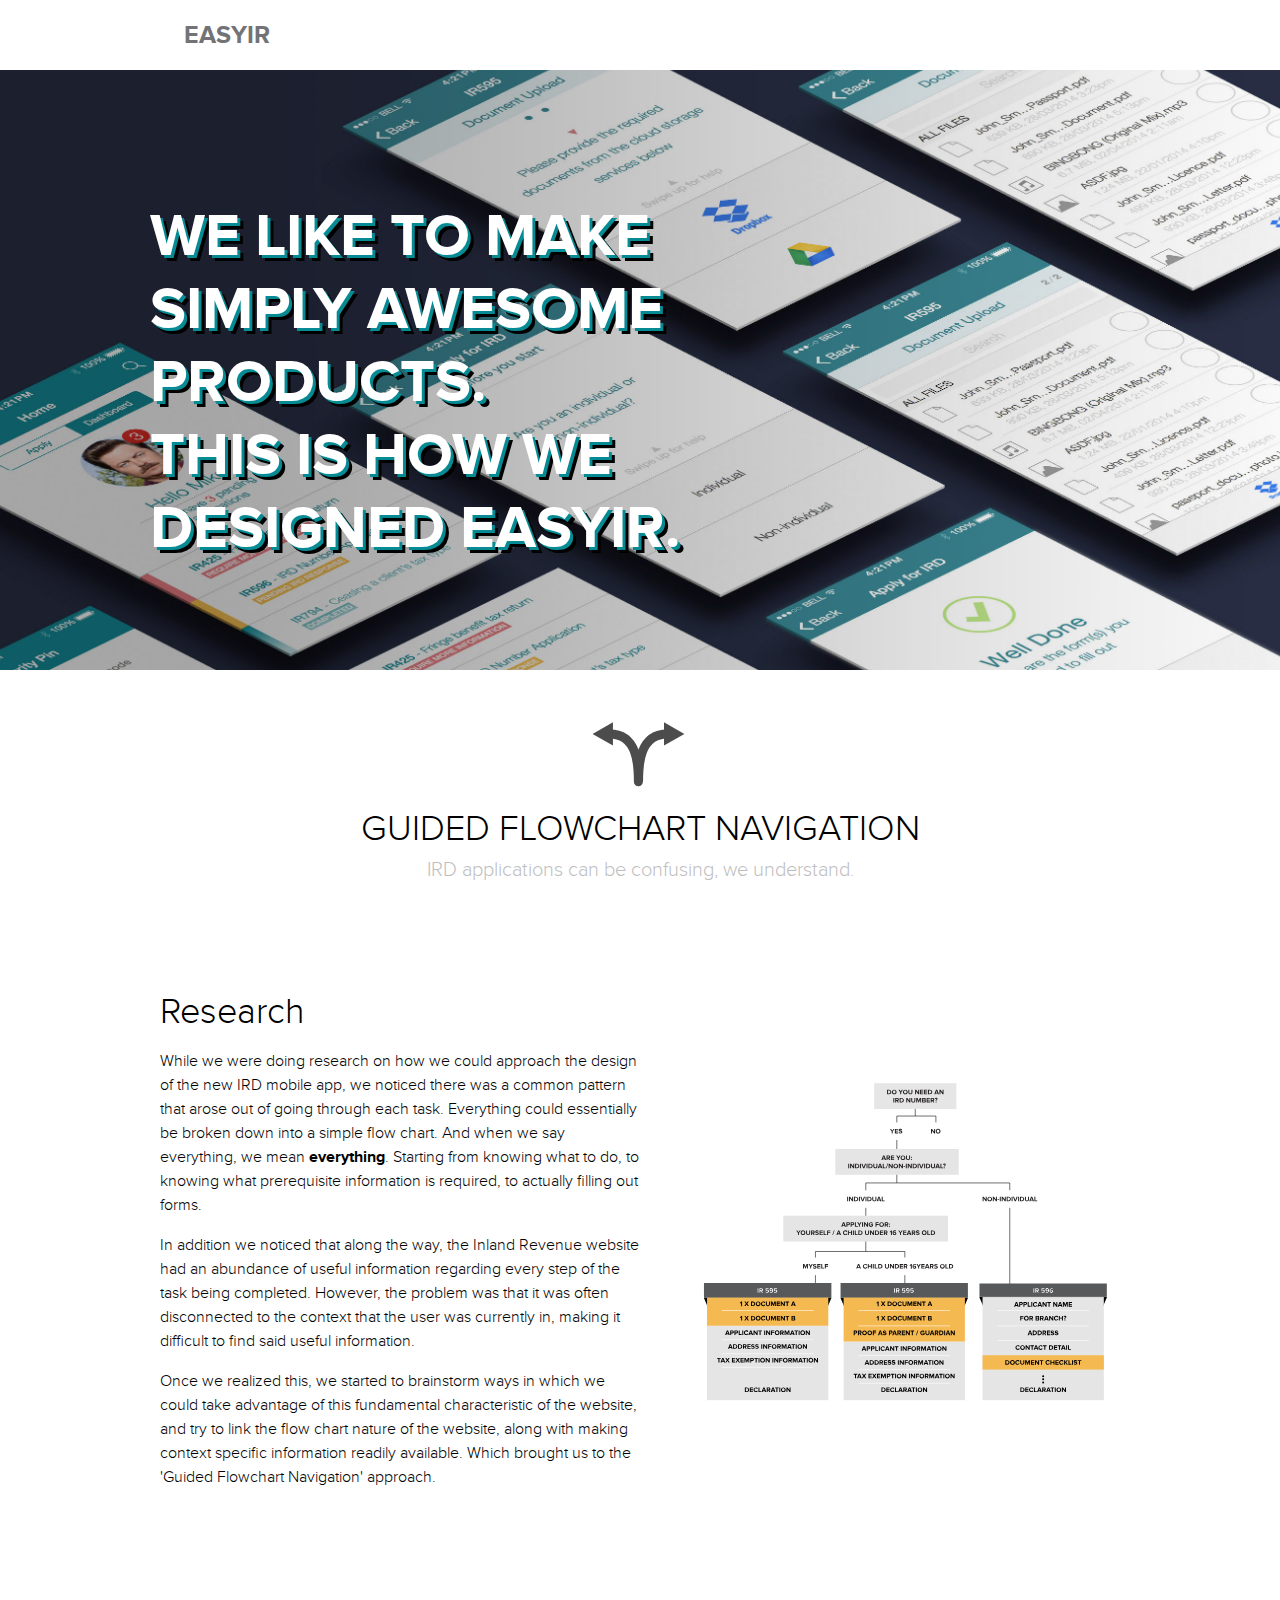
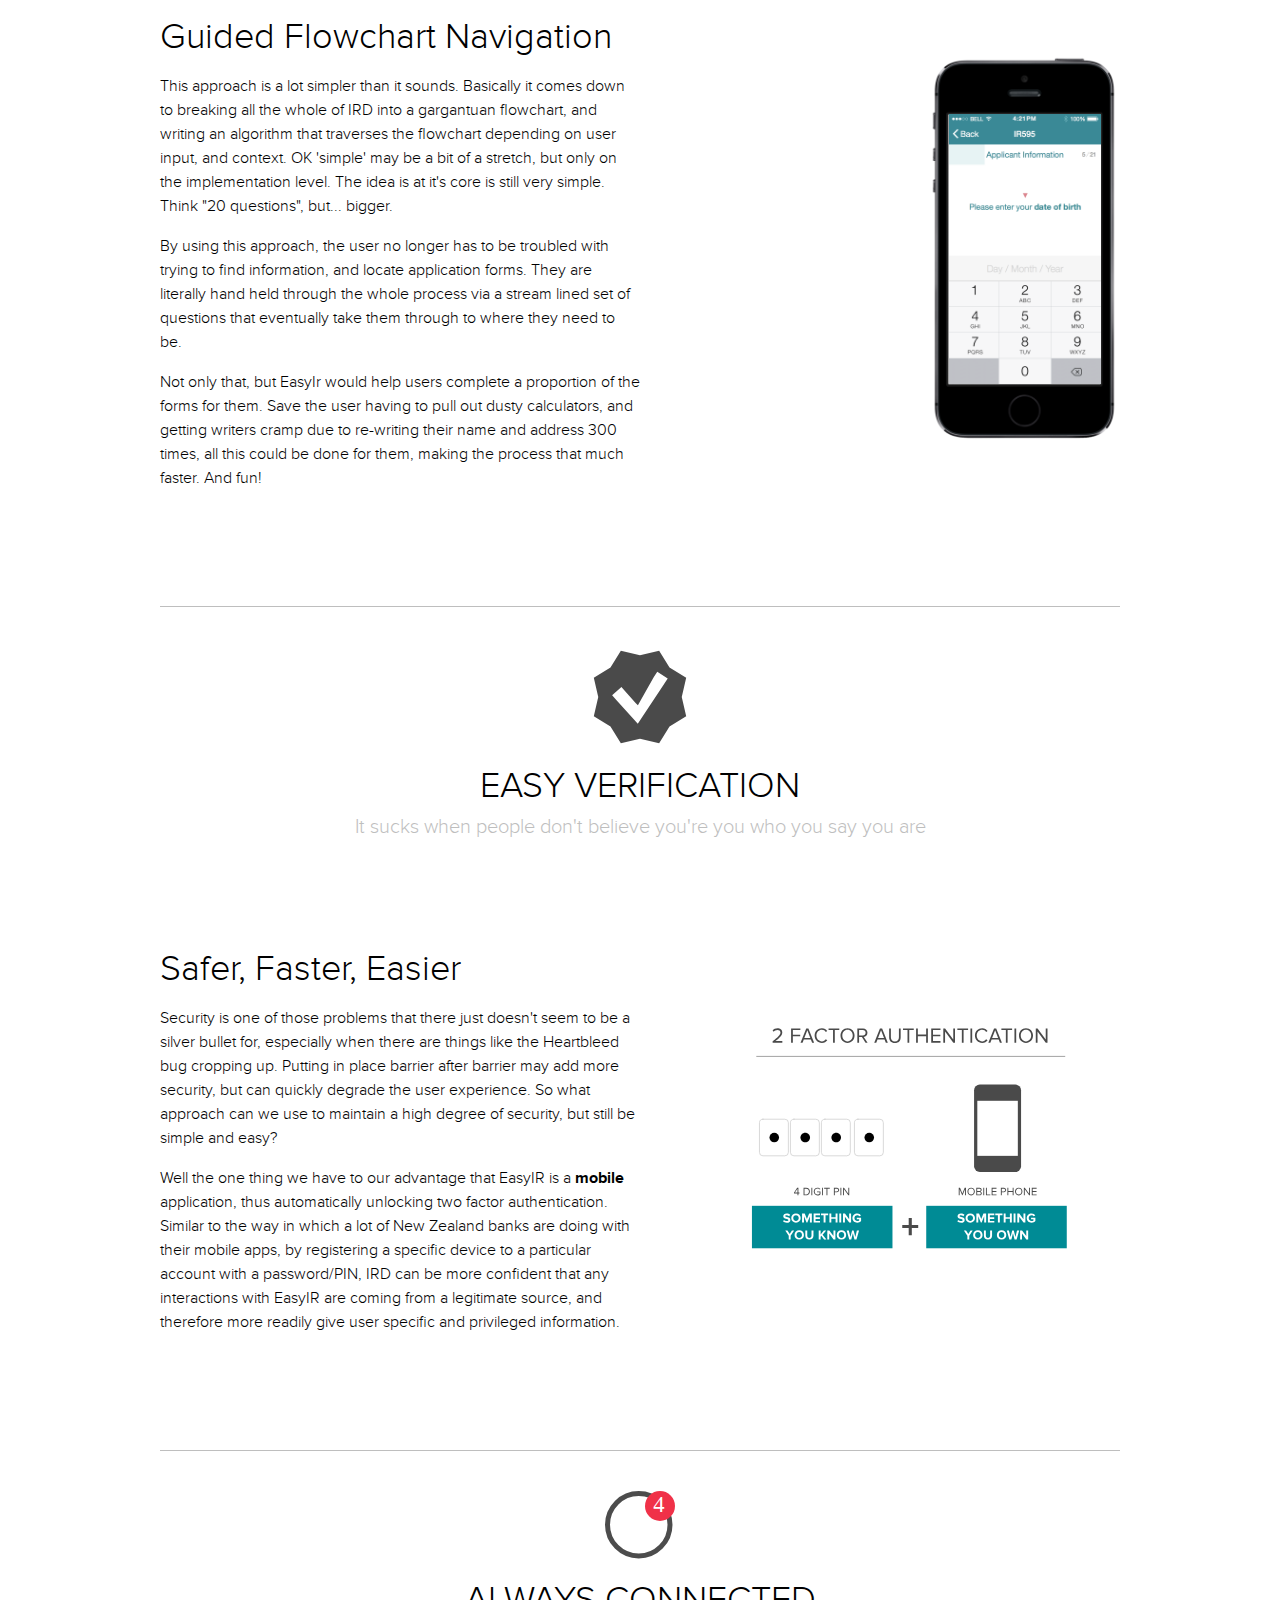
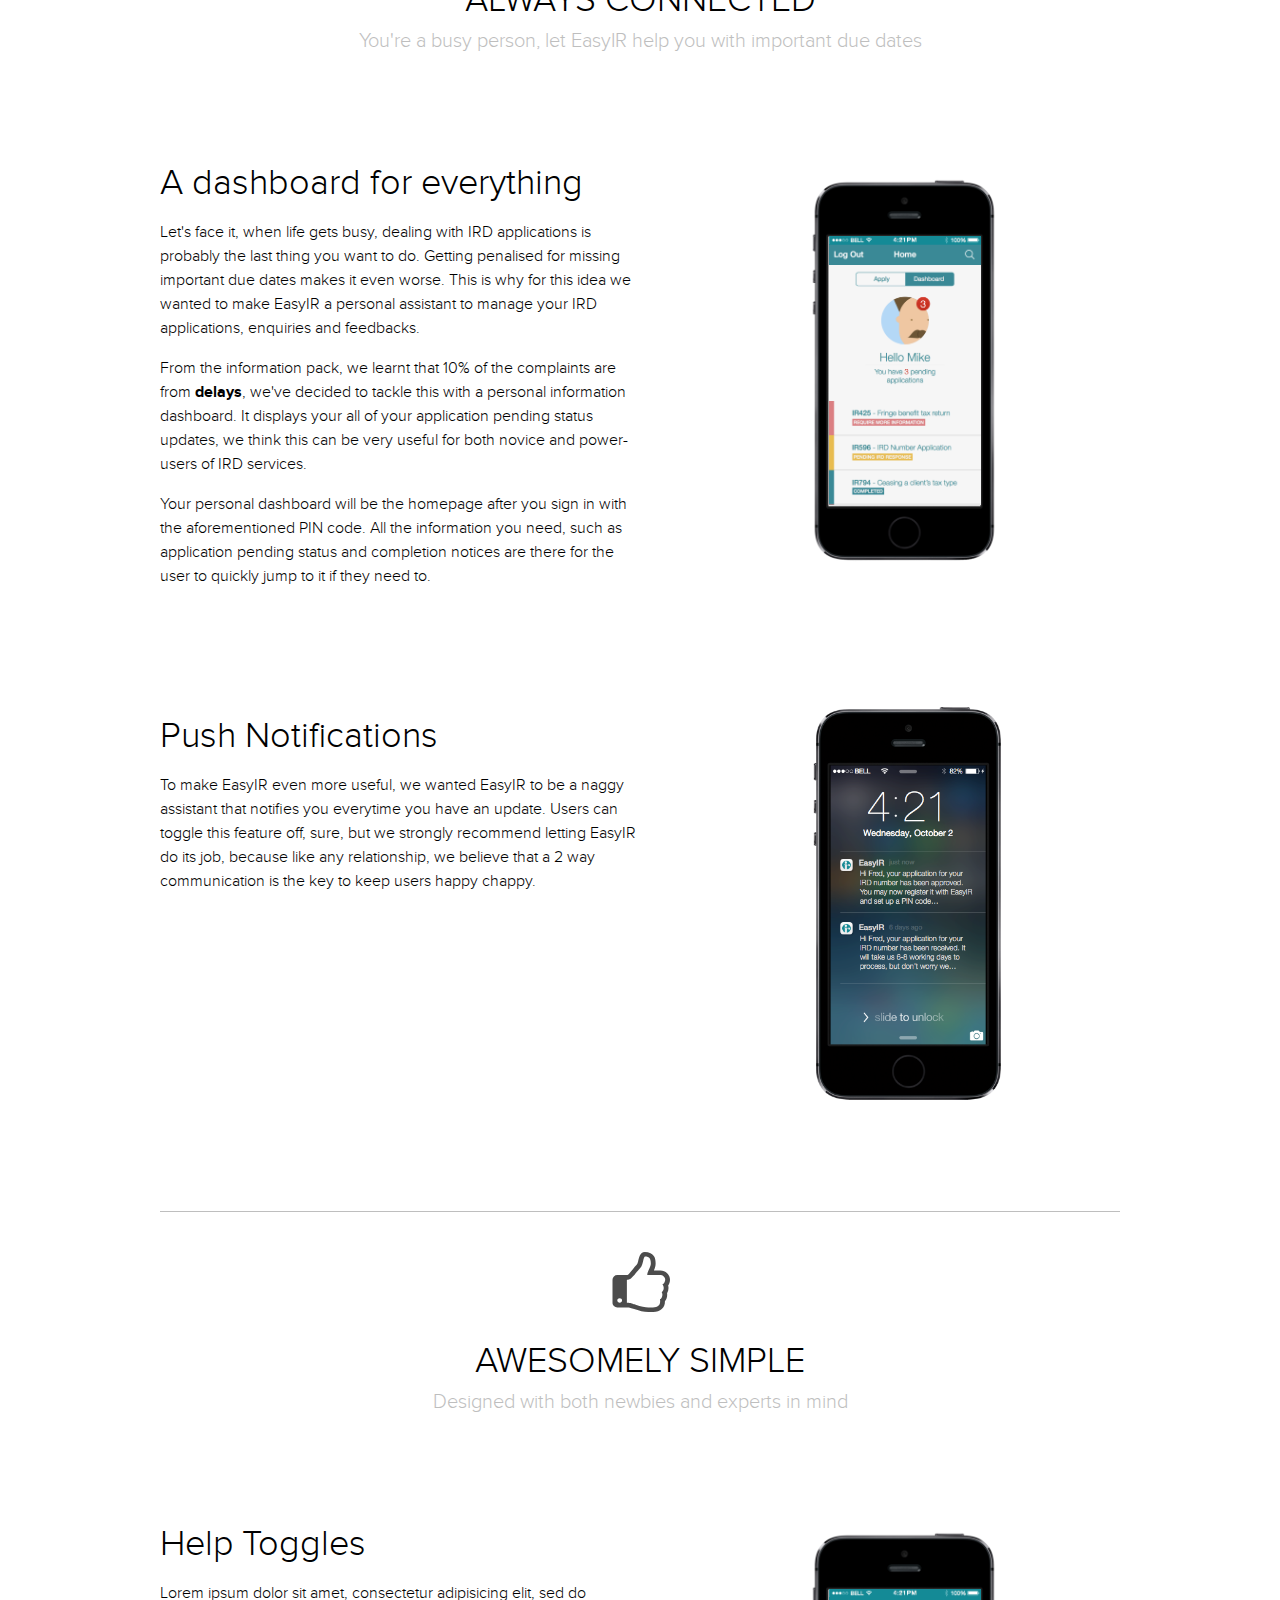
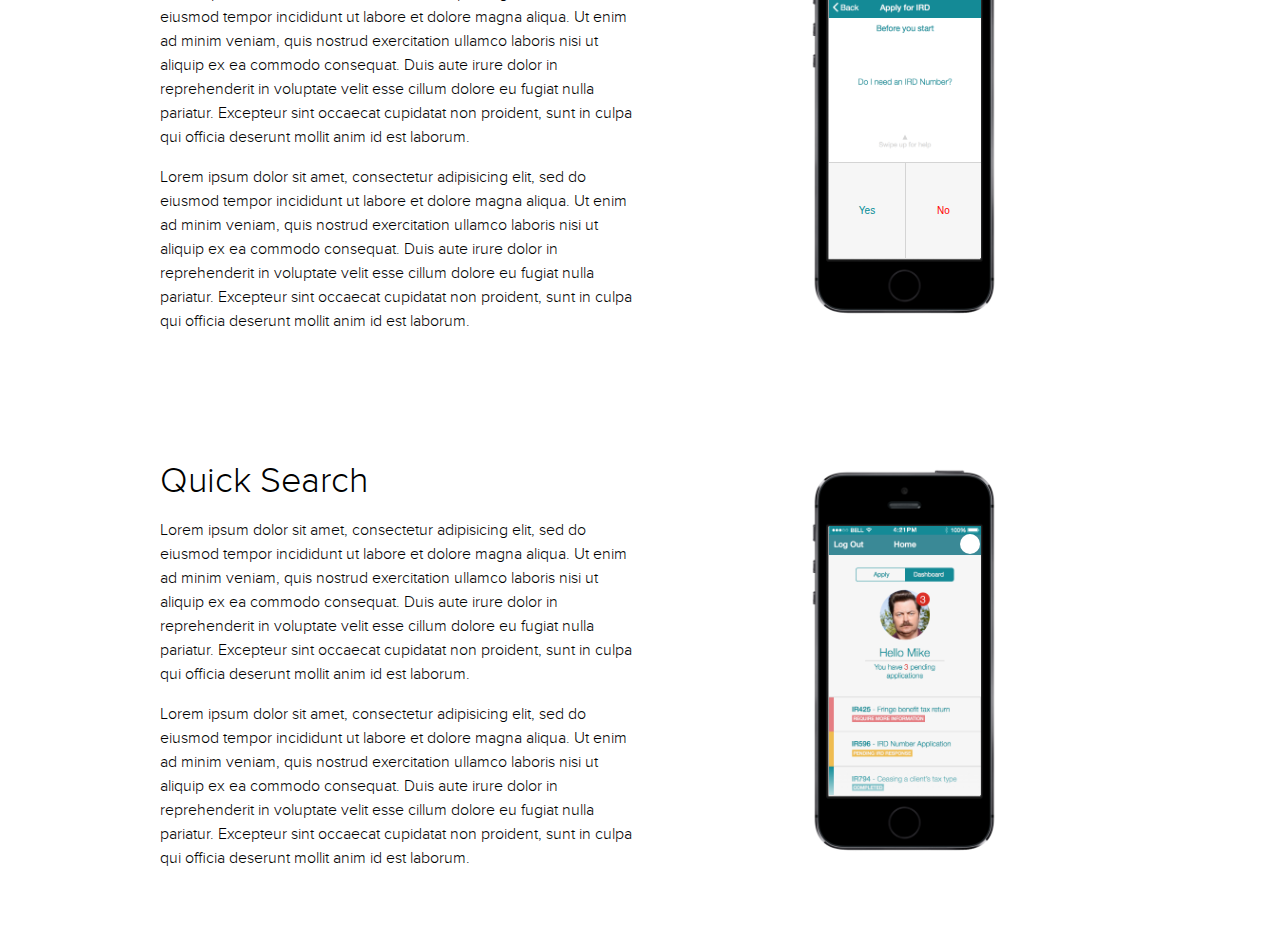
==== secret-sauce.html @ 786dc1a6 "graphics update" ====
<!doctype html>
<html lang="en">

<head>
    <meta charset="UTF-8">

    <title>EasyIR</title>
    <link href="http://fonts.googleapis.com/css?family=Nunito" rel="stylesheet">
    <script src="http://use.edgefonts.net/kreon.js"></script>

    <link href="web/assets/vendor/pure-0.4.2.min.css" rel="stylesheet">
    <link href="web/assets/css/main.css" rel="stylesheet">
</head>

<body>

    <div class="easyir-header-ss">
        <div class="easyir-section--content-header">
            <div class="easyir-story-nav-bar easyir-story-nav-bar-logo">
                <a class="easyir-story-nav easyir-story-nav-logo" data-story="1" href="index.html">
                    <span>
                        EasyIR
                    </span>
                </a>
            </div>
        </div>
    </div>

    <div class="easyir-section easyir-ss-section easyir-ss-banner"></div>

    <!-- =========================== NAVIGATION =========================== -->
    <div class="secret-introduction">
    We like to make simply awesome products. <br> This is how we designed EASYIR.
    </div>

    <div class="easyir-section easyir-ss-section">
        <div class="easyir-section--content easyir-ss-content easyir-center">
            <img  class="easyir-ss-title-image" src="web/assets/images/secret-sauce/icn-navigation.svg">
            <div class="easyir-section--heading easyir-center">
                <h1 class="easyir-section--heading-secondary easyir-ss-heading easyir-index-greeting">
                    Guided Flowchart Navigation
                </h1>
                <h4 class="easyir-section--sub-heading easyir-ss-subheading">
                    IRD applications can be confusing, we understand.
                </h4>
            </div>
        </div>
    </div>

    <div class="easyir-section easyir-ss-section">
        <div class="easyir-section--content easyir-ss-content">
            <div class="easyir-section--table">
                <div class="easyir-section--table-cell easyir-r-center vertical-align-top">
                    <div class="easyir-section--content-column easyir-section--content-column-r--center">
                        <div class="easyir-section--heading">
                            <h1 class="easyir-section--heading-secondary">
                                Research
                            </h1>
                        </div>
                        <div class="easyir-section--body">
                            <p>
                                While we were doing research on how we could approach the design of the new IRD mobile app, we noticed there was a common pattern that arose out of going through each task. Everything could essentially be broken down into a simple flow chart. And when we say everything, we mean <span class="text-bold">everything</span>. Starting from knowing what to do, to knowing what prerequisite information is required, to actually filling out forms.
                            </p>
                            <p>
                                In addition we noticed that along the way, the Inland Revenue website had an abundance of useful information regarding every step of the task being completed. However, the problem was that it was often disconnected to the context that the user was currently in, making it difficult to find said useful information.
                            </p>
                            <p>
                                Once we realized this, we started to brainstorm ways in which we could take advantage of this fundamental characteristic of the website, and try to link the flow chart nature of the website, along with making context specific information readily available. Which brought us to the 'Guided Flowchart Navigation' approach.
                            </p>
                        </div>
                    </div>
                </div>
                <div class="easyir-section--table-cell easyir-r-hide easyir-pll">
                    <img class="easyir-section--image" src="web/assets/images/secret-sauce/flow.svg" />
                </div>
            </div>
        </div>
    </div>

    <div class="easyir-section easyir-ss-section">
        <div class="easyir-section--content easyir-ss-content">
            <div class="easyir-section--table">
                <div class="easyir-section--table-cell easyir-r-center vertical-align-top">
                    <div class="easyir-section--content-column easyir-section--content-column-r--center">
                        <div class="easyir-section--heading">
                            <h1 class="easyir-section--heading-secondary">
                                Guided Flowchart Navigation
                            </h1>
                        </div>
                        <div class="easyir-section--body">
                            <p>
                                This approach is a lot simpler than it sounds. Basically it comes down to breaking all the whole of IRD into a gargantuan flowchart, and writing an algorithm that traverses the flowchart depending on user input, and context. OK 'simple' may be a bit of a stretch, but only on the implementation level. The idea is at it's core is still very simple. Think "20 questions", but... bigger.
                            </p>
                            <p>
                                By using this approach, the user no longer has to be troubled with trying to find information, and locate application forms. They are literally hand held through the whole process via a stream lined set of questions that eventually take them through to where they need to be.
                            </p>
                            <p>
                                Not only that, but EasyIr would help users complete a proportion of the forms for them. Save the user having to pull out dusty calculators, and getting writers cramp due to re-writing their name and address 300 times, all this could be done for them, making the process that much faster. And fun!
                            </p>
                        </div>
                    </div>
                </div>
                <div class="easyir-section--table-cell easyir-r-hide easyir-pll">
                    <div class="easyir-ani easyir-ani-iphone easyir-ss-iphone easyir-ss-iphone-flow">
                        <div class="easyir-ani-overlay easyir-ss-overlay easyir-ss-overlay-visible">
                            <div class="easyir-ss-ani-1 easyir-ss-ani-flow1"></div>
                            <div class="easyir-ss-ani-2 easyir-ss-ani-flow2"></div>
                            <div class="easyir-ss-ani-3 easyir-ss-ani-flow3"></div>
                            <div class="easyir-ss-ani-4 easyir-ss-ani-flow4"></div>
                            <div class="easyir-ss-ani-5 easyir-ss-ani-flow5"></div>
                        </div>
                    </div>
                </div>
            </div>
        </div>
    </div>

    <!-- =========================== VERIFICATION =========================== -->

    <div class="easyir-section easyir-ss-section">
        <div class="easyir-section--content easyir-ss-content easyir-center border-top">
            <img  class="easyir-ss-title-image" src="web/assets/images/secret-sauce/icn-verification.svg">
            <div class="easyir-section--heading easyir-center">
                <h1 class="easyir-section--heading-secondary easyir-ss-heading easyir-index-greeting">
                    Easy Verification
                </h1>
                <h4 class="easyir-section--sub-heading easyir-ss-subheading">
                    It sucks when people don't believe you're you who you say you are
                </h4>
            </div>
        </div>
    </div>


    <div class="easyir-section easyir-ss-section">
        <div class="easyir-section--content easyir-ss-content">
            <div class="easyir-section--table">
                <div class="easyir-section--table-cell easyir-r-center vertical-align-top">
                    <div class="easyir-section--content-column easyir-section--content-column-r--center">
                        <div class="easyir-section--heading">
                            <h1 class="easyir-section--heading-secondary">
                                Safer, Faster, Easier
                            </h1>
                        </div>
                        <div class="easyir-section--body">
                            <p>
                                Security is one of those problems that there just doesn't seem to be a silver bullet for, especially when there are things like the Heartbleed bug cropping up. Putting in place barrier after barrier may add more security, but can quickly degrade the user experience. So what approach can we use to maintain a high degree of security, but still be simple and easy?
                            </p>
                            <p>
                                Well the one thing we have to our advantage that EasyIR is a <span class="text-bold">mobile</span> application, thus automatically unlocking two factor authentication. Similar to the way in which a lot of New Zealand banks are doing with their mobile apps, by registering a specific device to a particular account with a password/PIN, IRD can be more confident that any interactions with EasyIR are coming from a legitimate source, and therefore more readily give user specific and privileged information.
                            </p>
                        </div>
                    </div>
                </div>
                <div class="easyir-section--table-cell easyir-r-hide easyir-pll">
                    <img class="easyir-section--image" src="web/assets/images/secret-sauce/two-factor.svg" />
                </div>
            </div>
        </div>
    </div>

    <!-- =========================== PUSH NOTIFY =========================== -->

    <div class="easyir-section easyir-ss-section">
        <div class="easyir-section--content easyir-ss-content easyir-center border-top">
            <img  class="easyir-ss-title-image" src="web/assets/images/secret-sauce/icn-notification.svg">
            <div class="easyir-section--heading easyir-center">
                <h1 class="easyir-section--heading-secondary easyir-ss-heading easyir-index-greeting">
                    Always Connected
                </h1>
                <h4 class="easyir-section--sub-heading easyir-ss-subheading">
                    You're a busy person, let EasyIR help you with important due dates
                </h4>
            </div>
        </div>
    </div>


    <div class="easyir-section easyir-ss-section">
        <div class="easyir-section--content easyir-ss-content">
            <div class="easyir-section--table">
                <div class="easyir-section--table-cell easyir-r-center vertical-align-top">
                    <div class="easyir-section--content-column easyir-section--content-column-r--center">
                        <div class="easyir-section--heading">
                            <h1 class="easyir-section--heading-secondary">
                                A dashboard for everything
                            </h1>
                        </div>
                        <div class="easyir-section--body">
                            <p>
                                Let's face it, when life gets busy, dealing with IRD applications is probably the last thing you want to do. Getting penalised for missing important due dates makes it even worse. This is why for this idea we wanted to make EasyIR a personal assistant to manage your IRD applications, enquiries and feedbacks.
                            </p>
                            <p>
                                From the information pack, we learnt that 10% of the complaints are from <span class="text-bold">delays</span>, we've decided to tackle this with a personal information dashboard. It displays your all of your application pending status updates, we think this can be very useful for both novice and power-users of IRD services.
                            </p>
                            <p>
                                Your personal dashboard will be the homepage after you sign in with the aforementioned PIN code. All the information you need, such as application pending status and completion notices are there for the user to quickly jump to it if they need to.
                            </p>
                        </div>
                    </div>
                </div>
                <div class="easyir-section--table-cell easyir-r-hide easyir-pll">
                    <div class="easyir-ani easyir-ani-iphone easyir-ss-iphone">
                        <div class="easyir-ani-overlay easyir-ss-overlay">
                            <div class="easyir-ss-ani-8-dashboard"></div>
                            <div class="easyir-ss-ani-8-dashboard-profile"></div>
                            <div class="easyir-ss-ani-7-menu-bar"></div>
                            <div class="easyir-ss-ani-header"></div>
                        </div>
                    </div>
                </div>
            </div>
        </div>
    </div>

    <div class="easyir-section easyir-ss-section">
        <div class="easyir-section--content easyir-ss-content">
            <div class="easyir-section--table">
                <div class="easyir-section--table-cell easyir-r-center vertical-align-top">
                    <div class="easyir-section--content-column easyir-section--content-column-r--center">
                        <div class="easyir-section--heading">
                            <h1 class="easyir-section--heading-secondary">
                                Push Notifications
                            </h1>
                        </div>
                        <div class="easyir-section--body">
                            <p>
                                To make EasyIR even more useful, we wanted EasyIR to be a naggy assistant that notifies you everytime you have an update. Users can toggle this feature off, sure, but we strongly recommend letting EasyIR do its job, because like any relationship, we believe that a 2 way communication is the key to keep users happy chappy.                           
                            </p>
                        </div>
                    </div>
                </div>
                <div class="easyir-section--table-cell easyir-r-hide easyir-pll easyir-center">
                    <img class="easyir-ss-push-notification" src="web/assets/images/secret-sauce/pushnotification.png">
                </div>
            </div>
        </div>
    </div>

    <!-- =========================== AWESOME =========================== -->

    <div class="easyir-section easyir-ss-section">
        <div class="easyir-section--content easyir-ss-content easyir-center border-top">
            <img  class="easyir-ss-title-image" src="web/assets/images/secret-sauce/icn-awesome.svg">
            <div class="easyir-section--heading easyir-center">
                <h1 class="easyir-section--heading-secondary easyir-ss-heading easyir-index-greeting">
                    Awesomely Simple
                </h1>
                <h4 class="easyir-section--sub-heading easyir-ss-subheading">
                    Designed with both newbies and experts in mind
                </h4>
            </div>
        </div>
    </div>

    <div class="easyir-section easyir-ss-section">
        <div class="easyir-section--content easyir-ss-content">
            <div class="easyir-section--table">
                <div class="easyir-section--table-cell easyir-r-center vertical-align-top">
                    <div class="easyir-section--content-column easyir-section--content-column-r--center">
                        <div class="easyir-section--heading">
                            <h1 class="easyir-section--heading-secondary">
                                Help Toggles
                            </h1>
                        </div>
                        <div class="easyir-section--body">
                            <p>Lorem ipsum dolor sit amet, consectetur adipisicing elit, sed do eiusmod tempor incididunt ut labore et dolore magna aliqua. Ut enim ad minim veniam, quis nostrud exercitation ullamco laboris nisi ut aliquip ex ea commodo consequat. Duis aute irure dolor in reprehenderit in voluptate velit esse cillum dolore eu fugiat nulla pariatur. Excepteur sint occaecat cupidatat non proident, sunt in culpa qui officia deserunt mollit anim id est laborum.</p>
                            <p>Lorem ipsum dolor sit amet, consectetur adipisicing elit, sed do eiusmod tempor incididunt ut labore et dolore magna aliqua. Ut enim ad minim veniam, quis nostrud exercitation ullamco laboris nisi ut aliquip ex ea commodo consequat. Duis aute irure dolor in reprehenderit in voluptate velit esse cillum dolore eu fugiat nulla pariatur. Excepteur sint occaecat cupidatat non proident, sunt in culpa qui officia deserunt mollit anim id est laborum.</p>
                        </div>
                    </div>
                </div>
                <div class="easyir-section--table-cell easyir-r-hide easyir-pll">
                    <div class="easyir-ani easyir-ani-iphone easyir-ss-iphone">
                        <div class="easyir-ani-overlay easyir-ss-overlay">
                            <div class="easyir-ss-ani-6 easyir-ss-ani-help"></div>
                            <div class="easyir-ss-ani-6-before-start"></div>
                            <div class="easyir-ss-ani-options-table easyir-ss-ani-options-bar">
                                <div class="easyir-ss-ani-options-cell easyir-ss-ani-options-yes">
                                    Yes
                                </div>
                                <div class="easyir-ss-ani-options-cell easyir-ss-ani-options-no">
                                    No
                                </div>
                            </div>
                            <div class="easyir-ss-ani-6-menu-bar"></div>
                            <div class="easyir-ss-ani-header"></div>
                            <div class="easyir-ss-ani-gesture-help"></div>
                        </div>
                    </div>
                </div>
            </div>
        </div>
    </div>

    <div class="easyir-section easyir-ss-section">
        <div class="easyir-section--content easyir-ss-content">
            <div class="easyir-section--table">
                <div class="easyir-section--table-cell easyir-r-center vertical-align-top">
                    <div class="easyir-section--content-column easyir-section--content-column-r--center">
                        <div class="easyir-section--heading">
                            <h1 class="easyir-section--heading-secondary">
                                Quick Search
                            </h1>
                        </div>
                        <div class="easyir-section--body">
                            <p>Lorem ipsum dolor sit amet, consectetur adipisicing elit, sed do eiusmod tempor incididunt ut labore et dolore magna aliqua. Ut enim ad minim veniam, quis nostrud exercitation ullamco laboris nisi ut aliquip ex ea commodo consequat. Duis aute irure dolor in reprehenderit in voluptate velit esse cillum dolore eu fugiat nulla pariatur. Excepteur sint occaecat cupidatat non proident, sunt in culpa qui officia deserunt mollit anim id est laborum.</p>
                            <p>Lorem ipsum dolor sit amet, consectetur adipisicing elit, sed do eiusmod tempor incididunt ut labore et dolore magna aliqua. Ut enim ad minim veniam, quis nostrud exercitation ullamco laboris nisi ut aliquip ex ea commodo consequat. Duis aute irure dolor in reprehenderit in voluptate velit esse cillum dolore eu fugiat nulla pariatur. Excepteur sint occaecat cupidatat non proident, sunt in culpa qui officia deserunt mollit anim id est laborum.</p>
                        </div>
                    </div>
                </div>
                <div class="easyir-section--table-cell easyir-r-hide easyir-pll">
                    <div class="easyir-ani easyir-ani-iphone easyir-ss-iphone">
                        <div class="easyir-ani-overlay easyir-ss-overlay">
                            <div class="easyir-ss-ani-7-quick-search easyir-ss-ani-quick-search"></div>
                            <div class="easyir-ss-ani-7-menu-bar"></div>
                            <div class="easyir-ss-ani-header"></div>
                            <div class="easyir-ss-ani-gesture-quick-search"></div>
                        </div>
                    </div>
                </div>
            </div>
        </div>
    </div>
</body>

</html>
---- web/assets/vendor/pure-0.4.2.min.css ----
/*!
Pure v0.4.2
Copyright 2014 Yahoo! Inc. All rights reserved.
Licensed under the BSD License.
https://github.com/yui/pure/blob/master/LICENSE.md
*/
/*!
normalize.css v1.1.3 | MIT License | git.io/normalize
Copyright (c) Nicolas Gallagher and Jonathan Neal
*/
/*! normalize.css v1.1.3 | MIT License | git.io/normalize */article,aside,details,figcaption,figure,footer,header,hgroup,main,nav,section,summary{display:block}audio,canvas,video{display:inline-block;*display:inline;*zoom:1}audio:not([controls]){display:none;height:0}[hidden]{display:none}html{font-size:100%;-ms-text-size-adjust:100%;-webkit-text-size-adjust:100%}html,button,input,select,textarea{font-family:sans-serif}body{margin:0}a:focus{outline:thin dotted}a:active,a:hover{outline:0}h1{font-size:2em;margin:.67em 0}h2{font-size:1.5em;margin:.83em 0}h3{font-size:1.17em;margin:1em 0}h4{font-size:1em;margin:1.33em 0}h5{font-size:.83em;margin:1.67em 0}h6{font-size:.67em;margin:2.33em 0}abbr[title]{border-bottom:1px dotted}b,strong{font-weight:700}blockquote{margin:1em 40px}dfn{font-style:italic}hr{-moz-box-sizing:content-box;box-sizing:content-box;height:0}mark{background:#ff0;color:#000}p,pre{margin:1em 0}code,kbd,pre,samp{font-family:monospace,serif;_font-family:'courier new',monospace;font-size:1em}pre{white-space:pre;white-space:pre-wrap;word-wrap:break-word}q{quotes:none}q:before,q:after{content:'';content:none}small{font-size:80%}sub,sup{font-size:75%;line-height:0;position:relative;vertical-align:baseline}sup{top:-.5em}sub{bottom:-.25em}dl,menu,ol,ul{margin:1em 0}dd{margin:0 0 0 40px}menu,ol,ul{padding:0 0 0 40px}nav ul,nav ol{list-style:none;list-style-image:none}img{border:0;-ms-interpolation-mode:bicubic}svg:not(:root){overflow:hidden}figure{margin:0}form{margin:0}fieldset{border:1px solid silver;margin:0 2px;padding:.35em .625em .75em}legend{border:0;padding:0;white-space:normal;*margin-left:-7px}button,input,select,textarea{font-size:100%;margin:0;vertical-align:baseline;*vertical-align:middle}button,input{line-height:normal}button,select{text-transform:none}button,html input[type=button],input[type=reset],input[type=submit]{-webkit-appearance:button;cursor:pointer;*overflow:visible}button[disabled],html input[disabled]{cursor:default}input[type=checkbox],input[type=radio]{box-sizing:border-box;padding:0;*height:13px;*width:13px}input[type=search]{-webkit-appearance:textfield;-moz-box-sizing:content-box;-webkit-box-sizing:content-box;box-sizing:content-box}input[type=search]::-webkit-search-cancel-button,input[type=search]::-webkit-search-decoration{-webkit-appearance:none}button::-moz-focus-inner,input::-moz-focus-inner{border:0;padding:0}textarea{overflow:auto;vertical-align:top}table{border-collapse:collapse;border-spacing:0}[hidden]{display:none!important}.pure-g{letter-spacing:-.31em;*letter-spacing:normal;*word-spacing:-.43em;text-rendering:optimizespeed;font-family:FreeSans,Arimo,"Droid Sans",Helvetica,Arial,sans-serif;display:-webkit-flex;-webkit-flex-flow:row wrap;display:-ms-flexbox;-ms-flex-flow:row wrap}.opera-only :-o-prefocus,.pure-g{word-spacing:-.43em}.pure-u{display:inline-block;*display:inline;zoom:1;letter-spacing:normal;word-spacing:normal;vertical-align:top;text-rendering:auto}.pure-g [class *="pure-u"]{font-family:sans-serif}.pure-u-1,.pure-u-1-1,.pure-u-1-2,.pure-u-1-3,.pure-u-2-3,.pure-u-1-4,.pure-u-3-4,.pure-u-1-5,.pure-u-2-5,.pure-u-3-5,.pure-u-4-5,.pure-u-5-5,.pure-u-1-6,.pure-u-5-6,.pure-u-1-8,.pure-u-3-8,.pure-u-5-8,.pure-u-7-8,.pure-u-1-12,.pure-u-5-12,.pure-u-7-12,.pure-u-11-12,.pure-u-1-24,.pure-u-2-24,.pure-u-3-24,.pure-u-4-24,.pure-u-5-24,.pure-u-6-24,.pure-u-7-24,.pure-u-8-24,.pure-u-9-24,.pure-u-10-24,.pure-u-11-24,.pure-u-12-24,.pure-u-13-24,.pure-u-14-24,.pure-u-15-24,.pure-u-16-24,.pure-u-17-24,.pure-u-18-24,.pure-u-19-24,.pure-u-20-24,.pure-u-21-24,.pure-u-22-24,.pure-u-23-24,.pure-u-24-24{display:inline-block;*display:inline;zoom:1;letter-spacing:normal;word-spacing:normal;vertical-align:top;text-rendering:auto}.pure-u-1-24{width:4.1667%;*width:4.1357%}.pure-u-1-12,.pure-u-2-24{width:8.3333%;*width:8.3023%}.pure-u-1-8,.pure-u-3-24{width:12.5%;*width:12.469%}.pure-u-1-6,.pure-u-4-24{width:16.6667%;*width:16.6357%}.pure-u-1-5{width:20%;*width:19.969%}.pure-u-5-24{width:20.8333%;*width:20.8023%}.pure-u-1-4,.pure-u-6-24{width:25%;*width:24.969%}.pure-u-7-24{width:29.1667%;*width:29.1357%}.pure-u-1-3,.pure-u-8-24{width:33.3333%;*width:33.3023%}.pure-u-3-8,.pure-u-9-24{width:37.5%;*width:37.469%}.pure-u-2-5{width:40%;*width:39.969%}.pure-u-5-12,.pure-u-10-24{width:41.6667%;*width:41.6357%}.pure-u-11-24{width:45.8333%;*width:45.8023%}.pure-u-1-2,.pure-u-12-24{width:50%;*width:49.969%}.pure-u-13-24{width:54.1667%;*width:54.1357%}.pure-u-7-12,.pure-u-14-24{width:58.3333%;*width:58.3023%}.pure-u-3-5{width:60%;*width:59.969%}.pure-u-5-8,.pure-u-15-24{width:62.5%;*width:62.469%}.pure-u-2-3,.pure-u-16-24{width:66.6667%;*width:66.6357%}.pure-u-17-24{width:70.8333%;*width:70.8023%}.pure-u-3-4,.pure-u-18-24{width:75%;*width:74.969%}.pure-u-19-24{width:79.1667%;*width:79.1357%}.pure-u-4-5{width:80%;*width:79.969%}.pure-u-5-6,.pure-u-20-24{width:83.3333%;*width:83.3023%}.pure-u-7-8,.pure-u-21-24{width:87.5%;*width:87.469%}.pure-u-11-12,.pure-u-22-24{width:91.6667%;*width:91.6357%}.pure-u-23-24{width:95.8333%;*width:95.8023%}.pure-u-1,.pure-u-1-1,.pure-u-5-5,.pure-u-24-24{width:100%}.pure-g-r{letter-spacing:-.31em;*letter-spacing:normal;*word-spacing:-.43em;font-family:FreeSans,Arimo,"Droid Sans",Helvetica,Arial,sans-serif;display:-webkit-flex;-webkit-flex-flow:row wrap;display:-ms-flexbox;-ms-flex-flow:row wrap}.opera-only :-o-prefocus,.pure-g-r{word-spacing:-.43em}.pure-g-r [class *="pure-u"]{font-family:sans-serif}.pure-g-r img{max-width:100%;height:auto}@media (min-width:980px){.pure-visible-phone{display:none}.pure-visible-tablet{display:none}.pure-hidden-desktop{display:none}}@media (max-width:480px){.pure-g-r>.pure-u,.pure-g-r>[class *="pure-u-"]{width:100%}}@media (max-width:767px){.pure-g-r>.pure-u,.pure-g-r>[class *="pure-u-"]{width:100%}.pure-hidden-phone{display:none}.pure-visible-desktop{display:none}}@media (min-width:768px) and (max-width:979px){.pure-hidden-tablet{display:none}.pure-visible-desktop{display:none}}.pure-button{display:inline-block;*display:inline;zoom:1;line-height:normal;white-space:nowrap;vertical-align:baseline;text-align:center;cursor:pointer;-webkit-user-drag:none;-webkit-user-select:none;-moz-user-select:none;-ms-user-select:none;user-select:none}.pure-button::-moz-focus-inner{padding:0;border:0}.pure-button{font-family:inherit;font-size:100%;*font-size:90%;*overflow:visible;padding:.5em 1em;color:#444;color:rgba(0,0,0,.8);*color:#444;border:1px solid #999;border:0 rgba(0,0,0,0);background-color:#E6E6E6;text-decoration:none;border-radius:2px}.pure-button-hover,.pure-button:hover,.pure-button:focus{filter:progid:DXImageTransform.Microsoft.gradient(startColorstr='#00000000', endColorstr='#1a000000', GradientType=0);background-image:-webkit-gradient(linear,0 0,0 100%,from(transparent),color-stop(40%,rgba(0,0,0,.05)),to(rgba(0,0,0,.1)));background-image:-webkit-linear-gradient(transparent,rgba(0,0,0,.05) 40%,rgba(0,0,0,.1));background-image:-moz-linear-gradient(top,rgba(0,0,0,.05) 0,rgba(0,0,0,.1));background-image:-o-linear-gradient(transparent,rgba(0,0,0,.05) 40%,rgba(0,0,0,.1));background-image:linear-gradient(transparent,rgba(0,0,0,.05) 40%,rgba(0,0,0,.1))}.pure-button:focus{outline:0}.pure-button-active,.pure-button:active{box-shadow:0 0 0 1px rgba(0,0,0,.15) inset,0 0 6px rgba(0,0,0,.2) inset}.pure-button[disabled],.pure-button-disabled,.pure-button-disabled:hover,.pure-button-disabled:focus,.pure-button-disabled:active{border:0;background-image:none;filter:progid:DXImageTransform.Microsoft.gradient(enabled=false);filter:alpha(opacity=40);-khtml-opacity:.4;-moz-opacity:.4;opacity:.4;cursor:not-allowed;box-shadow:none}.pure-button-hidden{display:none}.pure-button::-moz-focus-inner{padding:0;border:0}.pure-button-primary,.pure-button-selected,a.pure-button-primary,a.pure-button-selected{background-color:#0078e7;color:#fff}.pure-form input[type=text],.pure-form input[type=password],.pure-form input[type=email],.pure-form input[type=url],.pure-form input[type=date],.pure-form input[type=month],.pure-form input[type=time],.pure-form input[type=datetime],.pure-form input[type=datetime-local],.pure-form input[type=week],.pure-form input[type=number],.pure-form input[type=search],.pure-form input[type=tel],.pure-form input[type=color],.pure-form select,.pure-form textarea{padding:.5em .6em;display:inline-block;border:1px solid #ccc;box-shadow:inset 0 1px 3px #ddd;border-radius:4px;-webkit-box-sizing:border-box;-moz-box-sizing:border-box;box-sizing:border-box}.pure-form input:not([type]){padding:.5em .6em;display:inline-block;border:1px solid #ccc;box-shadow:inset 0 1px 3px #ddd;border-radius:4px;-webkit-box-sizing:border-box;-moz-box-sizing:border-box;box-sizing:border-box}.pure-form input[type=color]{padding:.2em .5em}.pure-form input[type=text]:focus,.pure-form input[type=password]:focus,.pure-form input[type=email]:focus,.pure-form input[type=url]:focus,.pure-form input[type=date]:focus,.pure-form input[type=month]:focus,.pure-form input[type=time]:focus,.pure-form input[type=datetime]:focus,.pure-form input[type=datetime-local]:focus,.pure-form input[type=week]:focus,.pure-form input[type=number]:focus,.pure-form input[type=search]:focus,.pure-form input[type=tel]:focus,.pure-form input[type=color]:focus,.pure-form select:focus,.pure-form textarea:focus{outline:0;outline:thin dotted \9;border-color:#129FEA}.pure-form input:not([type]):focus{outline:0;outline:thin dotted \9;border-color:#129FEA}.pure-form input[type=file]:focus,.pure-form input[type=radio]:focus,.pure-form input[type=checkbox]:focus{outline:thin dotted #333;outline:1px auto #129FEA}.pure-form .pure-checkbox,.pure-form .pure-radio{margin:.5em 0;display:block}.pure-form input[type=text][disabled],.pure-form input[type=password][disabled],.pure-form input[type=email][disabled],.pure-form input[type=url][disabled],.pure-form input[type=date][disabled],.pure-form input[type=month][disabled],.pure-form input[type=time][disabled],.pure-form input[type=datetime][disabled],.pure-form input[type=datetime-local][disabled],.pure-form input[type=week][disabled],.pure-form input[type=number][disabled],.pure-form input[type=search][disabled],.pure-form input[type=tel][disabled],.pure-form input[type=color][disabled],.pure-form select[disabled],.pure-form textarea[disabled]{cursor:not-allowed;background-color:#eaeded;color:#cad2d3}.pure-form input:not([type])[disabled]{cursor:not-allowed;background-color:#eaeded;color:#cad2d3}.pure-form input[readonly],.pure-form select[readonly],.pure-form textarea[readonly]{background:#eee;color:#777;border-color:#ccc}.pure-form input:focus:invalid,.pure-form textarea:focus:invalid,.pure-form select:focus:invalid{color:#b94a48;border-color:#ee5f5b}.pure-form input:focus:invalid:focus,.pure-form textarea:focus:invalid:focus,.pure-form select:focus:invalid:focus{border-color:#e9322d}.pure-form input[type=file]:focus:invalid:focus,.pure-form input[type=radio]:focus:invalid:focus,.pure-form input[type=checkbox]:focus:invalid:focus{outline-color:#e9322d}.pure-form select{border:1px solid #ccc;background-color:#fff}.pure-form select[multiple]{height:auto}.pure-form label{margin:.5em 0 .2em}.pure-form fieldset{margin:0;padding:.35em 0 .75em;border:0}.pure-form legend{display:block;width:100%;padding:.3em 0;margin-bottom:.3em;color:#333;border-bottom:1px solid #e5e5e5}.pure-form-stacked input[type=text],.pure-form-stacked input[type=password],.pure-form-stacked input[type=email],.pure-form-stacked input[type=url],.pure-form-stacked input[type=date],.pure-form-stacked input[type=month],.pure-form-stacked input[type=time],.pure-form-stacked input[type=datetime],.pure-form-stacked input[type=datetime-local],.pure-form-stacked input[type=week],.pure-form-stacked input[type=number],.pure-form-stacked input[type=search],.pure-form-stacked input[type=tel],.pure-form-stacked input[type=color],.pure-form-stacked select,.pure-form-stacked label,.pure-form-stacked textarea{display:block;margin:.25em 0}.pure-form-stacked input:not([type]){display:block;margin:.25em 0}.pure-form-aligned input,.pure-form-aligned textarea,.pure-form-aligned select,.pure-form-aligned .pure-help-inline,.pure-form-message-inline{display:inline-block;*display:inline;*zoom:1;vertical-align:middle}.pure-form-aligned textarea{vertical-align:top}.pure-form-aligned .pure-control-group{margin-bottom:.5em}.pure-form-aligned .pure-control-group label{text-align:right;display:inline-block;vertical-align:middle;width:10em;margin:0 1em 0 0}.pure-form-aligned .pure-controls{margin:1.5em 0 0 10em}.pure-form input.pure-input-rounded,.pure-form .pure-input-rounded{border-radius:2em;padding:.5em 1em}.pure-form .pure-group fieldset{margin-bottom:10px}.pure-form .pure-group input{display:block;padding:10px;margin:0;border-radius:0;position:relative;top:-1px}.pure-form .pure-group input:focus{z-index:2}.pure-form .pure-group input:first-child{top:1px;border-radius:4px 4px 0 0}.pure-form .pure-group input:last-child{top:-2px;border-radius:0 0 4px 4px}.pure-form .pure-group button{margin:.35em 0}.pure-form .pure-input-1{width:100%}.pure-form .pure-input-2-3{width:66%}.pure-form .pure-input-1-2{width:50%}.pure-form .pure-input-1-3{width:33%}.pure-form .pure-input-1-4{width:25%}.pure-form .pure-help-inline,.pure-form-message-inline{display:inline-block;padding-left:.3em;color:#666;vertical-align:middle;font-size:.875em}.pure-form-message{display:block;color:#666;font-size:.875em}@media only screen and (max-width :480px){.pure-form button[type=submit]{margin:.7em 0 0}.pure-form input:not([type]),.pure-form input[type=text],.pure-form input[type=password],.pure-form input[type=email],.pure-form input[type=url],.pure-form input[type=date],.pure-form input[type=month],.pure-form input[type=time],.pure-form input[type=datetime],.pure-form input[type=datetime-local],.pure-form input[type=week],.pure-form input[type=number],.pure-form input[type=search],.pure-form input[type=tel],.pure-form input[type=color],.pure-form label{margin-bottom:.3em;display:block}.pure-group input:not([type]),.pure-group input[type=text],.pure-group input[type=password],.pure-group input[type=email],.pure-group input[type=url],.pure-group input[type=date],.pure-group input[type=month],.pure-group input[type=time],.pure-group input[type=datetime],.pure-group input[type=datetime-local],.pure-group input[type=week],.pure-group input[type=number],.pure-group input[type=search],.pure-group input[type=tel],.pure-group input[type=color]{margin-bottom:0}.pure-form-aligned .pure-control-group label{margin-bottom:.3em;text-align:left;display:block;width:100%}.pure-form-aligned .pure-controls{margin:1.5em 0 0}.pure-form .pure-help-inline,.pure-form-message-inline,.pure-form-message{display:block;font-size:.75em;padding:.2em 0 .8em}}.pure-menu ul{position:absolute;visibility:hidden}.pure-menu.pure-menu-open{visibility:visible;z-index:2;width:100%}.pure-menu ul{left:-10000px;list-style:none;margin:0;padding:0;top:-10000px;z-index:1}.pure-menu>ul{position:relative}.pure-menu-open>ul{left:0;top:0;visibility:visible}.pure-menu-open>ul:focus{outline:0}.pure-menu li{position:relative}.pure-menu a,.pure-menu .pure-menu-heading{display:block;color:inherit;line-height:1.5em;padding:5px 20px;text-decoration:none;white-space:nowrap}.pure-menu.pure-menu-horizontal>.pure-menu-heading{display:inline-block;*display:inline;zoom:1;margin:0;vertical-align:middle}.pure-menu.pure-menu-horizontal>ul{display:inline-block;*display:inline;zoom:1;vertical-align:middle}.pure-menu li a{padding:5px 20px}.pure-menu-can-have-children>.pure-menu-label:after{content:'\25B8';float:right;font-family:'Lucida Grande','Lucida Sans Unicode','DejaVu Sans',sans-serif;margin-right:-20px;margin-top:-1px}.pure-menu-can-have-children>.pure-menu-label{padding-right:30px}.pure-menu-separator{background-color:#dfdfdf;display:block;height:1px;font-size:0;margin:7px 2px;overflow:hidden}.pure-menu-hidden{display:none}.pure-menu-fixed{position:fixed;top:0;left:0;width:100%}.pure-menu-horizontal li{display:inline-block;*display:inline;zoom:1;vertical-align:middle}.pure-menu-horizontal li li{display:block}.pure-menu-horizontal>.pure-menu-children>.pure-menu-can-have-children>.pure-menu-label:after{content:"\25BE"}.pure-menu-horizontal>.pure-menu-children>.pure-menu-can-have-children>.pure-menu-label{padding-right:30px}.pure-menu-horizontal li.pure-menu-separator{height:50%;width:1px;margin:0 7px}.pure-menu-horizontal li li.pure-menu-separator{height:1px;width:auto;margin:7px 2px}.pure-menu.pure-menu-open,.pure-menu.pure-menu-horizontal li .pure-menu-children{background:#fff;border:1px solid #b7b7b7}.pure-menu.pure-menu-horizontal,.pure-menu.pure-menu-horizontal .pure-menu-heading{border:0}.pure-menu a{border:1px solid transparent;border-left:0;border-right:0}.pure-menu a,.pure-menu .pure-menu-can-have-children>li:after{color:#777}.pure-menu .pure-menu-can-have-children>li:hover:after{color:#fff}.pure-menu .pure-menu-open{background:#dedede}.pure-menu li a:hover,.pure-menu li a:focus{background:#eee}.pure-menu li.pure-menu-disabled a:hover,.pure-menu li.pure-menu-disabled a:focus{background:#fff;color:#bfbfbf}.pure-menu .pure-menu-disabled>a{background-image:none;border-color:transparent;cursor:default}.pure-menu .pure-menu-disabled>a,.pure-menu .pure-menu-can-have-children.pure-menu-disabled>a:after{color:#bfbfbf}.pure-menu .pure-menu-heading{color:#565d64;text-transform:uppercase;font-size:90%;margin-top:.5em;border-bottom-width:1px;border-bottom-style:solid;border-bottom-color:#dfdfdf}.pure-menu .pure-menu-selected a{color:#000}.pure-menu.pure-menu-open.pure-menu-fixed{border:0;border-bottom:1px solid #b7b7b7}.pure-paginator{letter-spacing:-.31em;*letter-spacing:normal;*word-spacing:-.43em;text-rendering:optimizespeed;list-style:none;margin:0;padding:0}.opera-only :-o-prefocus,.pure-paginator{word-spacing:-.43em}.pure-paginator li{display:inline-block;*display:inline;zoom:1;letter-spacing:normal;word-spacing:normal;vertical-align:top;text-rendering:auto}.pure-paginator .pure-button{border-radius:0;padding:.8em 1.4em;vertical-align:top;height:1.1em}.pure-paginator .pure-button:focus,.pure-paginator .pure-button:active{outline-style:none}.pure-paginator .prev,.pure-paginator .next{color:#C0C1C3;text-shadow:0 -1px 0 rgba(0,0,0,.45)}.pure-paginator .prev{border-radius:2px 0 0 2px}.pure-paginator .next{border-radius:0 2px 2px 0}@media (max-width:480px){.pure-menu-horizontal{width:100%}.pure-menu-children li{display:block;border-bottom:1px solid #000}}.pure-table{border-collapse:collapse;border-spacing:0;empty-cells:show;border:1px solid #cbcbcb}.pure-table caption{color:#000;font:italic 85%/1 arial,sans-serif;padding:1em 0;text-align:center}.pure-table td,.pure-table th{border-left:1px solid #cbcbcb;border-width:0 0 0 1px;font-size:inherit;margin:0;overflow:visible;padding:6px 12px}.pure-table td:first-child,.pure-table th:first-child{border-left-width:0}.pure-table thead{background:#e0e0e0;color:#000;text-align:left;vertical-align:bottom}.pure-table td{background-color:transparent}.pure-table-odd td{background-color:#f2f2f2}.pure-table-striped tr:nth-child(2n-1) td{background-color:#f2f2f2}.pure-table-bordered td{border-bottom:1px solid #cbcbcb}.pure-table-bordered tbody>tr:last-child td,.pure-table-horizontal tbody>tr:last-child td{border-bottom-width:0}.pure-table-horizontal td,.pure-table-horizontal th{border-width:0 0 1px;border-bottom:1px solid #cbcbcb}.pure-table-horizontal tbody>tr:last-child td{border-bottom-width:0}
---- web/assets/css/main.css ----
/* line 13, ../sass/global/_surgical.scss */
.easyir-mtn {
  margin-top: 0 !important;
}

/* line 13, ../sass/global/_surgical.scss */
.easyir-mts {
  margin-top: 10px !important;
}

/* line 13, ../sass/global/_surgical.scss */
.easyir-mtm {
  margin-top: 20px !important;
}

/* line 13, ../sass/global/_surgical.scss */
.easyir-mtl {
  margin-top: 50px !important;
}

/* line 13, ../sass/global/_surgical.scss */
.easyir-mbn {
  margin-bottom: 0 !important;
}

/* line 13, ../sass/global/_surgical.scss */
.easyir-mbs {
  margin-bottom: 10px !important;
}

/* line 13, ../sass/global/_surgical.scss */
.easyir-mbm {
  margin-bottom: 20px !important;
}

/* line 13, ../sass/global/_surgical.scss */
.easyir-mbl {
  margin-bottom: 50px !important;
}

/* line 13, ../sass/global/_surgical.scss */
.easyir-mln {
  margin-left: 0 !important;
}

/* line 13, ../sass/global/_surgical.scss */
.easyir-mls {
  margin-left: 10px !important;
}

/* line 13, ../sass/global/_surgical.scss */
.easyir-mlm {
  margin-left: 20px !important;
}

/* line 13, ../sass/global/_surgical.scss */
.easyir-mll {
  margin-left: 50px !important;
}

/* line 13, ../sass/global/_surgical.scss */
.easyir-mrn {
  margin-right: 0 !important;
}

/* line 13, ../sass/global/_surgical.scss */
.easyir-mrs {
  margin-right: 10px !important;
}

/* line 13, ../sass/global/_surgical.scss */
.easyir-mrm {
  margin-right: 20px !important;
}

/* line 13, ../sass/global/_surgical.scss */
.easyir-mrl {
  margin-right: 50px !important;
}

/* line 9, ../sass/global/_surgical.scss */
.easyir-man {
  margin: 0 !important;
}

/* line 9, ../sass/global/_surgical.scss */
.easyir-mas {
  margin: 10px !important;
}

/* line 9, ../sass/global/_surgical.scss */
.easyir-mam {
  margin: 20px !important;
}

/* line 9, ../sass/global/_surgical.scss */
.easyir-mal {
  margin: 50px !important;
}

/* line 13, ../sass/global/_surgical.scss */
.easyir-ptn {
  padding-top: 0 !important;
}

/* line 13, ../sass/global/_surgical.scss */
.easyir-pts {
  padding-top: 10px !important;
}

/* line 13, ../sass/global/_surgical.scss */
.easyir-ptm {
  padding-top: 20px !important;
}

/* line 13, ../sass/global/_surgical.scss */
.easyir-ptl {
  padding-top: 50px !important;
}

/* line 13, ../sass/global/_surgical.scss */
.easyir-pbn {
  padding-bottom: 0 !important;
}

/* line 13, ../sass/global/_surgical.scss */
.easyir-pbs {
  padding-bottom: 10px !important;
}

/* line 13, ../sass/global/_surgical.scss */
.easyir-pbm {
  padding-bottom: 20px !important;
}

/* line 13, ../sass/global/_surgical.scss */
.easyir-pbl {
  padding-bottom: 50px !important;
}

/* line 13, ../sass/global/_surgical.scss */
.easyir-pln {
  padding-left: 0 !important;
}

/* line 13, ../sass/global/_surgical.scss */
.easyir-pls {
  padding-left: 10px !important;
}

/* line 13, ../sass/global/_surgical.scss */
.easyir-plm {
  padding-left: 20px !important;
}

/* line 13, ../sass/global/_surgical.scss */
.easyir-pll {
  padding-left: 50px !important;
}

/* line 13, ../sass/global/_surgical.scss */
.easyir-prn {
  padding-right: 0 !important;
}

/* line 13, ../sass/global/_surgical.scss */
.easyir-prs {
  padding-right: 10px !important;
}

/* line 13, ../sass/global/_surgical.scss */
.easyir-prm {
  padding-right: 20px !important;
}

/* line 13, ../sass/global/_surgical.scss */
.easyir-prl {
  padding-right: 50px !important;
}

/* line 9, ../sass/global/_surgical.scss */
.easyir-pan {
  padding: 0 !important;
}

/* line 9, ../sass/global/_surgical.scss */
.easyir-pas {
  padding: 10px !important;
}

/* line 9, ../sass/global/_surgical.scss */
.easyir-pam {
  padding: 20px !important;
}

/* line 9, ../sass/global/_surgical.scss */
.easyir-pal {
  padding: 50px !important;
}

/* line 21, ../sass/global/_surgical.scss */
.easyir-center {
  text-align: center !important;
}

/* line 25, ../sass/global/_surgical.scss */
.easyir-section--content, .easyir-ani-registration .easyir-ani-registration-btn, .easyir-ani-send-verification-btn,
.easyir-ani-default-btn, .easyir-ani-registration .easyir-ani-apply-button, .easyir-ani-verification-getstarted {
  max-width: 960px;
  margin: 0 auto;
}

/* line 30, ../sass/global/_surgical.scss */
.easyir-story-side-bar, .easyir-ani-registration .easyir-ani-registration-btn, .easyir-ani-send-verification-btn,
.easyir-ani-default-btn, .easyir-ani-registration .easyir-ani-apply-button, .easyir-ani-options-bar-full, .easyir-ani-verification-getstarted {
  vertical-align: middle;
}
/* line 33, ../sass/global/_surgical.scss */
.easyir-story-side-bar:before, .easyir-ani-registration .easyir-ani-registration-btn:before, .easyir-ani-send-verification-btn:before,
.easyir-ani-default-btn:before, .easyir-ani-registration .easyir-ani-apply-button:before, .easyir-ani-options-bar-full:before, .easyir-ani-verification-getstarted:before {
  content: '';
  display: inline-block;
  height: 100%;
  vertical-align: middle;
}

/* line 3, ../sass/partials/_base.scss */
html,
body,
.ember-view {
  height: 100%;
  font-family: 'kreon', 'Ubuntu', 'Raleway', sans-serif;
  margin: 0;
}

/* line 9, ../sass/partials/_base.scss */
a {
  text-decoration: none;
}

/* line 1, ../sass/partials/modules/_header.scss */
.easyir-header {
  height: 70px;
  position: fixed;
  top: -70px;
  opacity: 1;
  width: 100%;
  background-color: white;
  z-index: 2;
  min-width: 960px;
  -webkit-transition-property: all;
  -moz-transition-property: all;
  -o-transition-property: all;
  transition-property: all;
  -webkit-transition-duration: 0.5s;
  -moz-transition-duration: 0.5s;
  -o-transition-duration: 0.5s;
  transition-duration: 0.5s;
  -webkit-transition-timing-function: ease-in-out;
  -moz-transition-timing-function: ease-in-out;
  -o-transition-timing-function: ease-in-out;
  transition-timing-function: ease-in-out;
}
/* line 15, ../sass/partials/modules/_header.scss */
.easyir-header .easyir-logo {
  display: inline-block;
  position: absolute;
  left: 0;
  top: 0;
  height: 100%;
  text-decoration: none;
  text-align: center;
  margin-left: 20px;
  vertical-align: middle;
}
/* line 26, ../sass/partials/modules/_header.scss */
.easyir-header .easyir-logo:before {
  content: '';
  display: inline-block;
  height: 100%;
  vertical-align: middle;
}

/* line 27, ../sass/partials/modules/_page.scss */
.easyir-section {
  line-height: 0;
  padding: 50px 100px 50px 100px;
  -webkit-box-sizing: border-box;
  -moz-box-sizing: border-box;
  box-sizing: border-box;
  min-width: 960px;
}

/* line 35, ../sass/partials/modules/_page.scss */
.easyir-section--content {
  line-height: 2;
  min-width: 960px;
  white-space: normal;
  position: relative;
  top: 50%;
  margin-top: -250px;
}

/* line 45, ../sass/partials/modules/_page.scss */
.easyir-section--content-footer {
  padding: 30px 25px;
  line-height: normal;
}

/* line 51, ../sass/partials/modules/_page.scss */
.easyir-section--content-header {
  position: relative;
  height: 100%;
  max-width: 960px;
  margin: auto;
}

/* line 58, ../sass/partials/modules/_page.scss */
.easyir-section--heading {
  margin: 0;
  padding: 0;
  line-height: normal;
  text-align: left;
}
/* line 64, ../sass/partials/modules/_page.scss */
.easyir-section--heading .easyir-section--heading-primary {
  text-transform: uppercase;
  font-family: 'proxima_nova_bold';
  font-weight: 300;
  font-size: 48px;
  margin: 10px 0;
  border-bottom: 1px solid #414143;
}
/* line 73, ../sass/partials/modules/_page.scss */
.easyir-section--heading .easyir-section--heading-secondary {
  font-weight: 300;
  font-size: 36px;
  margin: 10px 0;
}
/* line 79, ../sass/partials/modules/_page.scss */
.easyir-section--heading .easyir-section--heading-tertiary {
  font-weight: 300;
  font-size: 20px;
  margin: 0;
}
/* line 85, ../sass/partials/modules/_page.scss */
.easyir-section--heading .easyir-section--sub-heading {
  font-weight: normal;
  font-size: 18px;
  color: #bebebe;
  line-height: 1.5;
  font-size: 21px;
}

/* line 95, ../sass/partials/modules/_page.scss */
.easyir-section--story-telling {
  padding-left: 250px;
}

/* line 99, ../sass/partials/modules/_page.scss */
.easyir-section--content-table {
  height: 100%;
  width: 960px;
  display: table;
  table-layout: fixed;
}

/* line 106, ../sass/partials/modules/_page.scss */
.easyir-section--content-cell {
  display: table-cell;
  text-align: center;
  height: 100%;
  width: 480px;
}

/* line 113, ../sass/partials/modules/_page.scss */
.easyir--content-cell-top {
  vertical-align: top;
}

/* line 117, ../sass/partials/modules/_page.scss */
.easyir--content-cell-wide {
  width: 100%;
}

/* line 121, ../sass/partials/modules/_page.scss */
.easyir-section--content-caption {
  vertical-align: top;
}

/* line 125, ../sass/partials/modules/_page.scss */
.easyir-caption-container {
  padding: 20px;
}

/* line 129, ../sass/partials/modules/_page.scss */
.easyir-image-container {
  height: 100%;
}

/* line 133, ../sass/partials/modules/_page.scss */
.easyir-image-container-left {
  text-align: left;
}

/* line 137, ../sass/partials/modules/_page.scss */
.easyir-section-sub-heading-speech {
  position: relative;
  background-color: white;
  padding: 12px 20px;
  margin-top: 40px;
}
/* line 143, ../sass/partials/modules/_page.scss */
.easyir-section-sub-heading-speech .easyir-speech-beak {
  width: 0;
  bottom: 0;
  left: -40px;
  position: absolute;
  border-left: 40px solid transparent;
  border-right: 0px solid transparent;
  border-bottom: 40px solid white;
}
/* line 153, ../sass/partials/modules/_page.scss */
.easyir-section-sub-heading-speech p {
  margin: 0;
}

/* line 160, ../sass/partials/modules/_page.scss */
.easyir-section-intro {
  height: 100%;
  -webkit-box-sizing: border-box;
  -moz-box-sizing: border-box;
  box-sizing: border-box;
  padding-bottom: 190px;
}
/* line 165, ../sass/partials/modules/_page.scss */
.easyir-section-intro .easyir-section-intro-top {
  height: 100%;
  margin-bottom: -310px;
  position: relative;
  background: url("../images/introduction/intro-small.jpg");
  background-size: cover;
  background-repeat: no-repeat;
  background-position: center;
}
/* line 175, ../sass/partials/modules/_page.scss */
.easyir-section-intro .easyir-title-container {
  position: absolute;
  top: 140px;
  left: 140px;
  color: white;
  font-family: 'proxima_nova_bold';
  white-space: initial;
}
/* line 184, ../sass/partials/modules/_page.scss */
.easyir-section-intro .easyir-title-container .easyir-intro-title {
  font-size: 40px;
  text-transform: uppercase;
  font-weight: bold;
}
/* line 190, ../sass/partials/modules/_page.scss */
.easyir-section-intro .easyir-title-container .easyir-intro-subtitle {
  margin-top: 10px;
  font-family: 'proxima_nova_light';
  font-size: 20px;
}
/* line 197, ../sass/partials/modules/_page.scss */
.easyir-section-intro .easyir-section-intro-bottom {
  height: 310px;
}
/* line 201, ../sass/partials/modules/_page.scss */
.easyir-section-intro .bouncing-message {
  font-family: proxima_nova_light;
  color: #414143;
  text-transform: uppercase;
}
/* line 209, ../sass/partials/modules/_page.scss */
.easyir-section-intro .easyir-section-intro-features {
  position: absolute;
  bottom: 0;
  display: table;
  table-layout: fixed;
  width: 100%;
  height: 200px;
}
/* line 218, ../sass/partials/modules/_page.scss */
.easyir-section-intro .easyir-section-intro-feature {
  display: table-cell;
  text-align: center;
  background-color: #FFF;
  padding: 35px 70px;
  white-space: normal;
  font-family: proxima_nova_light;
  color: #414143;
}
/* line 229, ../sass/partials/modules/_page.scss */
.easyir-section-intro .easyir-intro-feature-icon {
  width: auto;
  height: 29px;
  margin-bottom: 10px;
}
/* line 235, ../sass/partials/modules/_page.scss */
.easyir-section-intro .easyir-intro-feature-title {
  font-size: 15px;
  font-family: 'proxima_nova_bold';
  border-bottom: 1px solid #414143;
  text-transform: uppercase;
  padding-bottom: 4px;
}
/* line 243, ../sass/partials/modules/_page.scss */
.easyir-section-intro .easyir-intro-feature-description {
  line-height: 1.5;
  font-size: 14px;
  margin-top: 6px;
  font-style: italic;
}
/* line 252, ../sass/partials/modules/_page.scss */
.easyir-section-intro .easyir-section-intro-bottom-bar {
  position: absolute;
  bottom: 0;
  width: 100%;
  height: 40px;
  background-color: #FFF;
  text-align: center;
}
/* line 261, ../sass/partials/modules/_page.scss */
.easyir-section-intro .easyir-next-container {
  display: inline-block;
  -webkit-transform: rotate(90deg);
  -moz-transform: rotate(90deg);
  -ms-transform: rotate(90deg);
  -o-transform: rotate(90deg);
}
/* line 269, ../sass/partials/modules/_page.scss */
.easyir-section-intro .easyir-intro-next {
  color: #414143;
}

/* line 276, ../sass/partials/modules/_page.scss */
.easyir-team-container {
  display: table;
  width: 100%;
}

/* line 281, ../sass/partials/modules/_page.scss */
.easyir-team {
  padding: 30px;
  display: table-cell;
  position: relative;
  top: 75px;
}

/* line 288, ../sass/partials/modules/_page.scss */
.easyir-team-face {
  width: 110px;
  height: auto;
}

/* line 293, ../sass/partials/modules/_page.scss */
.easyir-team-name {
  font-size: 25px;
  font-family: 'proxima_nova_bold';
}

/* line 298, ../sass/partials/modules/_page.scss */
.easyir-team-title {
  font-family: 'proxima_nova_light';
  border-bottom: 2px solid #d4d4d4;
  position: relative;
  top: -15px;
}

/* line 306, ../sass/partials/modules/_page.scss */
.easyir-team-twitter-img,
.easyir-team-github-img {
  width: 30px;
}

/* line 310, ../sass/partials/modules/_page.scss */
.easyir-section--content-meet-team {
  padding-left: 30px;
}

/* line 314, ../sass/partials/modules/_page.scss */
.easyir-meet-team-heading {
  margin-top: -30px;
}

/* line 7, ../sass/partials/modules/_page.scss */
.easyir-page-teal {
  background-color: #94c6ba;
}

/* line 11, ../sass/partials/modules/_page.scss */
.easyir-section-teal {
  background-color: #94c6ba;
  color: #414143;
}
/* line 15, ../sass/partials/modules/_page.scss */
.easyir-section-teal .easyir-section--heading-underline {
  border-bottom: 1px solid #414143;
}
/* line 19, ../sass/partials/modules/_page.scss */
.easyir-section-teal .easyir-section--sub-heading {
  color: #414143;
}

/* line 7, ../sass/partials/modules/_page.scss */
.easyir-page-gray {
  background-color: #eeeeee;
}

/* line 11, ../sass/partials/modules/_page.scss */
.easyir-section-gray {
  background-color: #eeeeee;
  color: #414143;
}
/* line 15, ../sass/partials/modules/_page.scss */
.easyir-section-gray .easyir-section--heading-underline {
  border-bottom: 1px solid #414143;
}
/* line 19, ../sass/partials/modules/_page.scss */
.easyir-section-gray .easyir-section--sub-heading {
  color: #414143;
}

/* line 7, ../sass/partials/modules/_page.scss */
.easyir-page-pink {
  background-color: #f29dae;
}

/* line 11, ../sass/partials/modules/_page.scss */
.easyir-section-pink {
  background-color: #f29dae;
  color: #414143;
}
/* line 15, ../sass/partials/modules/_page.scss */
.easyir-section-pink .easyir-section--heading-underline {
  border-bottom: 1px solid #414143;
}
/* line 19, ../sass/partials/modules/_page.scss */
.easyir-section-pink .easyir-section--sub-heading {
  color: #414143;
}

/* line 7, ../sass/partials/modules/_page.scss */
.easyir-page-blue {
  background-color: #abdaf3;
}

/* line 11, ../sass/partials/modules/_page.scss */
.easyir-section-blue {
  background-color: #abdaf3;
  color: #414143;
}
/* line 15, ../sass/partials/modules/_page.scss */
.easyir-section-blue .easyir-section--heading-underline {
  border-bottom: 1px solid #414143;
}
/* line 19, ../sass/partials/modules/_page.scss */
.easyir-section-blue .easyir-section--sub-heading {
  color: #414143;
}

/* line 7, ../sass/partials/modules/_page.scss */
.easyir-page-teal2 {
  background-color: #45b5c4;
}

/* line 11, ../sass/partials/modules/_page.scss */
.easyir-section-teal2 {
  background-color: #45b5c4;
  color: white;
}
/* line 15, ../sass/partials/modules/_page.scss */
.easyir-section-teal2 .easyir-section--heading-underline {
  border-bottom: 1px solid white;
}
/* line 19, ../sass/partials/modules/_page.scss */
.easyir-section-teal2 .easyir-section--sub-heading {
  color: white;
}

/* line 7, ../sass/partials/modules/_page.scss */
.easyir-page-teal3 {
  background-color: #7ececa;
}

/* line 11, ../sass/partials/modules/_page.scss */
.easyir-section-teal3 {
  background-color: #7ececa;
  color: white;
}
/* line 15, ../sass/partials/modules/_page.scss */
.easyir-section-teal3 .easyir-section--heading-underline {
  border-bottom: 1px solid white;
}
/* line 19, ../sass/partials/modules/_page.scss */
.easyir-section-teal3 .easyir-section--sub-heading {
  color: white;
}

/* line 7, ../sass/partials/modules/_page.scss */
.easyir-page-teal4 {
  background-color: #a0ded6;
}

/* line 11, ../sass/partials/modules/_page.scss */
.easyir-section-teal4 {
  background-color: #a0ded6;
  color: white;
}
/* line 15, ../sass/partials/modules/_page.scss */
.easyir-section-teal4 .easyir-section--heading-underline {
  border-bottom: 1px solid white;
}
/* line 19, ../sass/partials/modules/_page.scss */
.easyir-section-teal4 .easyir-section--sub-heading {
  color: white;
}

/* line 7, ../sass/partials/modules/_page.scss */
.easyir-page-brown1 {
  background-color: #b0a18f;
}

/* line 11, ../sass/partials/modules/_page.scss */
.easyir-section-brown1 {
  background-color: #b0a18f;
  color: white;
}
/* line 15, ../sass/partials/modules/_page.scss */
.easyir-section-brown1 .easyir-section--heading-underline {
  border-bottom: 1px solid white;
}
/* line 19, ../sass/partials/modules/_page.scss */
.easyir-section-brown1 .easyir-section--sub-heading {
  color: white;
}

/* line 7, ../sass/partials/modules/_page.scss */
.easyir-page-brown2 {
  background-color: #dfcdb4;
}

/* line 11, ../sass/partials/modules/_page.scss */
.easyir-section-brown2 {
  background-color: #dfcdb4;
  color: white;
}
/* line 15, ../sass/partials/modules/_page.scss */
.easyir-section-brown2 .easyir-section--heading-underline {
  border-bottom: 1px solid white;
}
/* line 19, ../sass/partials/modules/_page.scss */
.easyir-section-brown2 .easyir-section--sub-heading {
  color: white;
}

/* line 7, ../sass/partials/modules/_page.scss */
.easyir-page-brown3 {
  background-color: #fbeed3;
}

/* line 11, ../sass/partials/modules/_page.scss */
.easyir-section-brown3 {
  background-color: #fbeed3;
  color: white;
}
/* line 15, ../sass/partials/modules/_page.scss */
.easyir-section-brown3 .easyir-section--heading-underline {
  border-bottom: 1px solid white;
}
/* line 19, ../sass/partials/modules/_page.scss */
.easyir-section-brown3 .easyir-section--sub-heading {
  color: white;
}

/* line 3, ../sass/partials/modules/_page-transitions.scss */
.easyir-main,
.easyir-story,
.easyir-slide {
  height: 100%;
  position: relative;
  min-width: 960px;
  -webkit-transition-property: all;
  -moz-transition-property: all;
  -o-transition-property: all;
  transition-property: all;
  -webkit-transition-duration: 1s;
  -moz-transition-duration: 1s;
  -o-transition-duration: 1s;
  transition-duration: 1s;
  -webkit-transition-timing-function: ease-in-out;
  -moz-transition-timing-function: ease-in-out;
  -o-transition-timing-function: ease-in-out;
  transition-timing-function: ease-in-out;
}

/* line 12, ../sass/partials/modules/_page-transitions.scss */
.easyir-main {
  overflow-y: hidden;
}

/* line 16, ../sass/partials/modules/_page-transitions.scss */
.easyir-story {
  white-space: nowrap;
  overflow: hidden;
}

/* line 21, ../sass/partials/modules/_page-transitions.scss */
.easyir-slide {
  display: inline-block;
  width: 100%;
}

/* line 28, ../sass/partials/modules/_page-transitions.scss */
.easyir-slide-btn {
  position: absolute;
  top: 50%;
  text-decoration: none;
  color: #414143;
  font-size: 80px;
  -webkit-transition-property: all;
  -moz-transition-property: all;
  -o-transition-property: all;
  transition-property: all;
  -webkit-transition-duration: 0.5s;
  -moz-transition-duration: 0.5s;
  -o-transition-duration: 0.5s;
  transition-duration: 0.5s;
  -webkit-transition-timing-function: ease-in-out;
  -moz-transition-timing-function: ease-in-out;
  -o-transition-timing-function: ease-in-out;
  transition-timing-function: ease-in-out;
}
/* line 38, ../sass/partials/modules/_page-transitions.scss */
.easyir-slide-btn:hover {
  -webkit-transition-delay: 0s;
  -moz-transition-delay: 0s;
  -o-transition-delay: 0s;
  transition-delay: 0s;
  color: #67676a;
}

/* line 44, ../sass/partials/modules/_page-transitions.scss */
.easyir-slide-btn-prev {
  left: -50px;
  opacity: 0;
}

/* line 49, ../sass/partials/modules/_page-transitions.scss */
.easyir-slide-btn-prev-visible {
  left: 220px;
  opacity: 1;
  -webkit-transition-delay: 0.5s;
  -moz-transition-delay: 0.5s;
  -o-transition-delay: 0.5s;
  transition-delay: 0.5s;
}

/* line 55, ../sass/partials/modules/_page-transitions.scss */
.easyir-slide-btn-next {
  right: 20px;
  opacity: 1;
}

/* line 60, ../sass/partials/modules/_page-transitions.scss */
.easyir-slide-btn-next-hidden {
  right: -50px;
  opacity: 0;
}

/* line 67, ../sass/partials/modules/_page-transitions.scss */
.easyir-header-visible {
  -webkit-transition-delay: 1s;
  -moz-transition-delay: 1s;
  -o-transition-delay: 1s;
  transition-delay: 1s;
  top: 0;
}

/* line 72, ../sass/partials/modules/_page-transitions.scss */
.easyir-story-nav-bar-logo {
  right: initial;
  left: 0;
}

/* line 77, ../sass/partials/modules/_page-transitions.scss */
.easyir-story-nav-bar {
  display: inline-block;
  position: absolute;
  top: 0;
  right: 0;
  height: 100%;
  padding-right: 20px;
}
/* line 85, ../sass/partials/modules/_page-transitions.scss */
.easyir-story-nav-bar:before {
  content: '';
  display: inline-block;
  height: 100%;
  vertical-align: middle;
}
/* line 92, ../sass/partials/modules/_page-transitions.scss */
.easyir-story-nav-bar .easyir-story-nav-logo {
  font-size: 25px !important;
}
/* line 95, ../sass/partials/modules/_page-transitions.scss */
.easyir-story-nav-bar .easyir-story-nav-logo span {
  font-family: 'proxima_nova_bold' !important;
}
/* line 100, ../sass/partials/modules/_page-transitions.scss */
.easyir-story-nav-bar .easyir-story-nav {
  text-decoration: none;
  font-size: 14px;
  margin: 0 20px;
  vertical-align: middle;
}
/* line 106, ../sass/partials/modules/_page-transitions.scss */
.easyir-story-nav-bar .easyir-story-nav:hover:not(.active) span:after {
  width: 100%;
  background-color: #414143;
}
/* line 111, ../sass/partials/modules/_page-transitions.scss */
.easyir-story-nav-bar .easyir-story-nav span {
  font-family: 'proxima_nova_regular';
  text-transform: uppercase;
  display: inline-block;
  position: relative;
  color: #737377;
  -webkit-transition-property: all;
  -moz-transition-property: all;
  -o-transition-property: all;
  transition-property: all;
  -webkit-transition-duration: 0.4s;
  -moz-transition-duration: 0.4s;
  -o-transition-duration: 0.4s;
  transition-duration: 0.4s;
  -webkit-transition-timing-function: ease-in-out;
  -moz-transition-timing-function: ease-in-out;
  -o-transition-timing-function: ease-in-out;
  transition-timing-function: ease-in-out;
}
/* line 121, ../sass/partials/modules/_page-transitions.scss */
.easyir-story-nav-bar .easyir-story-nav span:hover {
  color: #414143;
}
/* line 125, ../sass/partials/modules/_page-transitions.scss */
.easyir-story-nav-bar .easyir-story-nav span:after {
  height: 2px;
  content: '';
  position: absolute;
  bottom: 0;
  width: 0%;
  left: 0;
  background-color: #737377;
  -webkit-transition-property: all;
  -moz-transition-property: all;
  -o-transition-property: all;
  transition-property: all;
  -webkit-transition-duration: 0.4s;
  -moz-transition-duration: 0.4s;
  -o-transition-duration: 0.4s;
  transition-duration: 0.4s;
  -webkit-transition-timing-function: ease-in-out;
  -moz-transition-timing-function: ease-in-out;
  -o-transition-timing-function: ease-in-out;
  transition-timing-function: ease-in-out;
}

/* line 142, ../sass/partials/modules/_page-transitions.scss */
.easyir-story-side-bar-teal {
  background-color: #94c6ba;
}

/* line 146, ../sass/partials/modules/_page-transitions.scss */
.easyir-story-side-bar-pink {
  background-color: #f29dae;
}

/* line 150, ../sass/partials/modules/_page-transitions.scss */
.easyir-story-side-bar-blue {
  background-color: #abdaf3;
}

/* line 154, ../sass/partials/modules/_page-transitions.scss */
.easyir-story-side-bar {
  height: 100%;
  width: 200px;
  position: absolute;
  top: 0;
  left: -200px;
  text-transform: uppercase;
  -webkit-transition-property: all;
  -moz-transition-property: all;
  -o-transition-property: all;
  transition-property: all;
  -webkit-transition-duration: 0.5s;
  -moz-transition-duration: 0.5s;
  -o-transition-duration: 0.5s;
  transition-duration: 0.5s;
  -webkit-transition-timing-function: ease-in-out;
  -moz-transition-timing-function: ease-in-out;
  -o-transition-timing-function: ease-in-out;
  transition-timing-function: ease-in-out;
  display: table;
}
/* line 167, ../sass/partials/modules/_page-transitions.scss */
.easyir-story-side-bar .easyir-story-side-bar-content {
  display: table-cell;
  position: relative;
  white-space: normal;
  font-size: 48px;
  font-family: 'proxima_nova_bold';
  color: #414143;
  text-align: center;
  vertical-align: middle;
  -webkit-transition-property: all;
  -moz-transition-property: all;
  -o-transition-property: all;
  transition-property: all;
  -webkit-transition-duration: 1s;
  -moz-transition-duration: 1s;
  -o-transition-duration: 1s;
  transition-duration: 1s;
  -webkit-transition-timing-function: ease-in-out;
  -moz-transition-timing-function: ease-in-out;
  -o-transition-timing-function: ease-in-out;
  transition-timing-function: ease-in-out;
}
/* line 180, ../sass/partials/modules/_page-transitions.scss */
.easyir-story-side-bar .easyir-story-side-bar-content .easyir-story-side-bar-app {
  display: inline-block;
  height: 100px;
  width: 100px;
  opacity: 0;
  -webkit-transition-property: opacity;
  -moz-transition-property: opacity;
  -o-transition-property: opacity;
  transition-property: opacity;
  -webkit-transition-duration: 1s;
  -moz-transition-duration: 1s;
  -o-transition-duration: 1s;
  transition-duration: 1s;
  -webkit-transition-timing-function: ease-in-out;
  -moz-transition-timing-function: ease-in-out;
  -o-transition-timing-function: ease-in-out;
  transition-timing-function: ease-in-out;
}
/* line 192, ../sass/partials/modules/_page-transitions.scss */
.easyir-story-side-bar .easyir-story-side-bar-content.easyir-story-side-bar-app-visible .easyir-story-side-bar-app {
  opacity: 1;
}

/* line 199, ../sass/partials/modules/_page-transitions.scss */
.easyir-story-side-bar-visible {
  left: 0px;
  -webkit-transition-delay: 0.5s;
  -moz-transition-delay: 0.5s;
  -o-transition-delay: 0.5s;
  transition-delay: 0.5s;
}

/* line 4, ../sass/partials/modules/_animation-layout.scss */
.easyir-btn {
  background-color: #c3656c;
  color: white;
  text-transform: uppercase;
  padding: 10px 20px;
  font-family: 'proxima_nova_regular';
  -webkit-border-radius: 0px;
  -moz-border-radius: 0px;
  -ms-border-radius: 0px;
  -o-border-radius: 0px;
  border-radius: 0px;
  -webkit-transition-property: all;
  -moz-transition-property: all;
  -o-transition-property: all;
  transition-property: all;
  -webkit-transition-duration: 0.3s;
  -moz-transition-duration: 0.3s;
  -o-transition-duration: 0.3s;
  transition-duration: 0.3s;
  -webkit-transition-timing-function: ease-in-out;
  -moz-transition-timing-function: ease-in-out;
  -o-transition-timing-function: ease-in-out;
  transition-timing-function: ease-in-out;
}
/* line 15, ../sass/partials/modules/_animation-layout.scss */
.easyir-btn:hover {
  background-color: #9e3e45;
}
/* line 19, ../sass/partials/modules/_animation-layout.scss */
.easyir-btn .easyir-btn-arrow {
  position: relative;
  top: 1px;
  left: 1px;
}

/* line 26, ../sass/partials/modules/_animation-layout.scss */
.easyir-btn-secret-sauce {
  background-color: #008b95;
  position: relative;
  top: 40px;
  left: -118px;
}
/* line 28, ../sass/partials/modules/_animation-layout.scss */
.easyir-btn-secret-sauce:hover {
  background-color: #004449;
}

/* line 36, ../sass/partials/modules/_animation-layout.scss */
.easyir-btn-disabled {
  pointer-events: none;
  background-color: #646464;
}

/* line 43, ../sass/partials/modules/_animation-layout.scss */
.easyir-btn-fred,
.easyir-btn-jane,
.easyir-btn-mike {
  position: absolute;
  top: 300px;
  right: 150px;
}

/* line 49, ../sass/partials/modules/_animation-layout.scss */
.easyir-section--animation-view {
  width: 275px;
  position: relative;
  vertical-align: top;
}

/* line 55, ../sass/partials/modules/_animation-layout.scss */
.easyir--section--animation-start {
  position: relative;
  width: 685px;
}
/* line 59, ../sass/partials/modules/_animation-layout.scss */
.easyir--section--animation-start .easyir-section--content-animation-start-content {
  position: relative;
  width: 100%;
  height: 100%;
}
/* line 64, ../sass/partials/modules/_animation-layout.scss */
.easyir--section--animation-start .easyir-section--content-animation-start-content .easyir-section--heading {
  width: 500px;
  margin-top: 123px;
}

/* line 71, ../sass/partials/modules/_animation-layout.scss */
.easyir-ani-swipe-gesture {
  top: 0;
  left: 0;
  position: absolute;
  display: inline-block;
  background-color: gray;
  width: 30px;
  height: 30px;
  border-radius: 50%;
  opacity: 0;
  -webkit-transition-property: opacity;
  -moz-transition-property: opacity;
  -o-transition-property: opacity;
  transition-property: opacity;
  -webkit-transition-duration: 0.4s;
  -moz-transition-duration: 0.4s;
  -o-transition-duration: 0.4s;
  transition-duration: 0.4s;
  -webkit-transition-timing-function: ease-in-out;
  -moz-transition-timing-function: ease-in-out;
  -o-transition-timing-function: ease-in-out;
  transition-timing-function: ease-in-out;
}

/* line 86, ../sass/partials/modules/_animation-layout.scss */
.easyir-ani-iphone {
  position: relative;
  background: url("../images/generic-app/00-iphone5s/iphone5s.png");
  width: 100%;
  height: 600px;
  background-size: 287px 600px;
}

/* line 94, ../sass/partials/modules/_animation-layout.scss */
.easyir-ani-overlay {
  position: absolute;
  left: 25px;
  top: 93px;
  height: 405px;
  width: 223px;
  overflow: hidden;
  font-family: 'helvetica' !important;
}

/* line 104, ../sass/partials/modules/_animation-layout.scss */
.easyir-ani-open, .easyir-ani-registration, .easyir-ani-pre1, .easyir-ani-pre2, .easyir-ani-pre3, .easyir-ani-pre4, .easyir-ani-ir595-pre1, .easyir-ani-ir595-pre2, .easyir-ani-ir595-pre3, .easyir-ani-ir595-pre4, .easyir-ani-ir595-pre5, .easyir-ani-verification1, .easyir-ani-verification2, .easyir-ani-verification3, .easyir-ani-verification4, .easyir-ani-verification5, .easyir-ani-dashboard1, .easyir-ani-header, .easyir-ani-registration .easyir-ani-menu-bar, .easyir-ani-menu-bar-pre1,
.easyir-ani-menu-bar-pre2,
.easyir-ani-menu-bar-pre3,
.easyir-ani-menu-bar-pre4, .easyir-ani-ir595-menu-bar-pre1,
.easyir-ani-ir595-menu-bar-pre2,
.easyir-ani-ir595-menu-bar-pre3,
.easyir-ani-ir595-menu-bar-pre4,
.easyir-ani-ir595-menu-bar-pre5, .easyir-ani-menu-bar-verification1,
.easyir-ani-menu-bar-verification2, .easyir-ani-menu-bar-verification3,
.easyir-ani-menu-bar-verification4,
.easyir-ani-menu-bar-verification5,
.easyir-ani-menu-bar-dashboard1, .easyir-ani-menu-bar-dashboard2, .easyir-ani-progress-bar, .easyir-ani-default-btn, .easyir-ani-registration .easyir-ani-apply-button, .easyir-ani-registration .easyir-ani-registration-btn, .easyir-ani-options-bar, .easyir-ani-checkbox-bar, .easyir-ani-ir595-pre4-upload-button, .easyir-ani-send-verification-btn, .easyir-ani-verification-mobile-container, .easyir-ani-verification-code-container, .easyir-ani-txt, .easyir-ani-verification-getstarted, .easyir-ani-dashboard2, .easyir-ani-dashboard-profile, .easyir-ani-dashboard-bottom, .easyir-ani-press-dashboard {
  position: absolute;
  left: 0;
  width: 223px;
}

/* line 110, ../sass/partials/modules/_animation-layout.scss */
.easyir-ani-registration .easyir-ani-registration-irdnumber, .easyir-ani-registration .easyir-ani-registration-password, .easyir-ani-verification-mobile, .easyir-ani-verification-code {
  color: #D4D4D4;
  font-size: 12px;
}

/* line 115, ../sass/partials/modules/_animation-layout.scss */
.easyir-ani-open, .easyir-ani-registration, .easyir-ani-pre1, .easyir-ani-pre2, .easyir-ani-pre3, .easyir-ani-pre4, .easyir-ani-ir595-pre1, .easyir-ani-ir595-pre2, .easyir-ani-ir595-pre3, .easyir-ani-ir595-pre4, .easyir-ani-ir595-pre5, .easyir-ani-verification1, .easyir-ani-verification2, .easyir-ani-verification3, .easyir-ani-verification4, .easyir-ani-verification5, .easyir-ani-dashboard1 {
  top: 0;
  height: 405px;
}

/* line 121, ../sass/partials/modules/_animation-layout.scss */
.easyir-ani-header {
  background: url("../images/generic-app/00-iphone5s/fixed-top-header.png");
  background-size: auto 100%;
  top: -1px;
  height: 15px;
}

/* line 129, ../sass/partials/modules/_animation-layout.scss */
.easyir-ani-open {
  background: url("../images/generic-app/01-open-page/open-page.png");
  background-size: auto 100%;
}

/* line 135, ../sass/partials/modules/_animation-layout.scss */
.easyir-ani-registration .easyir-ani-menu-bar, .easyir-ani-menu-bar-pre1,
.easyir-ani-menu-bar-pre2,
.easyir-ani-menu-bar-pre3,
.easyir-ani-menu-bar-pre4, .easyir-ani-ir595-menu-bar-pre1,
.easyir-ani-ir595-menu-bar-pre2,
.easyir-ani-ir595-menu-bar-pre3,
.easyir-ani-ir595-menu-bar-pre4,
.easyir-ani-ir595-menu-bar-pre5, .easyir-ani-menu-bar-verification1,
.easyir-ani-menu-bar-verification2, .easyir-ani-menu-bar-verification3,
.easyir-ani-menu-bar-verification4,
.easyir-ani-menu-bar-verification5,
.easyir-ani-menu-bar-dashboard1, .easyir-ani-menu-bar-dashboard2 {
  top: 11px;
  height: 31px;
}

/* line 141, ../sass/partials/modules/_animation-layout.scss */
.easyir-ani-progress-bar {
  top: 42px;
  height: 38px;
  font-size: 12px;
  background: white;
  color: #008b95;
  border-bottom: 1px solid #d4d4d4;
}
/* line 150, ../sass/partials/modules/_animation-layout.scss */
.easyir-ani-progress-bar .easyir-ani-progress-bar-content {
  position: absolute;
  top: 8px;
  width: 100%;
}

/* line 158, ../sass/partials/modules/_animation-layout.scss */
.easyir-ani-registration .easyir-ani-registration-btn, .easyir-ani-send-verification-btn,
.easyir-ani-default-btn {
  height: 30px;
  background-color: white;
  color: #008b95;
  border-top: 1px solid #d4d4d4;
  border-bottom: 1px solid #d4d4d4;
  font-size: 12px;
  -webkit-transition-property: all;
  -moz-transition-property: all;
  -o-transition-property: all;
  transition-property: all;
  -webkit-transition-duration: 0.3s;
  -moz-transition-duration: 0.3s;
  -o-transition-duration: 0.3s;
  transition-duration: 0.3s;
  -webkit-transition-timing-function: ease-in-out;
  -moz-transition-timing-function: ease-in-out;
  -o-transition-timing-function: ease-in-out;
  transition-timing-function: ease-in-out;
}

/* line 176, ../sass/partials/modules/_animation-layout.scss */
.easyir-walkthrough {
  text-align: left;
  position: absolute;
  top: 127px;
  left: 368px;
  width: 250px;
  color: #979797;
}
/* line 184, ../sass/partials/modules/_animation-layout.scss */
.easyir-walkthrough .easyir-walkthrough-point-hidden {
  opacity: 0;
}
/* line 188, ../sass/partials/modules/_animation-layout.scss */
.easyir-walkthrough .easyir-walkthrough-point {
  -webkit-transition-property: opacity;
  -moz-transition-property: opacity;
  -o-transition-property: opacity;
  transition-property: opacity;
  -webkit-transition-duration: 0.8s;
  -moz-transition-duration: 0.8s;
  -o-transition-duration: 0.8s;
  transition-duration: 0.8s;
  -webkit-transition-timing-function: ease-in-out;
  -moz-transition-timing-function: ease-in-out;
  -o-transition-timing-function: ease-in-out;
  transition-timing-function: ease-in-out;
  line-height: 1.5;
  margin-bottom: 5px;
  list-style: none;
  padding-bottom: 12px;
  text-align: right;
  font-size: 13px;
  background-color: white;
  margin-top: 0px;
  border-left: 6px solid #028b95;
  padding: 10px;
}
/* line 204, ../sass/partials/modules/_animation-layout.scss */
.easyir-walkthrough .easyir-walkthrough-point:last-child {
  border-bottom: none;
}

/* line 210, ../sass/partials/modules/_animation-layout.scss */
.easyir-walkthrough-mike {
  top: 150px;
}

/* line 216, ../sass/partials/modules/_animation-layout.scss */
.easyir-ani-registration {
  background: url("../images/generic-app/02-registration/bg.png");
  background-size: auto 100%;
}
/* line 221, ../sass/partials/modules/_animation-layout.scss */
.easyir-ani-registration .easyir-ani-menu-bar {
  background: url("../images/generic-app/02-registration/menu-bar-top.png");
  background-size: auto 100%;
}
/* line 227, ../sass/partials/modules/_animation-layout.scss */
.easyir-ani-registration .easyir-ani-apply-button {
  bottom: 0;
  height: 38px;
  background-color: #008b95;
  color: white;
  font-size: 12px;
}
/* line 238, ../sass/partials/modules/_animation-layout.scss */
.easyir-ani-registration .easyir-ani-registration-irdnumber {
  position: absolute;
  top: 128px;
  left: 16px;
}
/* line 245, ../sass/partials/modules/_animation-layout.scss */
.easyir-ani-registration .easyir-ani-registration-password {
  position: absolute;
  top: 158px;
  left: 16px;
}
/* line 253, ../sass/partials/modules/_animation-layout.scss */
.easyir-ani-registration .easyir-ani-registration-btn {
  top: 196px;
  height: 30px;
}

/* line 261, ../sass/partials/modules/_animation-layout.scss */
.easyir-typing {
  color: black !important;
  letter-spacing: 1px;
  font-size: 13px;
}

/* line 269, ../sass/partials/modules/_animation-layout.scss */
.easyir-ani-next {
  right: -223px;
  left: initial !important;
}

/* line 274, ../sass/partials/modules/_animation-layout.scss */
.easyir-ani-app {
  position: relative;
  height: 100%;
  width: 100%;
}

/* line 280, ../sass/partials/modules/_animation-layout.scss */
.easyir-ani-options-table {
  display: table;
  width: 100%;
}

/* line 285, ../sass/partials/modules/_animation-layout.scss */
.easyir-ani-options-cell {
  display: table-cell;
  height: 100%;
  vertical-align: middle;
}

/* line 291, ../sass/partials/modules/_animation-layout.scss */
.easyir-ani-options-bar {
  height: 160px;
  bottom: 0;
  background-color: #f6f6f6;
  border-top: 1px solid #d4d4d4;
  font-size: 14px;
}

/* line 300, ../sass/partials/modules/_animation-layout.scss */
.easyir-ani-options-yes {
  color: #008b95;
  font-size: 18px;
  width: 50%;
  text-align: center;
}

/* line 307, ../sass/partials/modules/_animation-layout.scss */
.easyir-ani-options-no {
  color: red;
  font-size: 18px;
  width: 50%;
  text-align: center;
  border-left: 1px solid #d4d4d4;
}

/* line 315, ../sass/partials/modules/_animation-layout.scss */
.easyir-ani-options-bar-quater {
  position: relative;
  color: #4a4a4a;
  height: 40px;
  border-bottom: 1px solid #d4d4d4;
}
/* line 321, ../sass/partials/modules/_animation-layout.scss */
.easyir-ani-options-bar-quater .easyir-ani-options-bar-quater-content {
  font-size: 11px;
  text-align: left;
  position: absolute;
  left: 45px;
  line-height: 1.5;
}
/* line 329, ../sass/partials/modules/_animation-layout.scss */
.easyir-ani-options-bar-quater .easyir-ani-options-bar-quater-content-1 {
  top: 13px;
}
/* line 333, ../sass/partials/modules/_animation-layout.scss */
.easyir-ani-options-bar-quater .easyir-ani-options-bar-quater-content-2 {
  top: 4px;
}
/* line 337, ../sass/partials/modules/_animation-layout.scss */
.easyir-ani-options-bar-quater .easyir-ani-options-bar-quater-checkbox {
  display: inline-block;
  position: absolute;
  left: 5px;
  top: 4px;
  background-color: white;
  width: 30px;
  height: 30px;
  border-radius: 50%;
  border-color: gray;
  border-width: 1px;
  border-style: solid;
}
/* line 350, ../sass/partials/modules/_animation-layout.scss */
.easyir-ani-options-bar-quater .easyir-ani-options-bar-quater-checkbox::before {
  -webkit-transition-property: opacity;
  -moz-transition-property: opacity;
  -o-transition-property: opacity;
  transition-property: opacity;
  -webkit-transition-duration: 0.5s;
  -moz-transition-duration: 0.5s;
  -o-transition-duration: 0.5s;
  transition-duration: 0.5s;
  -webkit-transition-timing-function: ease-in-out;
  -moz-transition-timing-function: ease-in-out;
  -o-transition-timing-function: ease-in-out;
  transition-timing-function: ease-in-out;
  content: '';
  display: inline-block;
  position: absolute;
  left: 4px;
  top: 4px;
  background-color: gray;
  width: 20px;
  height: 20px;
  border-radius: 50%;
  border-color: gray;
  border-width: 1px;
  border-style: solid;
  opacity: 0;
}
/* line 370, ../sass/partials/modules/_animation-layout.scss */
.easyir-ani-options-bar-quater .easyir-ani-options-bar-quater-checkbox.easyir-ani-options-bar-quater-checkbox-checked::before {
  opacity: 1;
}

/* line 377, ../sass/partials/modules/_animation-layout.scss */
.easyir-ani-options-bar-half {
  position: relative;
  color: #4a4a4a;
  height: 80px;
  border-bottom: 1px solid #d4d4d4;
}

/* line 384, ../sass/partials/modules/_animation-layout.scss */
.easyir-ani-options-bar-half-single {
  width: 100%;
  position: absolute;
  top: 29px;
  left: 0;
}

/* line 391, ../sass/partials/modules/_animation-layout.scss */
.easyir-ani-options-bar-half-double {
  line-height: 1.5;
  position: absolute;
  top: 18px;
  left: 0;
  width: 193px;
  padding: 0 15px;
}

/* line 400, ../sass/partials/modules/_animation-layout.scss */
.easyir-ani-options-bar-half-image {
  width: 50px;
  height: auto;
}

/* line 405, ../sass/partials/modules/_animation-layout.scss */
.easyir-ani-options-bar-full {
  color: #4a4a4a;
  height: 100%;
}

/* line 411, ../sass/partials/modules/_animation-layout.scss */
.easyir-ani-options-bar-arrow {
  position: absolute;
  top: 50%;
  margin-top: -10px;
  width: 20px;
  height: auto;
  right: 35px;
}

/* line 423, ../sass/partials/modules/_animation-layout.scss */
.easyir-ani-progress-bar .easyir-ani-progress-bar-content-percentage {
  position: absolute;
  top: 0;
  right: 10px;
  color: #979797;
}

/* line 431, ../sass/partials/modules/_animation-layout.scss */
.easyir-ani-checkbox-bar {
  top: 7px;
}

/* line 436, ../sass/partials/modules/_animation-layout.scss */
.easyir-progress-checkbox {
  display: inline-block;
  position: absolute;
  background-color: white;
  width: 7px;
  height: 7px;
  border-radius: 50%;
  border-color: #008b95;
  border-width: 1px;
  border-style: solid;
  top: 87px;
  -webkit-transition-property: background-color;
  -moz-transition-property: background-color;
  -o-transition-property: background-color;
  transition-property: background-color;
  -webkit-transition-duration: 0.8s;
  -moz-transition-duration: 0.8s;
  -o-transition-duration: 0.8s;
  transition-duration: 0.8s;
  -webkit-transition-timing-function: ease-in-out;
  -moz-transition-timing-function: ease-in-out;
  -o-transition-timing-function: ease-in-out;
  transition-timing-function: ease-in-out;
}

/* line 452, ../sass/partials/modules/_animation-layout.scss */
.easyir-progress-checkbox-left {
  left: 96px;
}

/* line 456, ../sass/partials/modules/_animation-layout.scss */
.easyir-progress-checkbox-right {
  left: 118px;
}

/* line 460, ../sass/partials/modules/_animation-layout.scss */
.easyir-progress-checkbox-quater-first {
  left: 78px;
}

/* line 464, ../sass/partials/modules/_animation-layout.scss */
.easyir-progress-checkbox-quater-second {
  left: 98px;
}

/* line 468, ../sass/partials/modules/_animation-layout.scss */
.easyir-progress-checkbox-quater-third {
  left: 118px;
}

/* line 472, ../sass/partials/modules/_animation-layout.scss */
.easyir-progress-checkbox-quater-fourth {
  left: 138px;
}

/* line 476, ../sass/partials/modules/_animation-layout.scss */
.easyir-progress-checkbox-checked {
  background-color: #008b95;
}

/* line 482, ../sass/partials/modules/_animation-layout.scss */
.easyir-ani-pre1 {
  background: url("../images/fred-app/03-pre-1/bg.png");
  background-size: 100% auto;
  height: 1025px;
}

/* line 492, ../sass/partials/modules/_animation-layout.scss */
.easyir-ani-menu-bar-pre1,
.easyir-ani-menu-bar-pre2,
.easyir-ani-menu-bar-pre3,
.easyir-ani-menu-bar-pre4 {
  background: url("../images/fred-app/03-pre-1/menu-bar-top.png");
  background-size: 100% auto;
}

/* line 500, ../sass/partials/modules/_animation-layout.scss */
.easyir-ani-pre2 {
  background: url("../images/fred-app/04-pre-2/bg.png");
  background-size: 100% auto;
}

/* line 508, ../sass/partials/modules/_animation-layout.scss */
.easyir-ani-pre3 {
  background: url("../images/fred-app/05-pre-3/bg.png");
  background-size: 100% auto;
}

/* line 516, ../sass/partials/modules/_animation-layout.scss */
.easyir-ani-pre4 {
  background: url("../images/fred-app/06-pre-4/bg.png");
  background-size: 100% auto;
}

/* line 524, ../sass/partials/modules/_animation-layout.scss */
.easyir-ani-ir595-pre1 {
  background: url("../images/fred-app/07-IR595-pre-1/bg.png");
  background-size: 100% auto;
  height: 1025px;
}

/* line 535, ../sass/partials/modules/_animation-layout.scss */
.easyir-ani-ir595-menu-bar-pre1,
.easyir-ani-ir595-menu-bar-pre2,
.easyir-ani-ir595-menu-bar-pre3,
.easyir-ani-ir595-menu-bar-pre4,
.easyir-ani-ir595-menu-bar-pre5 {
  background: url("../images/fred-app/07-IR595-pre-1/menu-bar-top.png");
  background-size: 100% auto;
}

/* line 543, ../sass/partials/modules/_animation-layout.scss */
.easyir-ani-ir595-pre2 {
  background: url("../images/fred-app/08-IR595-pre-2/bg.png");
  background-size: 100% auto;
}

/* line 551, ../sass/partials/modules/_animation-layout.scss */
.easyir-ani-ir595-pre3 {
  background: url("../images/fred-app/09-IR595-pre-3/bg.png");
  background-size: 100% auto;
}

/* line 559, ../sass/partials/modules/_animation-layout.scss */
.easyir-ani-ir595-pre4 {
  background: url("../images/fred-app/09-IR595-pre-4/bg.png");
  background-size: 100% auto;
  top: 6px;
}

/* line 566, ../sass/partials/modules/_animation-layout.scss */
.easyir-ani-ir595-pre4-upload-button {
  background: url("../images/fred-app/09-IR595-pre-4/uploadbutton.png");
  background-size: 100% auto;
  bottom: 0;
  height: 36px;
}

/* line 576, ../sass/partials/modules/_animation-layout.scss */
.easyir-ani-ir595-pre5 {
  background: url("../images/fred-app/09-IR595-pre-5/bg.png");
  background-size: 100% auto;
  top: 10px;
}

/* line 585, ../sass/partials/modules/_animation-layout.scss */
.easyir-ani-verification1 {
  background: url("../images/jane-app/02-mobile-verification/bg.png");
  background-size: 100% auto;
}

/* line 592, ../sass/partials/modules/_animation-layout.scss */
.easyir-ani-menu-bar-verification1,
.easyir-ani-menu-bar-verification2 {
  background: url("../images/jane-app/01-registration/menu-bar-top.png");
  background-size: 100% auto;
}

/* line 601, ../sass/partials/modules/_animation-layout.scss */
.easyir-ani-menu-bar-verification3,
.easyir-ani-menu-bar-verification4,
.easyir-ani-menu-bar-verification5,
.easyir-ani-menu-bar-dashboard1 {
  background: url("../images/jane-app/04-PIN-setup/menu-bar-top.png");
  background-size: 100% auto;
}

/* line 607, ../sass/partials/modules/_animation-layout.scss */
.easyir-ani-send-verification-btn {
  top: 165px;
}

/* line 613, ../sass/partials/modules/_animation-layout.scss */
.easyir-ani-verification-mobile-container {
  top: 125px;
}

/* line 618, ../sass/partials/modules/_animation-layout.scss */
.easyir-ani-verification-mobile {
  position: absolute;
  left: 16px;
  top: 0;
}

/* line 627, ../sass/partials/modules/_animation-layout.scss */
.easyir-ani-verification2 {
  background: url("../images/jane-app/03-verification-code/bg.png");
  background-size: 100% auto;
}

/* line 633, ../sass/partials/modules/_animation-layout.scss */
.easyir-ani-send-verification-submit {
  top: 160px;
}

/* line 637, ../sass/partials/modules/_animation-layout.scss */
.easyir-ani-send-verification-resend {
  top: 189px;
}

/* line 641, ../sass/partials/modules/_animation-layout.scss */
.easyir-ani-verification-code-container {
  top: 125px;
}

/* line 646, ../sass/partials/modules/_animation-layout.scss */
.easyir-ani-verification-code {
  position: absolute;
  left: 16px;
  top: 0;
}

/* line 653, ../sass/partials/modules/_animation-layout.scss */
.easyir-ani-txt {
  height: 70px;
  top: -80px;
  background-color: #414143;
}
/* line 659, ../sass/partials/modules/_animation-layout.scss */
.easyir-ani-txt .easyir-ani-txt-icon {
  position: absolute;
  left: 10px;
  height: 35px;
  top: 17px;
}
/* line 666, ../sass/partials/modules/_animation-layout.scss */
.easyir-ani-txt .easyir-ani-txt-heading {
  position: absolute;
  top: 14px;
  left: 51px;
  color: white;
  font-size: 12px;
}
/* line 674, ../sass/partials/modules/_animation-layout.scss */
.easyir-ani-txt .easyir-ani-txt-message {
  position: absolute;
  top: 33px;
  left: 52px;
  color: white;
  font-size: 10px;
}
/* line 682, ../sass/partials/modules/_animation-layout.scss */
.easyir-ani-txt .easyir-ani-txt-thumbnail {
  position: absolute;
  top: 56px;
  left: 50%;
  margin-left: -15px;
  height: 7px;
  width: 30px;
  -webkit-border-radius: 5px;
  -moz-border-radius: 5px;
  -ms-border-radius: 5px;
  -o-border-radius: 5px;
  border-radius: 5px;
  background-color: gray;
}

/* line 696, ../sass/partials/modules/_animation-layout.scss */
.easyir-ani-verification3 {
  background: url("../images/jane-app/04-PIN-setup/bg.png");
  background-size: 100% auto;
}

/* line 704, ../sass/partials/modules/_animation-layout.scss */
.easyir-ani-verification4 {
  background: url("../images/jane-app/05-successful/bg.png");
  background-size: 100% auto;
}

/* line 710, ../sass/partials/modules/_animation-layout.scss */
.easyir-ani-verification-getstarted {
  bottom: 0;
  height: 38px;
  background-color: #008b95;
  color: white;
  font-size: 12px;
}
/* line 720, ../sass/partials/modules/_animation-layout.scss */
.easyir-ani-verification-getstarted .easyir-ani-verification-getstarted-arrow {
  position: absolute;
  right: 6px;
  width: 30px;
  top: 8px;
}

/* line 730, ../sass/partials/modules/_animation-layout.scss */
.easyir-ani-verification5 {
  background: url("../images/jane-app/06-login/bg.png");
  background-size: 100% auto;
}

/* line 738, ../sass/partials/modules/_animation-layout.scss */
.easyir-ani-dashboard1 {
  background: url("../images/mike-app/01-login/bg.png");
  background-size: 100% auto;
}

/* line 746, ../sass/partials/modules/_animation-layout.scss */
.easyir-ani-dashboard2 {
  background: url("../images/mike-app/02-home/01.png");
  background-size: 100% auto;
  height: 354px;
  top: 242px;
}

/* line 754, ../sass/partials/modules/_animation-layout.scss */
.easyir-ani-menu-bar-dashboard2 {
  background: url("../images/mike-app/02-home/menu-bar-top.png");
  background-size: 100% auto;
}

/* line 760, ../sass/partials/modules/_animation-layout.scss */
.easyir-ani-dashboard-profile {
  background: url("../images/mike-app/02-home/profile.png");
  background-size: 100% auto;
  top: 42px;
  height: 200px;
}

/* line 768, ../sass/partials/modules/_animation-layout.scss */
.easyir-ani-dashboard-bottom {
  background: url("../images/mike-app/02-home/02.png");
  background-size: 100% auto;
  top: 460px;
  height: 100px;
}

/* line 776, ../sass/partials/modules/_animation-layout.scss */
.easyir-ani-press-dashboard {
  height: 50px;
  background-color: gray;
  top: 255px;
  opacity: 0;
}

/* line 786, ../sass/partials/modules/_animation-layout.scss */
.easyir-ani {
  display: inline-block;
  background-repeat: no-repeat;
  background-position: center;
}

@-webkit-keyframes bounceArrow {
  /* line 4, ../sass/partials/modules/_animations.scss */
  0% {
    left: 1px;
  }

  /* line 5, ../sass/partials/modules/_animations.scss */
  50% {
    left: 8px;
  }

  /* line 6, ../sass/partials/modules/_animations.scss */
  100% {
    left: 1px;
  }
}

@-moz-keyframes bounceArrow {
  /* line 9, ../sass/partials/modules/_animations.scss */
  0% {
    left: 1px;
  }

  /* line 10, ../sass/partials/modules/_animations.scss */
  50% {
    left: 8px;
  }

  /* line 11, ../sass/partials/modules/_animations.scss */
  100% {
    left: 1px;
  }
}

@-o-keyframes bounceArrow {
  /* line 14, ../sass/partials/modules/_animations.scss */
  0% {
    left: 1px;
  }

  /* line 15, ../sass/partials/modules/_animations.scss */
  50% {
    left: 8px;
  }

  /* line 16, ../sass/partials/modules/_animations.scss */
  100% {
    left: 1px;
  }
}

@keyframes bounceArrow {
  /* line 19, ../sass/partials/modules/_animations.scss */
  0% {
    left: 1px;
  }

  /* line 20, ../sass/partials/modules/_animations.scss */
  50% {
    left: 8px;
  }

  /* line 21, ../sass/partials/modules/_animations.scss */
  100% {
    left: 1px;
  }
}

/* line 24, ../sass/partials/modules/_animations.scss */
.easyir-ani-bounce-arrow {
  -webkit-animation: bounceArrow 1s ease infinite;
  -moz-animation: bounceArrow 1s ease infinite;
  -o-animation: bounceArrow 1s ease infinite;
  animation: bounceArrow 1s ease infinite;
}

@-webkit-keyframes fredBtn1 {
  /* line 32, ../sass/partials/modules/_animations.scss */
  0% {
    top: 300px;
  }

  /* line 33, ../sass/partials/modules/_animations.scss */
  100% {
    top: 400px;
  }
}

@-moz-keyframes fredBtn1 {
  /* line 36, ../sass/partials/modules/_animations.scss */
  0% {
    top: 300px;
  }

  /* line 37, ../sass/partials/modules/_animations.scss */
  100% {
    top: 400px;
  }
}

@-o-keyframes fredBtn1 {
  /* line 40, ../sass/partials/modules/_animations.scss */
  0% {
    top: 300px;
  }

  /* line 41, ../sass/partials/modules/_animations.scss */
  100% {
    top: 400px;
  }
}

@keyframes fredBtn1 {
  /* line 44, ../sass/partials/modules/_animations.scss */
  0% {
    top: 300px;
  }

  /* line 45, ../sass/partials/modules/_animations.scss */
  100% {
    top: 400px;
  }
}

/* line 50, ../sass/partials/modules/_animations.scss */
.easyir-ani-start-fred1,
.easyir-ani-start-jane1,
.easyir-ani-start-mike1 {
  -webkit-animation: fredBtn1 1s ease;
  -moz-animation: fredBtn1 1s ease;
  -o-animation: fredBtn1 1s ease;
  animation: fredBtn1 1s ease;
  top: 400px;
}

@-webkit-keyframes openApp {
  /* line 62, ../sass/partials/modules/_animations.scss */
  0% {
    opacity: 1;
  }

  /* line 63, ../sass/partials/modules/_animations.scss */
  100% {
    opacity: 0;
  }
}

@-moz-keyframes openApp {
  /* line 66, ../sass/partials/modules/_animations.scss */
  0% {
    opacity: 1;
  }

  /* line 67, ../sass/partials/modules/_animations.scss */
  100% {
    opacity: 0;
  }
}

@-o-keyframes openApp {
  /* line 70, ../sass/partials/modules/_animations.scss */
  0% {
    opacity: 1;
  }

  /* line 71, ../sass/partials/modules/_animations.scss */
  100% {
    opacity: 0;
  }
}

@keyframes openApp {
  /* line 74, ../sass/partials/modules/_animations.scss */
  0% {
    opacity: 1;
  }

  /* line 75, ../sass/partials/modules/_animations.scss */
  100% {
    opacity: 0;
  }
}

/* line 78, ../sass/partials/modules/_animations.scss */
.easyir-ani-open-app {
  -webkit-animation: openApp 0.5s ease;
  -moz-animation: openApp 0.5s ease;
  -o-animation: openApp 0.5s ease;
  animation: openApp 0.5s ease;
  opacity: 0;
}

@-webkit-keyframes typing {
  /* line 90, ../sass/partials/modules/_animations.scss */
  from {
    width: 100%;
  }

  /* line 91, ../sass/partials/modules/_animations.scss */
  to {
    width: 0;
  }
}

@-moz-keyframes typing {
  /* line 94, ../sass/partials/modules/_animations.scss */
  from {
    width: 100%;
  }

  /* line 95, ../sass/partials/modules/_animations.scss */
  to {
    width: 0;
  }
}

@-o-keyframes typing {
  /* line 98, ../sass/partials/modules/_animations.scss */
  from {
    width: 100%;
  }

  /* line 99, ../sass/partials/modules/_animations.scss */
  to {
    width: 0;
  }
}

@keyframes typing {
  /* line 102, ../sass/partials/modules/_animations.scss */
  from {
    width: 100%;
  }

  /* line 103, ../sass/partials/modules/_animations.scss */
  to {
    width: 0;
  }
}

/* line 106, ../sass/partials/modules/_animations.scss */
.easyir-ani-typing {
  position: absolute;
  top: 0;
  right: 0;
  width: 0;
  background: white;
  -webkit-box-sizing: border-box;
  -moz-box-sizing: border-box;
  box-sizing: border-box;
  -webkit-animation: typing 0.8s steps(8, end);
  -moz-animation: typing 0.8s steps(8, end);
  -o-animation: typing 0.8s steps(8, end);
  animation: typing 0.8s steps(8, end);
}

/* line 120, ../sass/partials/modules/_animations.scss */
.easyir-ani-typing-11 {
  position: absolute;
  top: 0;
  right: 0;
  width: 0;
  background: white;
  -webkit-box-sizing: border-box;
  -moz-box-sizing: border-box;
  box-sizing: border-box;
  -webkit-animation: typing 0.8s steps(11, end);
  -moz-animation: typing 0.8s steps(11, end);
  -o-animation: typing 0.8s steps(11, end);
  animation: typing 0.8s steps(11, end);
}

/* line 134, ../sass/partials/modules/_animations.scss */
.easyir-ani-typing-6 {
  position: absolute;
  top: 0;
  right: 0;
  width: 0;
  background: white;
  -webkit-box-sizing: border-box;
  -moz-box-sizing: border-box;
  box-sizing: border-box;
  -webkit-animation: typing 0.8s steps(6, end);
  -moz-animation: typing 0.8s steps(6, end);
  -o-animation: typing 0.8s steps(6, end);
  animation: typing 0.8s steps(6, end);
}

@-webkit-keyframes clickTealButton {
  /* line 151, ../sass/partials/modules/_animations.scss */
  0% {
    background-color: #008b95;
  }

  /* line 152, ../sass/partials/modules/_animations.scss */
  50% {
    background-color: #005b62;
  }

  /* line 153, ../sass/partials/modules/_animations.scss */
  100% {
    background-color: #008b95;
  }
}

@-moz-keyframes clickTealButton {
  /* line 156, ../sass/partials/modules/_animations.scss */
  0% {
    background-color: #008b95;
  }

  /* line 157, ../sass/partials/modules/_animations.scss */
  50% {
    background-color: #005b62;
  }

  /* line 158, ../sass/partials/modules/_animations.scss */
  100% {
    background-color: #008b95;
  }
}

@-o-keyframes clickTealButton {
  /* line 161, ../sass/partials/modules/_animations.scss */
  0% {
    background-color: #008b95;
  }

  /* line 162, ../sass/partials/modules/_animations.scss */
  50% {
    background-color: #005b62;
  }

  /* line 163, ../sass/partials/modules/_animations.scss */
  100% {
    background-color: #008b95;
  }
}

@keyframes clickTealButton {
  /* line 166, ../sass/partials/modules/_animations.scss */
  0% {
    background-color: #008b95;
  }

  /* line 167, ../sass/partials/modules/_animations.scss */
  50% {
    background-color: #005b62;
  }

  /* line 168, ../sass/partials/modules/_animations.scss */
  100% {
    background-color: #008b95;
  }
}

/* line 171, ../sass/partials/modules/_animations.scss */
.easyir-ani-click-teal-button {
  -webkit-animation: clickTealButton 0.6s ease;
  -moz-animation: clickTealButton 0.6s ease;
  -o-animation: clickTealButton 0.6s ease;
  animation: clickTealButton 0.6s ease;
}

@-webkit-keyframes clickGrayButton {
  /* line 179, ../sass/partials/modules/_animations.scss */
  0% {
    background-color: #f6f6f6;
  }

  /* line 180, ../sass/partials/modules/_animations.scss */
  50% {
    background-color: #dddddd;
  }

  /* line 181, ../sass/partials/modules/_animations.scss */
  100% {
    background-color: #f6f6f6;
  }
}

@-moz-keyframes clickGrayButton {
  /* line 184, ../sass/partials/modules/_animations.scss */
  0% {
    background-color: #f6f6f6;
  }

  /* line 185, ../sass/partials/modules/_animations.scss */
  50% {
    background-color: #dddddd;
  }

  /* line 186, ../sass/partials/modules/_animations.scss */
  100% {
    background-color: #f6f6f6;
  }
}

@-o-keyframes clickGrayButton {
  /* line 189, ../sass/partials/modules/_animations.scss */
  0% {
    background-color: #f6f6f6;
  }

  /* line 190, ../sass/partials/modules/_animations.scss */
  50% {
    background-color: #dddddd;
  }

  /* line 191, ../sass/partials/modules/_animations.scss */
  100% {
    background-color: #f6f6f6;
  }
}

@keyframes clickGrayButton {
  /* line 194, ../sass/partials/modules/_animations.scss */
  0% {
    background-color: #f6f6f6;
  }

  /* line 195, ../sass/partials/modules/_animations.scss */
  50% {
    background-color: #dddddd;
  }

  /* line 196, ../sass/partials/modules/_animations.scss */
  100% {
    background-color: #f6f6f6;
  }
}

/* line 199, ../sass/partials/modules/_animations.scss */
.easyir-ani-click-gray-button {
  -webkit-animation: clickGrayButton 0.4s ease;
  -moz-animation: clickGrayButton 0.4s ease;
  -o-animation: clickGrayButton 0.4s ease;
  animation: clickGrayButton 0.4s ease;
}

@-webkit-keyframes showHelp {
  /* line 209, ../sass/partials/modules/_animations.scss */
  0% {
    top: 0;
  }

  /* line 210, ../sass/partials/modules/_animations.scss */
  40% {
    top: -330px;
  }

  /* line 211, ../sass/partials/modules/_animations.scss */
  100% {
    top: -281px;
  }
}

@-moz-keyframes showHelp {
  /* line 214, ../sass/partials/modules/_animations.scss */
  0% {
    top: 0;
  }

  /* line 215, ../sass/partials/modules/_animations.scss */
  40% {
    top: -330px;
  }

  /* line 216, ../sass/partials/modules/_animations.scss */
  100% {
    top: -281px;
  }
}

@-o-keyframes showHelp {
  /* line 219, ../sass/partials/modules/_animations.scss */
  0% {
    top: 0;
  }

  /* line 220, ../sass/partials/modules/_animations.scss */
  40% {
    top: -330px;
  }

  /* line 221, ../sass/partials/modules/_animations.scss */
  100% {
    top: -281px;
  }
}

@keyframes showHelp {
  /* line 224, ../sass/partials/modules/_animations.scss */
  0% {
    top: 0;
  }

  /* line 225, ../sass/partials/modules/_animations.scss */
  40% {
    top: -330px;
  }

  /* line 226, ../sass/partials/modules/_animations.scss */
  100% {
    top: -281px;
  }
}

/* line 229, ../sass/partials/modules/_animations.scss */
.easyir-ani-show-help {
  -webkit-animation: showHelp 1.5s ease;
  -moz-animation: showHelp 1.5s ease;
  -o-animation: showHelp 1.5s ease;
  animation: showHelp 1.5s ease;
  top: -281px;
}

/* line 240, ../sass/partials/modules/_animations.scss */
.easyir-ani-open-dash-board {
  top: 103px;
  -webkit-transition-property: all;
  -moz-transition-property: all;
  -o-transition-property: all;
  transition-property: all;
  -webkit-transition-duration: 0.8s;
  -moz-transition-duration: 0.8s;
  -o-transition-duration: 0.8s;
  transition-duration: 0.8s;
  -webkit-transition-timing-function: ease-in-out;
  -moz-transition-timing-function: ease-in-out;
  -o-transition-timing-function: ease-in-out;
  transition-timing-function: ease-in-out;
}

/* line 247, ../sass/partials/modules/_animations.scss */
.easyir-ani-open-dash-board-profile {
  top: -97px;
  -webkit-transition-property: all;
  -moz-transition-property: all;
  -o-transition-property: all;
  transition-property: all;
  -webkit-transition-duration: 0.8s;
  -moz-transition-duration: 0.8s;
  -o-transition-duration: 0.8s;
  transition-duration: 0.8s;
  -webkit-transition-timing-function: ease-in-out;
  -moz-transition-timing-function: ease-in-out;
  -o-transition-timing-function: ease-in-out;
  transition-timing-function: ease-in-out;
}

/* line 254, ../sass/partials/modules/_animations.scss */
.easyir-ani-open-dash-board-bottom {
  top: 305px;
  -webkit-transition-property: all;
  -moz-transition-property: all;
  -o-transition-property: all;
  transition-property: all;
  -webkit-transition-duration: 0.8s;
  -moz-transition-duration: 0.8s;
  -o-transition-duration: 0.8s;
  transition-duration: 0.8s;
  -webkit-transition-timing-function: ease-in-out;
  -moz-transition-timing-function: ease-in-out;
  -o-transition-timing-function: ease-in-out;
  transition-timing-function: ease-in-out;
}

/* line 261, ../sass/partials/modules/_animations.scss */
.easyir-ani-open-dash-board2 {
  top: -50px;
  -webkit-transition-property: all;
  -moz-transition-property: all;
  -o-transition-property: all;
  transition-property: all;
  -webkit-transition-duration: 0.8s;
  -moz-transition-duration: 0.8s;
  -o-transition-duration: 0.8s;
  transition-duration: 0.8s;
  -webkit-transition-timing-function: ease-in-out;
  -moz-transition-timing-function: ease-in-out;
  -o-transition-timing-function: ease-in-out;
  transition-timing-function: ease-in-out;
}

/* line 268, ../sass/partials/modules/_animations.scss */
.easyir-ani-open-dash-board-profile2 {
  top: -250px;
  -webkit-transition-property: all;
  -moz-transition-property: all;
  -o-transition-property: all;
  transition-property: all;
  -webkit-transition-duration: 0.8s;
  -moz-transition-duration: 0.8s;
  -o-transition-duration: 0.8s;
  transition-duration: 0.8s;
  -webkit-transition-timing-function: ease-in-out;
  -moz-transition-timing-function: ease-in-out;
  -o-transition-timing-function: ease-in-out;
  transition-timing-function: ease-in-out;
}

@-webkit-keyframes pressDashboardButton {
  /* line 276, ../sass/partials/modules/_animations.scss */
  0% {
    opacity: 0;
  }

  /* line 277, ../sass/partials/modules/_animations.scss */
  50% {
    opacity: 0.4;
  }

  /* line 278, ../sass/partials/modules/_animations.scss */
  100% {
    opacity: 0;
  }
}

@-moz-keyframes pressDashboardButton {
  /* line 281, ../sass/partials/modules/_animations.scss */
  0% {
    opacity: 0;
  }

  /* line 282, ../sass/partials/modules/_animations.scss */
  50% {
    opacity: 0.4;
  }

  /* line 283, ../sass/partials/modules/_animations.scss */
  100% {
    opacity: 0;
  }
}

@-o-keyframes pressDashboardButton {
  /* line 286, ../sass/partials/modules/_animations.scss */
  0% {
    opacity: 0;
  }

  /* line 287, ../sass/partials/modules/_animations.scss */
  50% {
    opacity: 0.4;
  }

  /* line 288, ../sass/partials/modules/_animations.scss */
  100% {
    opacity: 0;
  }
}

@keyframes pressDashboardButton {
  /* line 291, ../sass/partials/modules/_animations.scss */
  0% {
    opacity: 0;
  }

  /* line 292, ../sass/partials/modules/_animations.scss */
  50% {
    opacity: 0.4;
  }

  /* line 293, ../sass/partials/modules/_animations.scss */
  100% {
    opacity: 0;
  }
}

/* line 296, ../sass/partials/modules/_animations.scss */
.easyir-press-dashboard-button {
  -webkit-animation: pressDashboardButton 0.4s ease;
  -moz-animation: pressDashboardButton 0.4s ease;
  -o-animation: pressDashboardButton 0.4s ease;
  animation: pressDashboardButton 0.4s ease;
}

@-webkit-keyframes slideNextFrame {
  /* line 307, ../sass/partials/modules/_animations.scss */
  0% {
    right: -223px;
  }

  /* line 308, ../sass/partials/modules/_animations.scss */
  100% {
    right: 0;
  }
}

@-moz-keyframes slideNextFrame {
  /* line 311, ../sass/partials/modules/_animations.scss */
  0% {
    right: -223px;
  }

  /* line 312, ../sass/partials/modules/_animations.scss */
  100% {
    right: 0;
  }
}

@-o-keyframes slideNextFrame {
  /* line 315, ../sass/partials/modules/_animations.scss */
  0% {
    right: -223px;
  }

  /* line 316, ../sass/partials/modules/_animations.scss */
  100% {
    right: 0;
  }
}

@keyframes slideNextFrame {
  /* line 319, ../sass/partials/modules/_animations.scss */
  0% {
    right: -223px;
  }

  /* line 320, ../sass/partials/modules/_animations.scss */
  100% {
    right: 0;
  }
}

/* line 323, ../sass/partials/modules/_animations.scss */
.easyir-ani-slide-next-frame {
  -webkit-animation: slideNextFrame 0.5s ease;
  -moz-animation: slideNextFrame 0.5s ease;
  -o-animation: slideNextFrame 0.5s ease;
  animation: slideNextFrame 0.5s ease;
  right: 0;
}

@-webkit-keyframes slidePrevFrame {
  /* line 333, ../sass/partials/modules/_animations.scss */
  0% {
    right: 0;
  }

  /* line 334, ../sass/partials/modules/_animations.scss */
  100% {
    right: 223px;
  }
}

@-moz-keyframes slidePrevFrame {
  /* line 337, ../sass/partials/modules/_animations.scss */
  0% {
    right: 0;
  }

  /* line 338, ../sass/partials/modules/_animations.scss */
  100% {
    right: 223px;
  }
}

@-o-keyframes slidePrevFrame {
  /* line 341, ../sass/partials/modules/_animations.scss */
  0% {
    right: 0;
  }

  /* line 342, ../sass/partials/modules/_animations.scss */
  100% {
    right: 223px;
  }
}

@keyframes slidePrevFrame {
  /* line 345, ../sass/partials/modules/_animations.scss */
  0% {
    right: 0;
  }

  /* line 346, ../sass/partials/modules/_animations.scss */
  100% {
    right: 223px;
  }
}

/* line 349, ../sass/partials/modules/_animations.scss */
.easyir-ani-slide-prev-frame {
  -webkit-animation: slidePrevFrame 0.5s ease;
  -moz-animation: slidePrevFrame 0.5s ease;
  -o-animation: slidePrevFrame 0.5s ease;
  animation: slidePrevFrame 0.5s ease;
  left: auto;
  right: 223px;
}

@-webkit-keyframes showTxt {
  /* line 362, ../sass/partials/modules/_animations.scss */
  0% {
    top: -80px;
  }

  /* line 363, ../sass/partials/modules/_animations.scss */
  100% {
    top: -5px;
  }
}

@-moz-keyframes showTxt {
  /* line 366, ../sass/partials/modules/_animations.scss */
  0% {
    top: -80px;
  }

  /* line 367, ../sass/partials/modules/_animations.scss */
  100% {
    top: -5px;
  }
}

@-o-keyframes showTxt {
  /* line 370, ../sass/partials/modules/_animations.scss */
  0% {
    top: -80px;
  }

  /* line 371, ../sass/partials/modules/_animations.scss */
  100% {
    top: -5px;
  }
}

@keyframes showTxt {
  /* line 374, ../sass/partials/modules/_animations.scss */
  0% {
    top: -80px;
  }

  /* line 375, ../sass/partials/modules/_animations.scss */
  100% {
    top: -5px;
  }
}

/* line 378, ../sass/partials/modules/_animations.scss */
.easyir-ani-show-txt {
  -webkit-animation: showTxt 0.4s ease;
  -moz-animation: showTxt 0.4s ease;
  -o-animation: showTxt 0.4s ease;
  animation: showTxt 0.4s ease;
  top: -5px;
}

@-webkit-keyframes hideTxt {
  /* line 388, ../sass/partials/modules/_animations.scss */
  0% {
    top: -5px;
  }

  /* line 389, ../sass/partials/modules/_animations.scss */
  100% {
    top: -80px;
  }
}

@-moz-keyframes hideTxt {
  /* line 392, ../sass/partials/modules/_animations.scss */
  0% {
    top: -5px;
  }

  /* line 393, ../sass/partials/modules/_animations.scss */
  100% {
    top: -80px;
  }
}

@-o-keyframes hideTxt {
  /* line 396, ../sass/partials/modules/_animations.scss */
  0% {
    top: -5px;
  }

  /* line 397, ../sass/partials/modules/_animations.scss */
  100% {
    top: -80px;
  }
}

@keyframes hideTxt {
  /* line 400, ../sass/partials/modules/_animations.scss */
  0% {
    top: -5px;
  }

  /* line 401, ../sass/partials/modules/_animations.scss */
  100% {
    top: -80px;
  }
}

/* line 404, ../sass/partials/modules/_animations.scss */
.easyir-ani-hide-txt {
  -webkit-animation: hideTxt 0.4s ease;
  -moz-animation: hideTxt 0.4s ease;
  -o-animation: hideTxt 0.4s ease;
  animation: hideTxt 0.4s ease;
  top: -80px;
}

@-webkit-keyframes gestureHelp {
  /* line 416, ../sass/partials/modules/_animations.scss */
  0% {
    top: 200px;
  }

  /* line 419, ../sass/partials/modules/_animations.scss */
  10% {
    opacity: 0.8;
  }

  /* line 422, ../sass/partials/modules/_animations.scss */
  90% {
    top: 20px;
  }

  /* line 425, ../sass/partials/modules/_animations.scss */
  100% {
    opacity: 0;
  }
}

@-moz-keyframes gestureHelp {
  /* line 430, ../sass/partials/modules/_animations.scss */
  0% {
    top: 200px;
  }

  /* line 433, ../sass/partials/modules/_animations.scss */
  10% {
    opacity: 0.8;
  }

  /* line 436, ../sass/partials/modules/_animations.scss */
  90% {
    top: 20px;
  }

  /* line 439, ../sass/partials/modules/_animations.scss */
  100% {
    opacity: 0;
  }
}

@-o-keyframes gestureHelp {
  /* line 444, ../sass/partials/modules/_animations.scss */
  0% {
    top: 200px;
  }

  /* line 447, ../sass/partials/modules/_animations.scss */
  10% {
    opacity: 0.8;
  }

  /* line 450, ../sass/partials/modules/_animations.scss */
  90% {
    top: 20px;
  }

  /* line 453, ../sass/partials/modules/_animations.scss */
  100% {
    opacity: 0;
  }
}

@keyframes gestureHelp {
  /* line 458, ../sass/partials/modules/_animations.scss */
  0% {
    top: 200px;
  }

  /* line 461, ../sass/partials/modules/_animations.scss */
  10% {
    opacity: 0.8;
  }

  /* line 464, ../sass/partials/modules/_animations.scss */
  90% {
    top: 20px;
  }

  /* line 467, ../sass/partials/modules/_animations.scss */
  100% {
    opacity: 0;
  }
}

/* line 472, ../sass/partials/modules/_animations.scss */
.easyir-ani-gesture-show-help {
  -webkit-animation: gestureHelp 1.5s ease;
  -moz-animation: gestureHelp 1.5s ease;
  -o-animation: gestureHelp 1.5s ease;
  animation: gestureHelp 1.5s ease;
  left: 95px;
}

@-webkit-keyframes pressZero {
  /* line 482, ../sass/partials/modules/_animations.scss */
  0% {
    opacity: 0;
  }

  /* line 483, ../sass/partials/modules/_animations.scss */
  12.5% {
    opacity: 1;
  }

  /* line 484, ../sass/partials/modules/_animations.scss */
  25% {
    opacity: 0;
  }

  /* line 485, ../sass/partials/modules/_animations.scss */
  37.5% {
    opacity: 1;
  }

  /* line 486, ../sass/partials/modules/_animations.scss */
  50% {
    opacity: 0;
  }

  /* line 487, ../sass/partials/modules/_animations.scss */
  62.5% {
    opacity: 1;
  }

  /* line 488, ../sass/partials/modules/_animations.scss */
  75% {
    opacity: 0;
  }

  /* line 489, ../sass/partials/modules/_animations.scss */
  87.5% {
    opacity: 1;
  }

  /* line 490, ../sass/partials/modules/_animations.scss */
  100% {
    opacity: 0;
  }
}

@-moz-keyframes pressZero {
  /* line 493, ../sass/partials/modules/_animations.scss */
  0% {
    opacity: 0;
  }

  /* line 494, ../sass/partials/modules/_animations.scss */
  12.5% {
    opacity: 1;
  }

  /* line 495, ../sass/partials/modules/_animations.scss */
  25% {
    opacity: 0;
  }

  /* line 496, ../sass/partials/modules/_animations.scss */
  37.5% {
    opacity: 1;
  }

  /* line 497, ../sass/partials/modules/_animations.scss */
  50% {
    opacity: 0;
  }

  /* line 498, ../sass/partials/modules/_animations.scss */
  62.5% {
    opacity: 1;
  }

  /* line 499, ../sass/partials/modules/_animations.scss */
  75% {
    opacity: 0;
  }

  /* line 500, ../sass/partials/modules/_animations.scss */
  87.5% {
    opacity: 1;
  }

  /* line 501, ../sass/partials/modules/_animations.scss */
  100% {
    opacity: 0;
  }
}

@-o-keyframes pressZero {
  /* line 504, ../sass/partials/modules/_animations.scss */
  0% {
    opacity: 0;
  }

  /* line 505, ../sass/partials/modules/_animations.scss */
  12.5% {
    opacity: 1;
  }

  /* line 506, ../sass/partials/modules/_animations.scss */
  25% {
    opacity: 0;
  }

  /* line 507, ../sass/partials/modules/_animations.scss */
  37.5% {
    opacity: 1;
  }

  /* line 508, ../sass/partials/modules/_animations.scss */
  50% {
    opacity: 0;
  }

  /* line 509, ../sass/partials/modules/_animations.scss */
  62.5% {
    opacity: 1;
  }

  /* line 510, ../sass/partials/modules/_animations.scss */
  75% {
    opacity: 0;
  }

  /* line 511, ../sass/partials/modules/_animations.scss */
  87.5% {
    opacity: 1;
  }

  /* line 512, ../sass/partials/modules/_animations.scss */
  100% {
    opacity: 0;
  }
}

@keyframes pressZero {
  /* line 515, ../sass/partials/modules/_animations.scss */
  0% {
    opacity: 0;
  }

  /* line 516, ../sass/partials/modules/_animations.scss */
  12.5% {
    opacity: 1;
  }

  /* line 517, ../sass/partials/modules/_animations.scss */
  25% {
    opacity: 0;
  }

  /* line 518, ../sass/partials/modules/_animations.scss */
  37.5% {
    opacity: 1;
  }

  /* line 519, ../sass/partials/modules/_animations.scss */
  50% {
    opacity: 0;
  }

  /* line 520, ../sass/partials/modules/_animations.scss */
  62.5% {
    opacity: 1;
  }

  /* line 521, ../sass/partials/modules/_animations.scss */
  75% {
    opacity: 0;
  }

  /* line 522, ../sass/partials/modules/_animations.scss */
  87.5% {
    opacity: 1;
  }

  /* line 523, ../sass/partials/modules/_animations.scss */
  100% {
    opacity: 0;
  }
}

/* line 526, ../sass/partials/modules/_animations.scss */
.easyir-ani-gesture-press-zero {
  -webkit-animation: pressZero 1.6s ease;
  -moz-animation: pressZero 1.6s ease;
  -o-animation: pressZero 1.6s ease;
  animation: pressZero 1.6s ease;
  left: 97px;
  top: 316px;
}

@-webkit-keyframes bounceIntroArrow {
  /* line 539, ../sass/partials/modules/_animations.scss */
  0% {
    margin-top: 0;
  }

  /* line 540, ../sass/partials/modules/_animations.scss */
  50% {
    margin-top: 6px;
  }

  /* line 541, ../sass/partials/modules/_animations.scss */
  100% {
    margin-top: 0;
  }
}

@-moz-keyframes bounceIntroArrow {
  /* line 544, ../sass/partials/modules/_animations.scss */
  0% {
    margin-top: 0;
  }

  /* line 545, ../sass/partials/modules/_animations.scss */
  50% {
    margin-top: 6px;
  }

  /* line 546, ../sass/partials/modules/_animations.scss */
  100% {
    margin-top: 0;
  }
}

@-o-keyframes bounceIntroArrow {
  /* line 549, ../sass/partials/modules/_animations.scss */
  0% {
    margin-top: 0;
  }

  /* line 550, ../sass/partials/modules/_animations.scss */
  50% {
    margin-top: 6px;
  }

  /* line 551, ../sass/partials/modules/_animations.scss */
  100% {
    margin-top: 0;
  }
}

@keyframes bounceIntroArrow {
  /* line 554, ../sass/partials/modules/_animations.scss */
  0% {
    margin-top: 0;
  }

  /* line 555, ../sass/partials/modules/_animations.scss */
  50% {
    margin-top: 6px;
  }

  /* line 556, ../sass/partials/modules/_animations.scss */
  100% {
    margin-top: 0;
  }
}

/* line 559, ../sass/partials/modules/_animations.scss */
.easyir-ani-bounce-intro-arrow {
  -webkit-animation: bounceIntroArrow 1s ease infinite;
  -moz-animation: bounceIntroArrow 1s ease infinite;
  -o-animation: bounceIntroArrow 1s ease infinite;
  animation: bounceIntroArrow 1s ease infinite;
}

/* line 1, ../sass/partials/modules/_secret-sauce.scss */
.arrowkey {
  position: relative;
  height: 80px;
  float: right;
  top: -60px;
  right: 50px;
}

/* line 9, ../sass/partials/modules/_secret-sauce.scss */
.secret-introduction {
  height: 300px;
  width: 600px;
  color: #FFF;
  font-family: 'proxima_nova_bold';
  text-transform: uppercase;
  font-size: 60px;
  text-shadow: 3px 3px 0px #068A93, 6px 6px 0px #000;
  position: absolute;
  top: 200px;
  left: 150px;
}

/* line 22, ../sass/partials/modules/_secret-sauce.scss */
span.text-bold {
  font-family: proxima_nova_bold;
}

/* line 26, ../sass/partials/modules/_secret-sauce.scss */
.easyir-header-ss {
  position: relative;
  height: 70px;
  width: 100%;
  background-color: white;
  min-width: 960px;
}
/* line 33, ../sass/partials/modules/_secret-sauce.scss */
.easyir-header-ss .easyir-logo {
  display: inline-block;
  position: absolute;
  left: 0;
  top: 0;
  height: 100%;
  text-decoration: none;
  text-align: center;
  margin-left: 20px;
  vertical-align: middle;
}
/* line 44, ../sass/partials/modules/_secret-sauce.scss */
.easyir-header-ss .easyir-logo:before {
  content: '';
  display: inline-block;
  height: 100%;
  vertical-align: middle;
}

/* line 53, ../sass/partials/modules/_secret-sauce.scss */
.vertical-align-top {
  vertical-align: top !important;
}

/* line 57, ../sass/partials/modules/_secret-sauce.scss */
.border-top {
  border-top: 1px solid #bebebe;
  padding-top: 40px;
}

/* line 62, ../sass/partials/modules/_secret-sauce.scss */
.easyir-ss-banner {
  background: url("../images/secret-sauce/banner.jpg");
  background-size: cover;
  background-repeat: no-repeat;
  background-position: center;
  background-attachment: fixed;
  height: 600px;
}

/* line 71, ../sass/partials/modules/_secret-sauce.scss */
.easyir-ss-heading {
  text-transform: uppercase;
}

/* line 75, ../sass/partials/modules/_secret-sauce.scss */
.easyir-ss-content {
  top: initial;
  margin-top: 0;
  font-family: 'proxima_nova_light';
  line-height: 1.5;
}

/* line 82, ../sass/partials/modules/_secret-sauce.scss */
.easyir-section--image {
  width: 100%;
}

/* line 86, ../sass/partials/modules/_secret-sauce.scss */
.easyir-section--table {
  display: table;
  table-layout: fixed;
}

/* line 91, ../sass/partials/modules/_secret-sauce.scss */
.easyir-section--table-cell {
  display: table-cell;
  vertical-align: middle;
  width: 50%;
}

/* line 97, ../sass/partials/modules/_secret-sauce.scss */
.easyir-section--table-cell-img {
  padding: 0 20px;
}

/* line 101, ../sass/partials/modules/_secret-sauce.scss */
.easyir-ss-title-image {
  width: 100px;
  height: auto;
}

/* line 106, ../sass/partials/modules/_secret-sauce.scss */
.easyir-ss-subheading {
  margin: 0;
  font-size: 20px !important;
  line-height: 1 !important;
}

/* line 112, ../sass/partials/modules/_secret-sauce.scss */
.easyir-ss-section {
  overflow-x: hidden;
  padding-bottom: 50px;
}

/* line 119, ../sass/partials/modules/_secret-sauce.scss */
.easyir-ss-iphone {
  height: 400px;
  background-size: auto 400px;
}

/* line 124, ../sass/partials/modules/_secret-sauce.scss */
.easyir-ss-iphone-flow {
  left: 120px;
}

/* line 128, ../sass/partials/modules/_secret-sauce.scss */
.easyir-ss-overlay {
  position: absolute;
  left: 139px;
  top: 62px;
  height: 269px;
  width: 152px;
  font-family: 'helvetica' !important;
}

/* line 137, ../sass/partials/modules/_secret-sauce.scss */
.easyir-ss-overlay-visible {
  overflow: visible;
}

/* line 141, ../sass/partials/modules/_secret-sauce.scss */
.easyir-ss-ani-1, .easyir-ss-ani-2, .easyir-ss-ani-3, .easyir-ss-ani-4, .easyir-ss-ani-5, .easyir-ss-ani-6, .easyir-ss-ani-6-menu-bar, .easyir-ss-ani-6-before-start, .easyir-ss-ani-header, .easyir-ss-ani-7-quick-search, .easyir-ss-ani-7-menu-bar, .easyir-ss-ani-options-bar, .easyir-ss-ani-8-dashboard, .easyir-ss-ani-8-dashboard-profile {
  position: absolute;
  left: 0;
  width: 152px;
}

/* line 147, ../sass/partials/modules/_secret-sauce.scss */
.easyir-ss-ani-1, .easyir-ss-ani-2, .easyir-ss-ani-3, .easyir-ss-ani-4, .easyir-ss-ani-5, .easyir-ss-ani-6 {
  top: 0;
  height: 270px;
}

/* line 153, ../sass/partials/modules/_secret-sauce.scss */
.easyir-ss-ani-1 {
  background: url("../images/secret-sauce/IR595-1.png");
  background-size: 100% auto;
}

/* line 159, ../sass/partials/modules/_secret-sauce.scss */
.easyir-ss-ani-2 {
  background: url("../images/secret-sauce/IR595-2.png");
  background-size: 100% auto;
}

/* line 165, ../sass/partials/modules/_secret-sauce.scss */
.easyir-ss-ani-3 {
  background: url("../images/secret-sauce/IR595-3.png");
  background-size: 100% auto;
}

/* line 171, ../sass/partials/modules/_secret-sauce.scss */
.easyir-ss-ani-4 {
  background: url("../images/secret-sauce/IR595-4.png");
  background-size: 100% auto;
}

/* line 177, ../sass/partials/modules/_secret-sauce.scss */
.easyir-ss-ani-5 {
  background: url("../images/secret-sauce/IR595-5.png");
  background-size: 100% auto;
}

/* line 183, ../sass/partials/modules/_secret-sauce.scss */
.easyir-ss-ani-6 {
  background: url("../images/fred-app/03-pre-1/bg.png");
  background-size: 100% auto;
  height: 1000px;
  top: 0;
}

/* line 191, ../sass/partials/modules/_secret-sauce.scss */
.easyir-ss-ani-6-menu-bar {
  background: url("../images/fred-app/03-pre-1/menu-bar-top.png");
  background-size: 100% auto;
  top: 8px;
  height: 21px;
}

/* line 199, ../sass/partials/modules/_secret-sauce.scss */
.easyir-ss-ani-6-before-start {
  background: url("../images/fred-app/03-pre-1/before-you-start.png");
  background-size: 100% auto;
  top: 29px;
  height: 20px;
}

/* line 207, ../sass/partials/modules/_secret-sauce.scss */
.easyir-ss-ani-header {
  background: url("../images/generic-app/00-iphone5s/fixed-top-header.png");
  background-size: auto 100%;
  top: -1px;
  height: 10px;
}

/* line 215, ../sass/partials/modules/_secret-sauce.scss */
.easyir-ss-ani-7-quick-search {
  background: url("../images/secret-sauce/search/searchlong.png");
  background-size: 100% auto;
  top: -191px;
  height: 460px;
}

/* line 223, ../sass/partials/modules/_secret-sauce.scss */
.easyir-ss-ani-7-menu-bar {
  background: url("../images/mike-app/02-home/menu-bar-top.png");
  background-size: 100% auto;
  top: 8px;
  height: 21px;
}

/* line 231, ../sass/partials/modules/_secret-sauce.scss */
.easyir-ss-ani-options-bar {
  height: 95px;
  bottom: 0;
  background-color: #f6f6f6;
  border-top: 1px solid #d4d4d4;
  font-size: 10px;
}

/* line 240, ../sass/partials/modules/_secret-sauce.scss */
.easyir-ss-ani-8-dashboard {
  background: url("../images/mike-app/02-home/01.png");
  background-size: 100% auto;
  top: 165px;
  height: 300px;
}

/* line 248, ../sass/partials/modules/_secret-sauce.scss */
.easyir-ss-ani-8-dashboard-profile {
  background: url("../images/mike-app/02-home/profile.png");
  background-size: 100% auto;
  top: 29px;
  height: 136px;
}

/* line 256, ../sass/partials/modules/_secret-sauce.scss */
.easyir-ss-push-notification {
  height: 400px;
  width: auto;
}

/* line 261, ../sass/partials/modules/_secret-sauce.scss */
.easyir-ss-ani-options-table {
  display: table;
  width: 100%;
}

/* line 266, ../sass/partials/modules/_secret-sauce.scss */
.easyir-ss-ani-options-cell {
  display: table-cell;
  height: 100%;
  vertical-align: middle;
}

/* line 272, ../sass/partials/modules/_secret-sauce.scss */
.easyir-ss-ani-options-yes {
  color: #008b95;
  font-size: 10px;
  width: 50%;
  text-align: center;
}

/* line 279, ../sass/partials/modules/_secret-sauce.scss */
.easyir-ss-ani-options-no {
  color: red;
  font-size: 10px;
  width: 50%;
  text-align: center;
  border-left: 1px solid #d4d4d4;
}

@-webkit-keyframes linearFlow1 {
  /* line 292, ../sass/partials/modules/_secret-sauce.scss */
  0% {
    opacity: 1;
    left: 0;
  }

  /* line 293, ../sass/partials/modules/_secret-sauce.scss */
  20% {
    opacity: 0.6;
    left: -160px;
  }

  /* line 294, ../sass/partials/modules/_secret-sauce.scss */
  40% {
    opacity: 0;
    left: -320px;
  }

  /* line 295, ../sass/partials/modules/_secret-sauce.scss */
  60% {
    opacity: 0;
    left: 320px;
  }

  /* line 296, ../sass/partials/modules/_secret-sauce.scss */
  80% {
    opacity: 0.6;
    left: 160px;
  }

  /* line 297, ../sass/partials/modules/_secret-sauce.scss */
  100% {
    opacity: 1;
    left: 0;
  }
}

@-moz-keyframes linearFlow1 {
  /* line 300, ../sass/partials/modules/_secret-sauce.scss */
  0% {
    opacity: 1;
    left: 0;
  }

  /* line 301, ../sass/partials/modules/_secret-sauce.scss */
  20% {
    opacity: 0.6;
    left: -160px;
  }

  /* line 302, ../sass/partials/modules/_secret-sauce.scss */
  40% {
    opacity: 0;
    left: -320px;
  }

  /* line 303, ../sass/partials/modules/_secret-sauce.scss */
  60% {
    opacity: 0;
    left: 320px;
  }

  /* line 304, ../sass/partials/modules/_secret-sauce.scss */
  80% {
    opacity: 0.6;
    left: 160px;
  }

  /* line 305, ../sass/partials/modules/_secret-sauce.scss */
  100% {
    opacity: 1;
    left: 0;
  }
}

@-o-keyframes linearFlow1 {
  /* line 308, ../sass/partials/modules/_secret-sauce.scss */
  0% {
    opacity: 1;
    left: 0;
  }

  /* line 309, ../sass/partials/modules/_secret-sauce.scss */
  20% {
    opacity: 0.6;
    left: -160px;
  }

  /* line 310, ../sass/partials/modules/_secret-sauce.scss */
  40% {
    opacity: 0;
    left: -320px;
  }

  /* line 311, ../sass/partials/modules/_secret-sauce.scss */
  60% {
    opacity: 0;
    left: 320px;
  }

  /* line 312, ../sass/partials/modules/_secret-sauce.scss */
  80% {
    opacity: 0.6;
    left: 160px;
  }

  /* line 313, ../sass/partials/modules/_secret-sauce.scss */
  100% {
    opacity: 1;
    left: 0;
  }
}

@keyframes linearFlow1 {
  /* line 316, ../sass/partials/modules/_secret-sauce.scss */
  0% {
    opacity: 1;
    left: 0;
  }

  /* line 317, ../sass/partials/modules/_secret-sauce.scss */
  20% {
    opacity: 0.6;
    left: -160px;
  }

  /* line 318, ../sass/partials/modules/_secret-sauce.scss */
  40% {
    opacity: 0;
    left: -320px;
  }

  /* line 319, ../sass/partials/modules/_secret-sauce.scss */
  60% {
    opacity: 0;
    left: 320px;
  }

  /* line 320, ../sass/partials/modules/_secret-sauce.scss */
  80% {
    opacity: 0.6;
    left: 160px;
  }

  /* line 321, ../sass/partials/modules/_secret-sauce.scss */
  100% {
    opacity: 1;
    left: 0;
  }
}

/* line 324, ../sass/partials/modules/_secret-sauce.scss */
.easyir-ss-ani-flow1 {
  -webkit-animation: linearFlow1 8s infinite;
  -moz-animation: linearFlow1 8s infinite;
  -o-animation: linearFlow1 8s infinite;
  animation: linearFlow1 8s infinite;
}

@-webkit-keyframes linearFlow2 {
  /* line 332, ../sass/partials/modules/_secret-sauce.scss */
  0% {
    opacity: 0.6;
    left: -160px;
  }

  /* line 333, ../sass/partials/modules/_secret-sauce.scss */
  20% {
    opacity: 0;
    left: -320px;
  }

  /* line 334, ../sass/partials/modules/_secret-sauce.scss */
  40% {
    opacity: 0;
    left: 320px;
  }

  /* line 335, ../sass/partials/modules/_secret-sauce.scss */
  60% {
    opacity: 0.6;
    left: 160px;
  }

  /* line 336, ../sass/partials/modules/_secret-sauce.scss */
  80% {
    opacity: 1;
    left: 0;
  }

  /* line 337, ../sass/partials/modules/_secret-sauce.scss */
  100% {
    opacity: 0.6;
    left: -160px;
  }
}

@-moz-keyframes linearFlow2 {
  /* line 340, ../sass/partials/modules/_secret-sauce.scss */
  0% {
    opacity: 0.6;
    left: -160px;
  }

  /* line 341, ../sass/partials/modules/_secret-sauce.scss */
  20% {
    opacity: 0;
    left: -320px;
  }

  /* line 342, ../sass/partials/modules/_secret-sauce.scss */
  40% {
    opacity: 0;
    left: 320px;
  }

  /* line 343, ../sass/partials/modules/_secret-sauce.scss */
  60% {
    opacity: 0.6;
    left: 160px;
  }

  /* line 344, ../sass/partials/modules/_secret-sauce.scss */
  80% {
    opacity: 1;
    left: 0;
  }

  /* line 345, ../sass/partials/modules/_secret-sauce.scss */
  100% {
    opacity: 0.6;
    left: -160px;
  }
}

@-o-keyframes linearFlow2 {
  /* line 348, ../sass/partials/modules/_secret-sauce.scss */
  0% {
    opacity: 0.6;
    left: -160px;
  }

  /* line 349, ../sass/partials/modules/_secret-sauce.scss */
  20% {
    opacity: 0;
    left: -320px;
  }

  /* line 350, ../sass/partials/modules/_secret-sauce.scss */
  40% {
    opacity: 0;
    left: 320px;
  }

  /* line 351, ../sass/partials/modules/_secret-sauce.scss */
  60% {
    opacity: 0.6;
    left: 160px;
  }

  /* line 352, ../sass/partials/modules/_secret-sauce.scss */
  80% {
    opacity: 1;
    left: 0;
  }

  /* line 353, ../sass/partials/modules/_secret-sauce.scss */
  100% {
    opacity: 0.6;
    left: -160px;
  }
}

@keyframes linearFlow2 {
  /* line 356, ../sass/partials/modules/_secret-sauce.scss */
  0% {
    opacity: 0.6;
    left: -160px;
  }

  /* line 357, ../sass/partials/modules/_secret-sauce.scss */
  20% {
    opacity: 0;
    left: -320px;
  }

  /* line 358, ../sass/partials/modules/_secret-sauce.scss */
  40% {
    opacity: 0;
    left: 320px;
  }

  /* line 359, ../sass/partials/modules/_secret-sauce.scss */
  60% {
    opacity: 0.6;
    left: 160px;
  }

  /* line 360, ../sass/partials/modules/_secret-sauce.scss */
  80% {
    opacity: 1;
    left: 0;
  }

  /* line 361, ../sass/partials/modules/_secret-sauce.scss */
  100% {
    opacity: 0.6;
    left: -160px;
  }
}

/* line 364, ../sass/partials/modules/_secret-sauce.scss */
.easyir-ss-ani-flow2 {
  -webkit-animation: linearFlow2 8s infinite;
  -moz-animation: linearFlow2 8s infinite;
  -o-animation: linearFlow2 8s infinite;
  animation: linearFlow2 8s infinite;
}

@-webkit-keyframes linearFlow3 {
  /* line 372, ../sass/partials/modules/_secret-sauce.scss */
  0% {
    opacity: 0;
    left: -320px;
  }

  /* line 373, ../sass/partials/modules/_secret-sauce.scss */
  20% {
    opacity: 0;
    left: 320px;
  }

  /* line 374, ../sass/partials/modules/_secret-sauce.scss */
  40% {
    opacity: 0.6;
    left: 160px;
  }

  /* line 375, ../sass/partials/modules/_secret-sauce.scss */
  60% {
    opacity: 1;
    left: 0;
  }

  /* line 376, ../sass/partials/modules/_secret-sauce.scss */
  80% {
    opacity: 0.6;
    left: -160px;
  }

  /* line 377, ../sass/partials/modules/_secret-sauce.scss */
  100% {
    opacity: 0;
    left: -320px;
  }
}

@-moz-keyframes linearFlow3 {
  /* line 380, ../sass/partials/modules/_secret-sauce.scss */
  0% {
    opacity: 0;
    left: -320px;
  }

  /* line 381, ../sass/partials/modules/_secret-sauce.scss */
  20% {
    opacity: 0;
    left: 320px;
  }

  /* line 382, ../sass/partials/modules/_secret-sauce.scss */
  40% {
    opacity: 0.6;
    left: 160px;
  }

  /* line 383, ../sass/partials/modules/_secret-sauce.scss */
  60% {
    opacity: 1;
    left: 0;
  }

  /* line 384, ../sass/partials/modules/_secret-sauce.scss */
  80% {
    opacity: 0.6;
    left: -160px;
  }

  /* line 385, ../sass/partials/modules/_secret-sauce.scss */
  100% {
    opacity: 0;
    left: -320px;
  }
}

@-o-keyframes linearFlow3 {
  /* line 388, ../sass/partials/modules/_secret-sauce.scss */
  0% {
    opacity: 0;
    left: -320px;
  }

  /* line 389, ../sass/partials/modules/_secret-sauce.scss */
  20% {
    opacity: 0;
    left: 320px;
  }

  /* line 390, ../sass/partials/modules/_secret-sauce.scss */
  40% {
    opacity: 0.6;
    left: 160px;
  }

  /* line 391, ../sass/partials/modules/_secret-sauce.scss */
  60% {
    opacity: 1;
    left: 0;
  }

  /* line 392, ../sass/partials/modules/_secret-sauce.scss */
  80% {
    opacity: 0.6;
    left: -160px;
  }

  /* line 393, ../sass/partials/modules/_secret-sauce.scss */
  100% {
    opacity: 0;
    left: -320px;
  }
}

@keyframes linearFlow3 {
  /* line 396, ../sass/partials/modules/_secret-sauce.scss */
  0% {
    opacity: 0;
    left: -320px;
  }

  /* line 397, ../sass/partials/modules/_secret-sauce.scss */
  20% {
    opacity: 0;
    left: 320px;
  }

  /* line 398, ../sass/partials/modules/_secret-sauce.scss */
  40% {
    opacity: 0.6;
    left: 160px;
  }

  /* line 399, ../sass/partials/modules/_secret-sauce.scss */
  60% {
    opacity: 1;
    left: 0;
  }

  /* line 400, ../sass/partials/modules/_secret-sauce.scss */
  80% {
    opacity: 0.6;
    left: -160px;
  }

  /* line 401, ../sass/partials/modules/_secret-sauce.scss */
  100% {
    opacity: 0;
    left: -320px;
  }
}

/* line 404, ../sass/partials/modules/_secret-sauce.scss */
.easyir-ss-ani-flow3 {
  -webkit-animation: linearFlow3 8s infinite;
  -moz-animation: linearFlow3 8s infinite;
  -o-animation: linearFlow3 8s infinite;
  animation: linearFlow3 8s infinite;
}

@-webkit-keyframes linearFlow4 {
  /* line 412, ../sass/partials/modules/_secret-sauce.scss */
  0% {
    opacity: 0;
    left: 320px;
  }

  /* line 413, ../sass/partials/modules/_secret-sauce.scss */
  20% {
    opacity: 0.6;
    left: 160px;
  }

  /* line 414, ../sass/partials/modules/_secret-sauce.scss */
  40% {
    opacity: 1;
    left: 0;
  }

  /* line 415, ../sass/partials/modules/_secret-sauce.scss */
  60% {
    opacity: 0.6;
    left: -160px;
  }

  /* line 416, ../sass/partials/modules/_secret-sauce.scss */
  80% {
    opacity: 0;
    left: -320px;
  }

  /* line 417, ../sass/partials/modules/_secret-sauce.scss */
  100% {
    opacity: 0;
    left: 320px;
  }
}

@-moz-keyframes linearFlow4 {
  /* line 420, ../sass/partials/modules/_secret-sauce.scss */
  0% {
    opacity: 0;
    left: 320px;
  }

  /* line 421, ../sass/partials/modules/_secret-sauce.scss */
  20% {
    opacity: 0.6;
    left: 160px;
  }

  /* line 422, ../sass/partials/modules/_secret-sauce.scss */
  40% {
    opacity: 1;
    left: 0;
  }

  /* line 423, ../sass/partials/modules/_secret-sauce.scss */
  60% {
    opacity: 0.6;
    left: -160px;
  }

  /* line 424, ../sass/partials/modules/_secret-sauce.scss */
  80% {
    opacity: 0;
    left: -320px;
  }

  /* line 425, ../sass/partials/modules/_secret-sauce.scss */
  100% {
    opacity: 0;
    left: 320px;
  }
}

@-o-keyframes linearFlow4 {
  /* line 428, ../sass/partials/modules/_secret-sauce.scss */
  0% {
    opacity: 0;
    left: 320px;
  }

  /* line 429, ../sass/partials/modules/_secret-sauce.scss */
  20% {
    opacity: 0.6;
    left: 160px;
  }

  /* line 430, ../sass/partials/modules/_secret-sauce.scss */
  40% {
    opacity: 1;
    left: 0;
  }

  /* line 431, ../sass/partials/modules/_secret-sauce.scss */
  60% {
    opacity: 0.6;
    left: -160px;
  }

  /* line 432, ../sass/partials/modules/_secret-sauce.scss */
  80% {
    opacity: 0;
    left: -320px;
  }

  /* line 433, ../sass/partials/modules/_secret-sauce.scss */
  100% {
    opacity: 0;
    left: 320px;
  }
}

@keyframes linearFlow4 {
  /* line 436, ../sass/partials/modules/_secret-sauce.scss */
  0% {
    opacity: 0;
    left: 320px;
  }

  /* line 437, ../sass/partials/modules/_secret-sauce.scss */
  20% {
    opacity: 0.6;
    left: 160px;
  }

  /* line 438, ../sass/partials/modules/_secret-sauce.scss */
  40% {
    opacity: 1;
    left: 0;
  }

  /* line 439, ../sass/partials/modules/_secret-sauce.scss */
  60% {
    opacity: 0.6;
    left: -160px;
  }

  /* line 440, ../sass/partials/modules/_secret-sauce.scss */
  80% {
    opacity: 0;
    left: -320px;
  }

  /* line 441, ../sass/partials/modules/_secret-sauce.scss */
  100% {
    opacity: 0;
    left: 320px;
  }
}

/* line 444, ../sass/partials/modules/_secret-sauce.scss */
.easyir-ss-ani-flow4 {
  -webkit-animation: linearFlow4 8s infinite;
  -moz-animation: linearFlow4 8s infinite;
  -o-animation: linearFlow4 8s infinite;
  animation: linearFlow4 8s infinite;
}

@-webkit-keyframes linearFlow5 {
  /* line 452, ../sass/partials/modules/_secret-sauce.scss */
  0% {
    opacity: 0.6;
    left: 160px;
  }

  /* line 453, ../sass/partials/modules/_secret-sauce.scss */
  20% {
    opacity: 1;
    left: 0;
  }

  /* line 454, ../sass/partials/modules/_secret-sauce.scss */
  40% {
    opacity: 0.6;
    left: -160px;
  }

  /* line 455, ../sass/partials/modules/_secret-sauce.scss */
  60% {
    opacity: 0;
    left: -320px;
  }

  /* line 456, ../sass/partials/modules/_secret-sauce.scss */
  80% {
    opacity: 0;
    left: 320px;
  }

  /* line 457, ../sass/partials/modules/_secret-sauce.scss */
  100% {
    opacity: 0.6;
    left: 160px;
  }
}

@-moz-keyframes linearFlow5 {
  /* line 460, ../sass/partials/modules/_secret-sauce.scss */
  0% {
    opacity: 0.6;
    left: 160px;
  }

  /* line 461, ../sass/partials/modules/_secret-sauce.scss */
  20% {
    opacity: 1;
    left: 0;
  }

  /* line 462, ../sass/partials/modules/_secret-sauce.scss */
  40% {
    opacity: 0.6;
    left: -160px;
  }

  /* line 463, ../sass/partials/modules/_secret-sauce.scss */
  60% {
    opacity: 0;
    left: -320px;
  }

  /* line 464, ../sass/partials/modules/_secret-sauce.scss */
  80% {
    opacity: 0;
    left: 320px;
  }

  /* line 465, ../sass/partials/modules/_secret-sauce.scss */
  100% {
    opacity: 0.6;
    left: 160px;
  }
}

@-o-keyframes linearFlow5 {
  /* line 468, ../sass/partials/modules/_secret-sauce.scss */
  0% {
    opacity: 0.6;
    left: 160px;
  }

  /* line 469, ../sass/partials/modules/_secret-sauce.scss */
  20% {
    opacity: 1;
    left: 0;
  }

  /* line 470, ../sass/partials/modules/_secret-sauce.scss */
  40% {
    opacity: 0.6;
    left: -160px;
  }

  /* line 471, ../sass/partials/modules/_secret-sauce.scss */
  60% {
    opacity: 0;
    left: -320px;
  }

  /* line 472, ../sass/partials/modules/_secret-sauce.scss */
  80% {
    opacity: 0;
    left: 320px;
  }

  /* line 473, ../sass/partials/modules/_secret-sauce.scss */
  100% {
    opacity: 0.6;
    left: 160px;
  }
}

@keyframes linearFlow5 {
  /* line 476, ../sass/partials/modules/_secret-sauce.scss */
  0% {
    opacity: 0.6;
    left: 160px;
  }

  /* line 477, ../sass/partials/modules/_secret-sauce.scss */
  20% {
    opacity: 1;
    left: 0;
  }

  /* line 478, ../sass/partials/modules/_secret-sauce.scss */
  40% {
    opacity: 0.6;
    left: -160px;
  }

  /* line 479, ../sass/partials/modules/_secret-sauce.scss */
  60% {
    opacity: 0;
    left: -320px;
  }

  /* line 480, ../sass/partials/modules/_secret-sauce.scss */
  80% {
    opacity: 0;
    left: 320px;
  }

  /* line 481, ../sass/partials/modules/_secret-sauce.scss */
  100% {
    opacity: 0.6;
    left: 160px;
  }
}

/* line 484, ../sass/partials/modules/_secret-sauce.scss */
.easyir-ss-ani-flow5 {
  -webkit-animation: linearFlow5 8s infinite;
  -moz-animation: linearFlow5 8s infinite;
  -o-animation: linearFlow5 8s infinite;
  animation: linearFlow5 8s infinite;
}

@-webkit-keyframes helpGestureToggle {
  /* line 494, ../sass/partials/modules/_secret-sauce.scss */
  0% {
    opacity: 0;
  }

  /* line 495, ../sass/partials/modules/_secret-sauce.scss */
  10% {
    top: 150px;
  }

  /* line 496, ../sass/partials/modules/_secret-sauce.scss */
  20% {
    opacity: 0.8;
  }

  /* line 497, ../sass/partials/modules/_secret-sauce.scss */
  40% {
    top: 20px;
    opacity: 0;
  }

  /* line 498, ../sass/partials/modules/_secret-sauce.scss */
  45% {
    top: 60px;
    opacity: 0;
  }

  /* line 499, ../sass/partials/modules/_secret-sauce.scss */
  60% {
    top: 60px;
    opacity: 0.8;
  }

  /* line 500, ../sass/partials/modules/_secret-sauce.scss */
  90% {
    top: 150px;
    opacity: 0;
  }
}

@-moz-keyframes helpGestureToggle {
  /* line 503, ../sass/partials/modules/_secret-sauce.scss */
  0% {
    opacity: 0;
  }

  /* line 504, ../sass/partials/modules/_secret-sauce.scss */
  10% {
    top: 150px;
  }

  /* line 505, ../sass/partials/modules/_secret-sauce.scss */
  20% {
    opacity: 0.8;
  }

  /* line 506, ../sass/partials/modules/_secret-sauce.scss */
  40% {
    top: 20px;
    opacity: 0;
  }

  /* line 507, ../sass/partials/modules/_secret-sauce.scss */
  45% {
    top: 60px;
    opacity: 0;
  }

  /* line 508, ../sass/partials/modules/_secret-sauce.scss */
  60% {
    top: 60px;
    opacity: 0.8;
  }

  /* line 509, ../sass/partials/modules/_secret-sauce.scss */
  90% {
    top: 150px;
    opacity: 0;
  }
}

@-o-keyframes helpGestureToggle {
  /* line 512, ../sass/partials/modules/_secret-sauce.scss */
  0% {
    opacity: 0;
  }

  /* line 513, ../sass/partials/modules/_secret-sauce.scss */
  10% {
    top: 150px;
  }

  /* line 514, ../sass/partials/modules/_secret-sauce.scss */
  20% {
    opacity: 0.8;
  }

  /* line 515, ../sass/partials/modules/_secret-sauce.scss */
  40% {
    top: 20px;
    opacity: 0;
  }

  /* line 516, ../sass/partials/modules/_secret-sauce.scss */
  45% {
    top: 60px;
    opacity: 0;
  }

  /* line 517, ../sass/partials/modules/_secret-sauce.scss */
  60% {
    top: 60px;
    opacity: 0.8;
  }

  /* line 518, ../sass/partials/modules/_secret-sauce.scss */
  90% {
    top: 150px;
    opacity: 0;
  }
}

@keyframes helpGestureToggle {
  /* line 521, ../sass/partials/modules/_secret-sauce.scss */
  0% {
    opacity: 0;
  }

  /* line 522, ../sass/partials/modules/_secret-sauce.scss */
  10% {
    top: 150px;
  }

  /* line 523, ../sass/partials/modules/_secret-sauce.scss */
  20% {
    opacity: 0.8;
  }

  /* line 524, ../sass/partials/modules/_secret-sauce.scss */
  40% {
    top: 20px;
    opacity: 0;
  }

  /* line 525, ../sass/partials/modules/_secret-sauce.scss */
  45% {
    top: 60px;
    opacity: 0;
  }

  /* line 526, ../sass/partials/modules/_secret-sauce.scss */
  60% {
    top: 60px;
    opacity: 0.8;
  }

  /* line 527, ../sass/partials/modules/_secret-sauce.scss */
  90% {
    top: 150px;
    opacity: 0;
  }
}

/* line 530, ../sass/partials/modules/_secret-sauce.scss */
.easyir-ss-ani-gesture-help {
  left: 65px;
  position: absolute;
  display: inline-block;
  background-color: gray;
  width: 20px;
  height: 20px;
  border-radius: 50%;
  opacity: 0;
  -webkit-animation: helpGestureToggle 3s infinite;
  -moz-animation: helpGestureToggle 3s infinite;
  -o-animation: helpGestureToggle 3s infinite;
  animation: helpGestureToggle 3s infinite;
}

@-webkit-keyframes helpToggle {
  /* line 547, ../sass/partials/modules/_secret-sauce.scss */
  10% {
    top: 0;
  }

  /* line 548, ../sass/partials/modules/_secret-sauce.scss */
  40% {
    top: -200px;
  }

  /* line 549, ../sass/partials/modules/_secret-sauce.scss */
  60% {
    top: -170px;
  }

  /* line 550, ../sass/partials/modules/_secret-sauce.scss */
  70% {
    top: -170px;
  }

  /* line 551, ../sass/partials/modules/_secret-sauce.scss */
  90% {
    top: 0;
  }
}

@-moz-keyframes helpToggle {
  /* line 554, ../sass/partials/modules/_secret-sauce.scss */
  10% {
    top: 0;
  }

  /* line 555, ../sass/partials/modules/_secret-sauce.scss */
  40% {
    top: -200px;
  }

  /* line 556, ../sass/partials/modules/_secret-sauce.scss */
  60% {
    top: -170px;
  }

  /* line 557, ../sass/partials/modules/_secret-sauce.scss */
  70% {
    top: -170px;
  }

  /* line 558, ../sass/partials/modules/_secret-sauce.scss */
  90% {
    top: 0;
  }
}

@-o-keyframes helpToggle {
  /* line 561, ../sass/partials/modules/_secret-sauce.scss */
  10% {
    top: 0;
  }

  /* line 562, ../sass/partials/modules/_secret-sauce.scss */
  40% {
    top: -200px;
  }

  /* line 563, ../sass/partials/modules/_secret-sauce.scss */
  60% {
    top: -170px;
  }

  /* line 564, ../sass/partials/modules/_secret-sauce.scss */
  70% {
    top: -170px;
  }

  /* line 565, ../sass/partials/modules/_secret-sauce.scss */
  90% {
    top: 0;
  }
}

@keyframes helpToggle {
  /* line 568, ../sass/partials/modules/_secret-sauce.scss */
  10% {
    top: 0;
  }

  /* line 569, ../sass/partials/modules/_secret-sauce.scss */
  40% {
    top: -200px;
  }

  /* line 570, ../sass/partials/modules/_secret-sauce.scss */
  60% {
    top: -170px;
  }

  /* line 571, ../sass/partials/modules/_secret-sauce.scss */
  70% {
    top: -170px;
  }

  /* line 572, ../sass/partials/modules/_secret-sauce.scss */
  90% {
    top: 0;
  }
}

/* line 575, ../sass/partials/modules/_secret-sauce.scss */
.easyir-ss-ani-help {
  -webkit-animation: helpToggle 3s infinite;
  -moz-animation: helpToggle 3s infinite;
  -o-animation: helpToggle 3s infinite;
  animation: helpToggle 3s infinite;
}

@-webkit-keyframes quickSearch {
  /* line 583, ../sass/partials/modules/_secret-sauce.scss */
  10% {
    top: -191px;
  }

  /* line 584, ../sass/partials/modules/_secret-sauce.scss */
  40% {
    top: 0;
  }

  /* line 585, ../sass/partials/modules/_secret-sauce.scss */
  70% {
    top: 0;
  }

  /* line 586, ../sass/partials/modules/_secret-sauce.scss */
  90% {
    top: -191px;
  }
}

@-moz-keyframes quickSearch {
  /* line 589, ../sass/partials/modules/_secret-sauce.scss */
  10% {
    top: -191px;
  }

  /* line 590, ../sass/partials/modules/_secret-sauce.scss */
  40% {
    top: 0;
  }

  /* line 591, ../sass/partials/modules/_secret-sauce.scss */
  70% {
    top: 0;
  }

  /* line 592, ../sass/partials/modules/_secret-sauce.scss */
  90% {
    top: -191px;
  }
}

@-o-keyframes quickSearch {
  /* line 595, ../sass/partials/modules/_secret-sauce.scss */
  10% {
    top: -191px;
  }

  /* line 596, ../sass/partials/modules/_secret-sauce.scss */
  40% {
    top: 0;
  }

  /* line 597, ../sass/partials/modules/_secret-sauce.scss */
  70% {
    top: 0;
  }

  /* line 598, ../sass/partials/modules/_secret-sauce.scss */
  90% {
    top: -191px;
  }
}

@keyframes quickSearch {
  /* line 601, ../sass/partials/modules/_secret-sauce.scss */
  10% {
    top: -191px;
  }

  /* line 602, ../sass/partials/modules/_secret-sauce.scss */
  40% {
    top: 0;
  }

  /* line 603, ../sass/partials/modules/_secret-sauce.scss */
  70% {
    top: 0;
  }

  /* line 604, ../sass/partials/modules/_secret-sauce.scss */
  90% {
    top: -191px;
  }
}

/* line 607, ../sass/partials/modules/_secret-sauce.scss */
.easyir-ss-ani-quick-search {
  -webkit-animation: quickSearch 3s infinite;
  -moz-animation: quickSearch 3s infinite;
  -o-animation: quickSearch 3s infinite;
  animation: quickSearch 3s infinite;
}

@-webkit-keyframes quickSearchGesture {
  /* line 615, ../sass/partials/modules/_secret-sauce.scss */
  0% {
    opacity: 0;
  }

  /* line 616, ../sass/partials/modules/_secret-sauce.scss */
  15% {
    opacity: 0.8;
  }

  /* line 617, ../sass/partials/modules/_secret-sauce.scss */
  30% {
    opacity: 0;
  }

  /* line 618, ../sass/partials/modules/_secret-sauce.scss */
  70% {
    opacity: 0;
  }

  /* line 619, ../sass/partials/modules/_secret-sauce.scss */
  85% {
    opacity: 0.8;
  }

  /* line 620, ../sass/partials/modules/_secret-sauce.scss */
  100% {
    opacity: 0;
  }
}

@-moz-keyframes quickSearchGesture {
  /* line 623, ../sass/partials/modules/_secret-sauce.scss */
  0% {
    opacity: 0;
  }

  /* line 624, ../sass/partials/modules/_secret-sauce.scss */
  15% {
    opacity: 0.8;
  }

  /* line 625, ../sass/partials/modules/_secret-sauce.scss */
  30% {
    opacity: 0;
  }

  /* line 626, ../sass/partials/modules/_secret-sauce.scss */
  70% {
    opacity: 0;
  }

  /* line 627, ../sass/partials/modules/_secret-sauce.scss */
  85% {
    opacity: 0.8;
  }

  /* line 628, ../sass/partials/modules/_secret-sauce.scss */
  100% {
    opacity: 0;
  }
}

@-o-keyframes quickSearchGesture {
  /* line 631, ../sass/partials/modules/_secret-sauce.scss */
  0% {
    opacity: 0;
  }

  /* line 632, ../sass/partials/modules/_secret-sauce.scss */
  15% {
    opacity: 0.8;
  }

  /* line 633, ../sass/partials/modules/_secret-sauce.scss */
  30% {
    opacity: 0;
  }

  /* line 634, ../sass/partials/modules/_secret-sauce.scss */
  70% {
    opacity: 0;
  }

  /* line 635, ../sass/partials/modules/_secret-sauce.scss */
  85% {
    opacity: 0.8;
  }

  /* line 636, ../sass/partials/modules/_secret-sauce.scss */
  100% {
    opacity: 0;
  }
}

@keyframes quickSearchGesture {
  /* line 639, ../sass/partials/modules/_secret-sauce.scss */
  0% {
    opacity: 0;
  }

  /* line 640, ../sass/partials/modules/_secret-sauce.scss */
  15% {
    opacity: 0.8;
  }

  /* line 641, ../sass/partials/modules/_secret-sauce.scss */
  30% {
    opacity: 0;
  }

  /* line 642, ../sass/partials/modules/_secret-sauce.scss */
  70% {
    opacity: 0;
  }

  /* line 643, ../sass/partials/modules/_secret-sauce.scss */
  85% {
    opacity: 0.8;
  }

  /* line 644, ../sass/partials/modules/_secret-sauce.scss */
  100% {
    opacity: 0;
  }
}

/* line 647, ../sass/partials/modules/_secret-sauce.scss */
.easyir-ss-ani-gesture-quick-search {
  right: 1px;
  top: 8px;
  position: absolute;
  display: inline-block;
  background-color: white;
  width: 20px;
  height: 20px;
  border-radius: 50%;
  -webkit-animation: quickSearchGesture 3s infinite;
  -moz-animation: quickSearchGesture 3s infinite;
  -o-animation: quickSearchGesture 3s infinite;
  animation: quickSearchGesture 3s infinite;
}

@font-face {
  font-family: 'proxima_nova_black';
  src: url("../fonts/mark_simonson_-_proxima_nova_black-webfont.eot");
  src: url("../fonts/mark_simonson_-_proxima_nova_black-webfont.eot?#iefix") format("embedded-opentype"), url("../fonts/mark_simonson_-_proxima_nova_black-webfont.woff") format("woff"), url("../fonts/mark_simonson_-_proxima_nova_black-webfont.ttf") format("truetype"), url("../fonts/mark_simonson_-_proxima_nova_black-webfont.svg#proxima_nova_blblack") format("svg");
  font-weight: normal;
  font-style: normal;
}

@font-face {
  font-family: 'proxima_nova_bold';
  src: url("../fonts/mark_simonson_-_proxima_nova_bold-webfont.eot");
  src: url("../fonts/mark_simonson_-_proxima_nova_bold-webfont.eot?#iefix") format("embedded-opentype"), url("../fonts/mark_simonson_-_proxima_nova_bold-webfont.woff") format("woff"), url("../fonts/mark_simonson_-_proxima_nova_bold-webfont.ttf") format("truetype"), url("../fonts/mark_simonson_-_proxima_nova_bold-webfont.svg#proxima_nova_blblack") format("svg");
  font-weight: normal;
  font-style: normal;
}

@font-face {
  font-family: 'proxima_nova_regular';
  src: url("../fonts/mark_simonson_-_proxima_nova_regular-webfont.eot");
  src: url("../fonts/mark_simonson_-_proxima_nova_regular-webfont.eot?#iefix") format("embedded-opentype"), url("../fonts/mark_simonson_-_proxima_nova_regular-webfont.woff") format("woff"), url("../fonts/mark_simonson_-_proxima_nova_regular-webfont.ttf") format("truetype"), url("../fonts/mark_simonson_-_proxima_nova_regular-webfont.svg#proxima_nova_blblack") format("svg");
  font-weight: normal;
  font-style: normal;
}

@font-face {
  font-family: 'proxima_nova_light';
  src: url("../fonts/mark_simonson_-_proxima_nova_light-webfont.eot");
  src: url("../fonts/mark_simonson_-_proxima_nova_light-webfont.eot?#iefix") format("embedded-opentype"), url("../fonts/mark_simonson_-_proxima_nova_light-webfont.woff") format("woff"), url("../fonts/mark_simonson_-_proxima_nova_light-webfont.ttf") format("truetype"), url("../fonts/mark_simonson_-_proxima_nova_light-webfont.svg#proxima_nova_blblack") format("svg");
  font-weight: normal;
  font-style: normal;
}

@font-face {
  font-family: 'proxima_nova_light_italic';
  src: url("../fonts/mark_simonson_-_proxima_nova_light_italic-webfont.eot");
  src: url("../fonts/mark_simonson_-_proxima_nova_light_italic-webfont.eot?#iefix") format("embedded-opentype"), url("../fonts/mark_simonson_-_proxima_nova_light_italic-webfont.woff") format("woff"), url("../fonts/mark_simonson_-_proxima_nova_light_italic-webfont.ttf") format("truetype"), url("../fonts/mark_simonson_-_proxima_nova_light_italic-webfont.svg#proxima_nova_blblack") format("svg");
  font-weight: normal;
  font-style: normal;
}

@font-face {
  font-family: 'icomoon';
  src: url("../fonts/icomoon.eot?-s7zo7i");
  src: url("../fonts/icomoon.eot?#iefix-s7zo7i") format("embedded-opentype"), url("../fonts/icomoon.woff?-s7zo7i") format("woff"), url("../fonts/icomoon.ttf?-s7zo7i") format("truetype"), url("../fonts/icomoon.svg?-s7zo7i#icomoon") format("svg");
  font-weight: normal;
  font-style: normal;
}

/* line 103, ../sass/main.scss */
[class^="icon-"], [class*=" icon-"] {
  font-family: 'icomoon';
  speak: none;
  font-style: normal;
  font-weight: normal;
  font-variant: normal;
  text-transform: none;
  line-height: 1;
  /* Better Font Rendering =========== */
  -webkit-font-smoothing: antialiased;
  -moz-osx-font-smoothing: grayscale;
}

/* line 117, ../sass/main.scss */
.icon-chevron-left:before {
  content: "\e600";
}

/* line 120, ../sass/main.scss */
.icon-chevron-right:before {
  content: "\e601";
}

/* line 124, ../sass/main.scss */
.easyir-image-1 {
  height: 500px;
}

/* line 126, ../sass/main.scss */
.easyir-fred-2 {
  height: 650px;
  margin-top: -50px;
}

/* line 127, ../sass/main.scss */
.easyir-fred-3 {
  height: 550px;
  margin-top: 65px;
}

/* line 128, ../sass/main.scss */
.easyir-fred-4 {
  height: 511px;
  margin-top: -50px;
  margin-left: -60px;
}

/* line 129, ../sass/main.scss */
.easyir-fred-heading {
  margin-top: 65px !important;
}

/* line 130, ../sass/main.scss */
.easyir-fred-iphone {
  margin-top: -40px;
  margin-left: -40px;
}

/* line 132, ../sass/main.scss */
.easyir-jane-2 {
  height: 500px;
  margin-top: -20px;
}

/* line 133, ../sass/main.scss */
.easyir-jane-3 {
  height: 450px;
  margin-top: 130px;
  margin-left: 60px;
}

/* line 134, ../sass/main.scss */
.easyir-jane-4 {
  height: 360px;
  margin-top: 55px;
  margin-left: 40px;
}

/* line 135, ../sass/main.scss */
.easyir-jane-heading {
  margin-top: 65px !important;
}

/* line 136, ../sass/main.scss */
.easyir-jane-iphone {
  margin-top: -40px;
  margin-left: -40px;
}

/* line 138, ../sass/main.scss */
.easyir-mike-2 {
  height: 525px;
  margin-top: -55px;
}

/* line 139, ../sass/main.scss */
.easyir-mike-3 {
  height: 500px;
  margin-top: -34px;
  margin-left: -45px;
}

/* line 140, ../sass/main.scss */
.easyir-mike-4 {
  height: 360px;
  margin-top: 25px;
  margin-left: 40px;
}

/* line 141, ../sass/main.scss */
.easyir-mike-heading {
  margin-top: 65px !important;
}

/* line 142, ../sass/main.scss */
.easyir-mike-iphone {
  margin-top: -40px;
  margin-left: -40px;
}
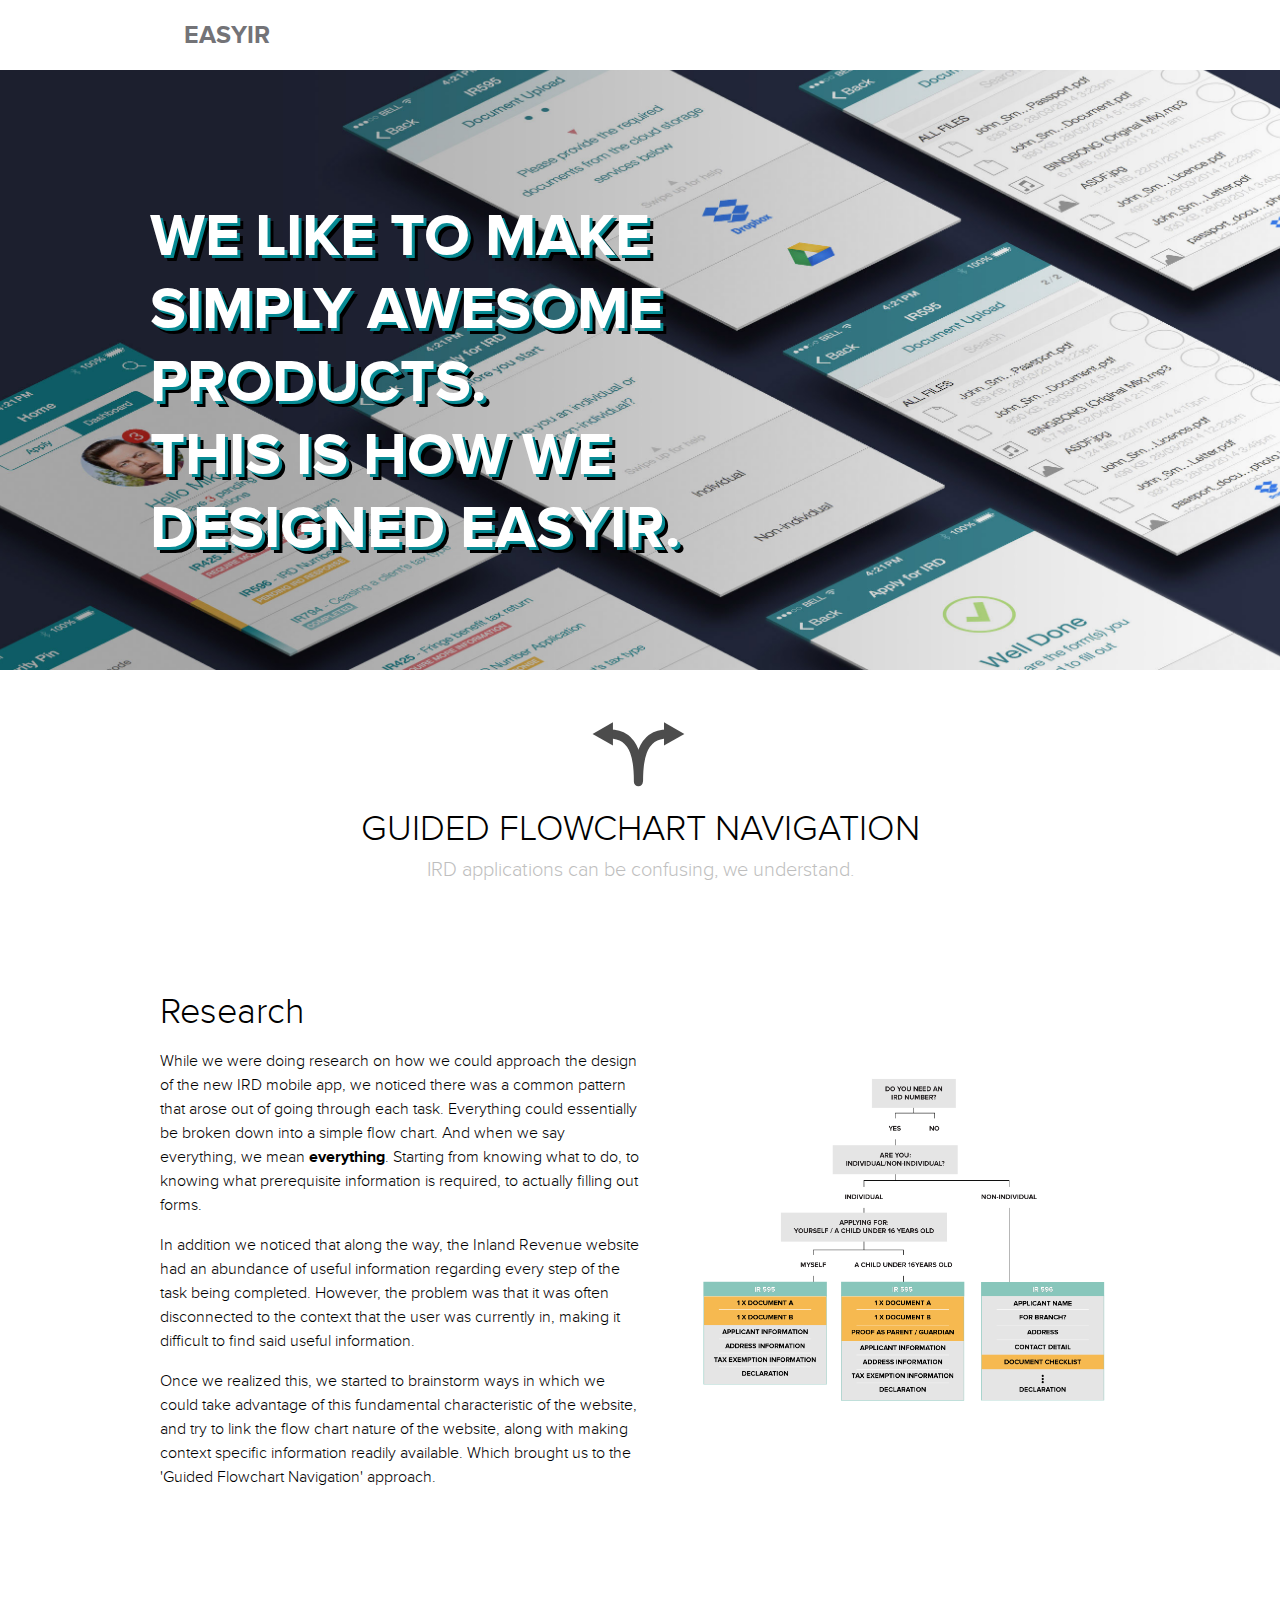
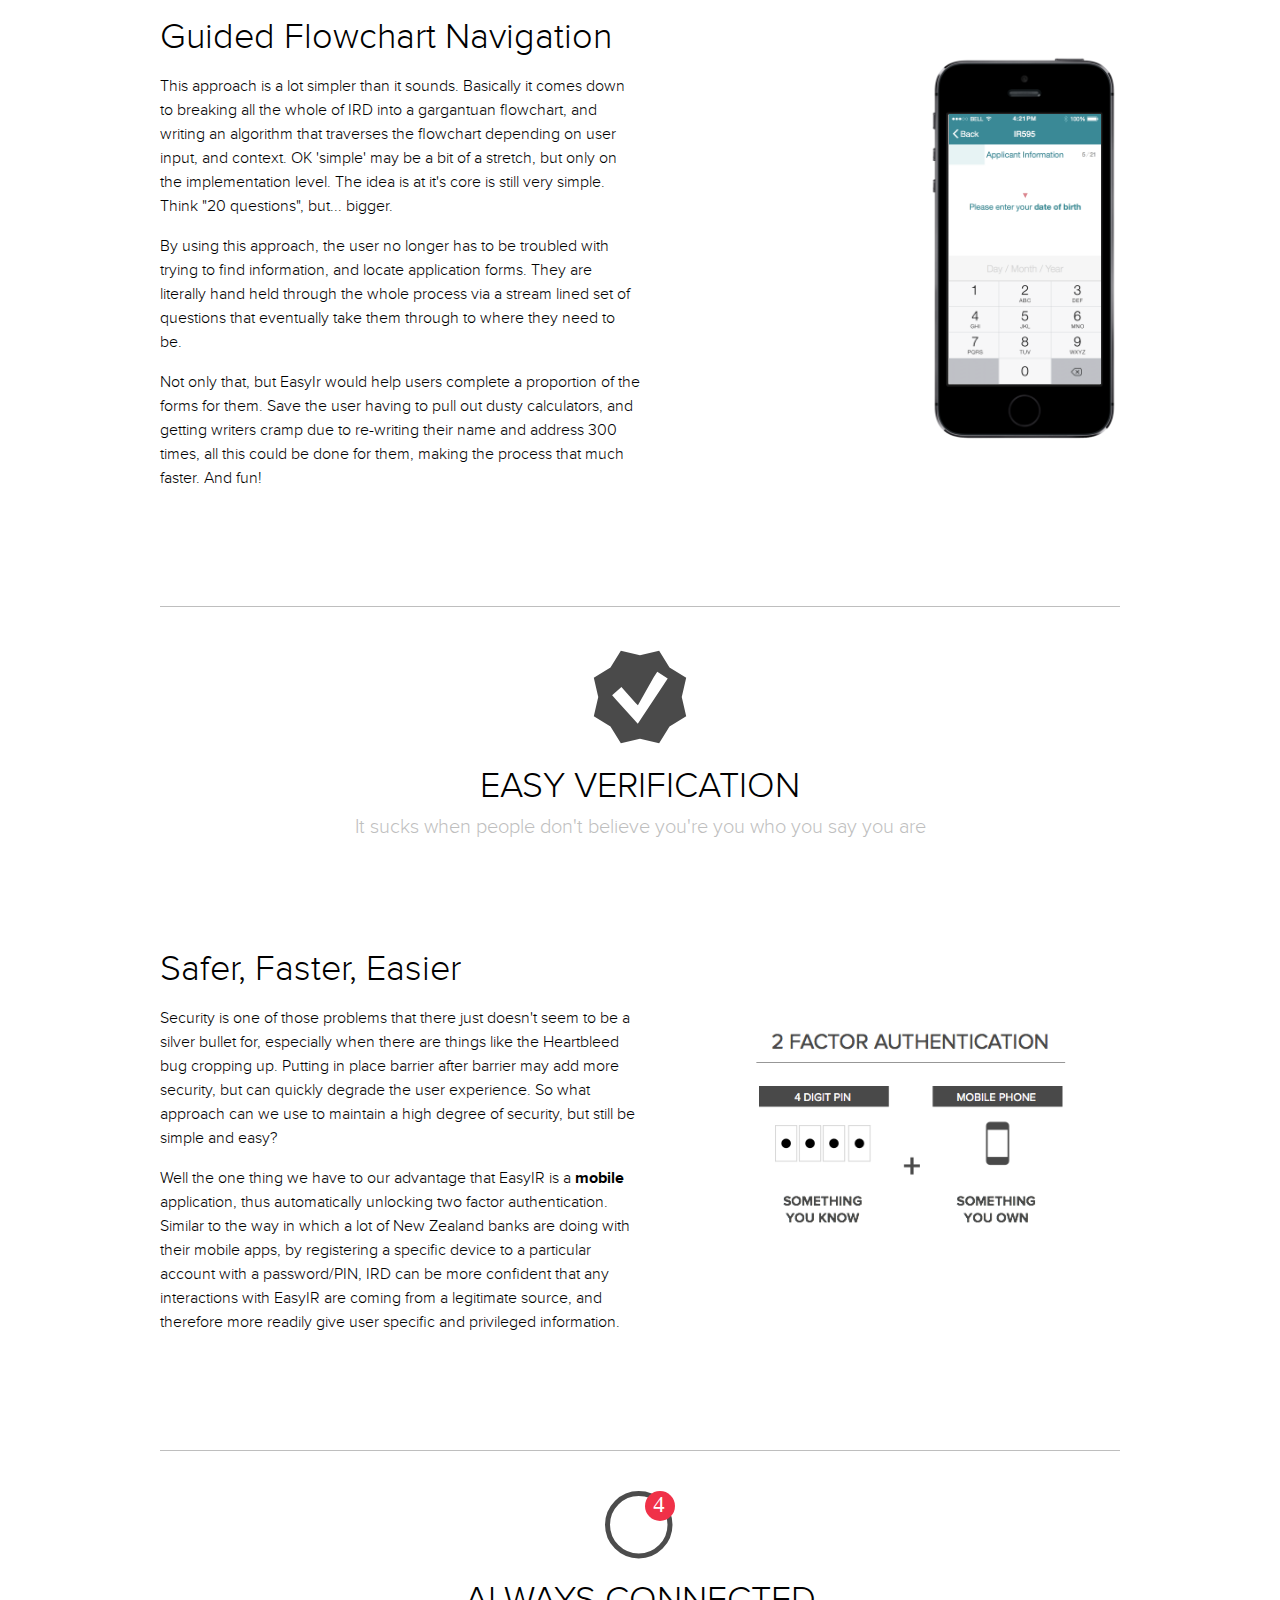
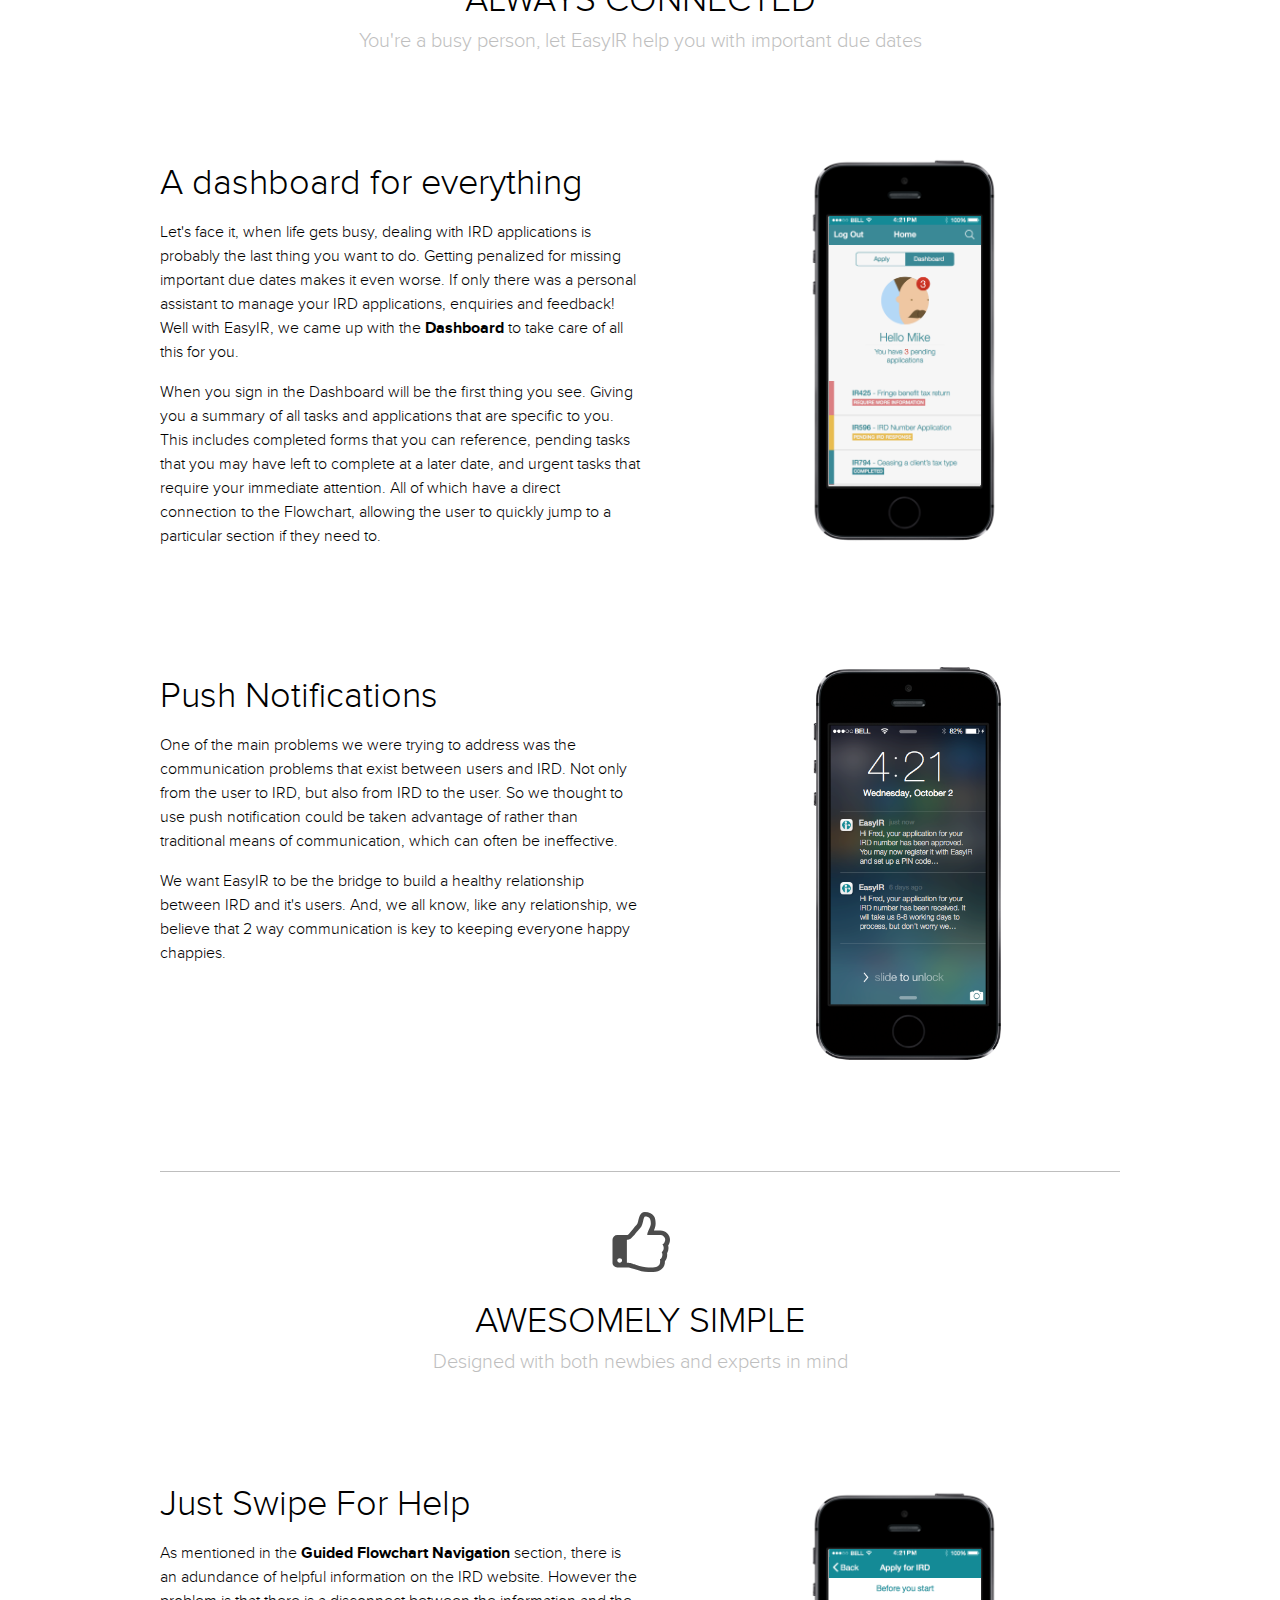
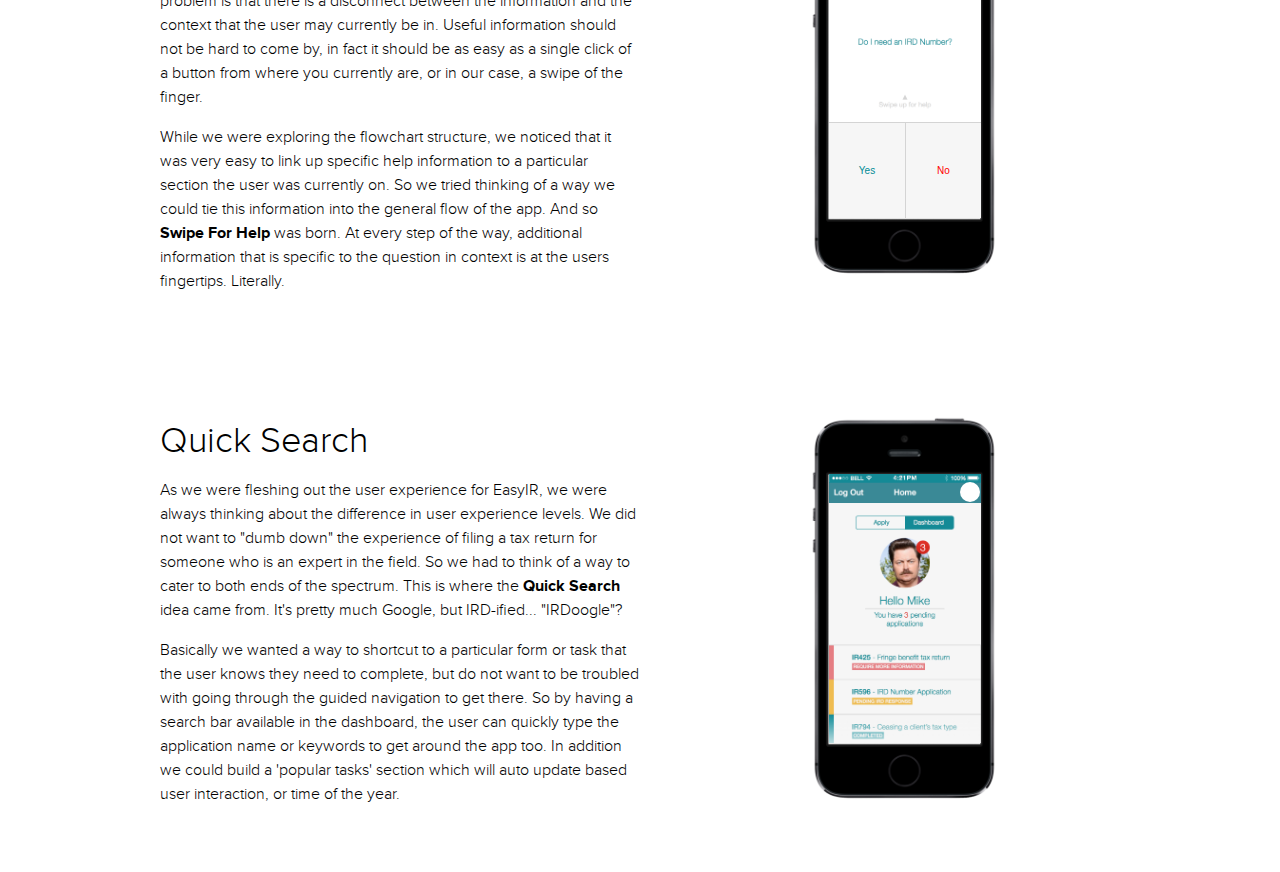
==== commit 6853f5b1: "Updating secret sauce content" ====
--- a/secret-sauce.html
+++ b/secret-sauce.html
@@ -71,7 +71,7 @@
                     </div>
                 </div>
                 <div class="easyir-section--table-cell easyir-r-hide easyir-pll">
-                    <img class="easyir-section--image" src="web/assets/images/secret-sauce/flow.svg" />
+                    <img class="easyir-section--image" src="web/assets/images/secret-sauce/flow.png" />
                 </div>
             </div>
         </div>
@@ -153,7 +153,7 @@
                     </div>
                 </div>
                 <div class="easyir-section--table-cell easyir-r-hide easyir-pll">
-                    <img class="easyir-section--image" src="web/assets/images/secret-sauce/two-factor.svg" />
+                    <img class="easyir-section--image" src="web/assets/images/secret-sauce/two-factor.png" />
                 </div>
             </div>
         </div>
@@ -188,13 +188,10 @@
                         </div>
                         <div class="easyir-section--body">
                             <p>
-                                Let's face it, when life gets busy, dealing with IRD applications is probably the last thing you want to do. Getting penalised for missing important due dates makes it even worse. This is why for this idea we wanted to make EasyIR a personal assistant to manage your IRD applications, enquiries and feedbacks.
-                            </p>
-                            <p>
-                                From the information pack, we learnt that 10% of the complaints are from <span class="text-bold">delays</span>, we've decided to tackle this with a personal information dashboard. It displays your all of your application pending status updates, we think this can be very useful for both novice and power-users of IRD services.
-                            </p>
-                            <p>
-                                Your personal dashboard will be the homepage after you sign in with the aforementioned PIN code. All the information you need, such as application pending status and completion notices are there for the user to quickly jump to it if they need to.
+                                Let's face it, when life gets busy, dealing with IRD applications is probably the last thing you want to do. Getting penalized for missing important due dates makes it even worse. If only there was a personal assistant to manage your IRD applications, enquiries and feedback! Well with EasyIR, we came up with the <span class="text-bold">Dashboard</span> to take care of all this for you.
+                            </p>
+                            <p>
+                                When you sign in the Dashboard will be the first thing you see. Giving you a summary of all tasks and applications that are specific to you. This includes completed forms that you can reference, pending tasks that you may have left to complete at a later date, and urgent tasks that require your immediate attention. All of which have a direct connection to the Flowchart, allowing the user to quickly jump to a particular section if they need to.
                             </p>
                         </div>
                     </div>
@@ -225,7 +222,10 @@
                         </div>
                         <div class="easyir-section--body">
                             <p>
-                                To make EasyIR even more useful, we wanted EasyIR to be a naggy assistant that notifies you everytime you have an update. Users can toggle this feature off, sure, but we strongly recommend letting EasyIR do its job, because like any relationship, we believe that a 2 way communication is the key to keep users happy chappy.                           
+                                One of the main problems we were trying to address was the communication problems that exist between users and IRD. Not only from the user to IRD, but also from IRD to the user. So we thought to use push notification could be taken advantage of rather than traditional means of communication, which can often be ineffective.
+                            </p>
+                            <p>
+                                We want EasyIR to be the bridge to build a healthy relationship between IRD and it's users. And, we all know, like any relationship, we believe that 2 way communication is key to keeping everyone happy chappies.
                             </p>
                         </div>
                     </div>
@@ -260,12 +260,16 @@
                     <div class="easyir-section--content-column easyir-section--content-column-r--center">
                         <div class="easyir-section--heading">
                             <h1 class="easyir-section--heading-secondary">
-                                Help Toggles
-                            </h1>
-                        </div>
-                        <div class="easyir-section--body">
-                            <p>Lorem ipsum dolor sit amet, consectetur adipisicing elit, sed do eiusmod tempor incididunt ut labore et dolore magna aliqua. Ut enim ad minim veniam, quis nostrud exercitation ullamco laboris nisi ut aliquip ex ea commodo consequat. Duis aute irure dolor in reprehenderit in voluptate velit esse cillum dolore eu fugiat nulla pariatur. Excepteur sint occaecat cupidatat non proident, sunt in culpa qui officia deserunt mollit anim id est laborum.</p>
-                            <p>Lorem ipsum dolor sit amet, consectetur adipisicing elit, sed do eiusmod tempor incididunt ut labore et dolore magna aliqua. Ut enim ad minim veniam, quis nostrud exercitation ullamco laboris nisi ut aliquip ex ea commodo consequat. Duis aute irure dolor in reprehenderit in voluptate velit esse cillum dolore eu fugiat nulla pariatur. Excepteur sint occaecat cupidatat non proident, sunt in culpa qui officia deserunt mollit anim id est laborum.</p>
+                                Just Swipe For Help
+                            </h1>
+                        </div>
+                        <div class="easyir-section--body">
+                            <p>
+                                As mentioned in the <span class="text-bold">Guided Flowchart Navigation</span> section, there is an adundance of helpful information on the IRD website. However the problem is that there is a disconnect between the information and the context that the user may currently be in. Useful information should not be hard to come by, in fact it should be as easy as a single click of a button from where you currently are, or in our case, a swipe of the finger.
+                            </p>
+                            <p>
+                                While we were exploring the flowchart structure, we noticed that it was very easy to link up specific help information to a particular section the user was currently on. So we tried thinking of a way we could tie this information into the general flow of the app. And so <span class="text-bold">Swipe For Help</span> was born. At every step of the way, additional information that is specific to the question in context is at the users fingertips. Literally.
+                            </p>
                         </div>
                     </div>
                 </div>
@@ -303,8 +307,12 @@
                             </h1>
                         </div>
                         <div class="easyir-section--body">
-                            <p>Lorem ipsum dolor sit amet, consectetur adipisicing elit, sed do eiusmod tempor incididunt ut labore et dolore magna aliqua. Ut enim ad minim veniam, quis nostrud exercitation ullamco laboris nisi ut aliquip ex ea commodo consequat. Duis aute irure dolor in reprehenderit in voluptate velit esse cillum dolore eu fugiat nulla pariatur. Excepteur sint occaecat cupidatat non proident, sunt in culpa qui officia deserunt mollit anim id est laborum.</p>
-                            <p>Lorem ipsum dolor sit amet, consectetur adipisicing elit, sed do eiusmod tempor incididunt ut labore et dolore magna aliqua. Ut enim ad minim veniam, quis nostrud exercitation ullamco laboris nisi ut aliquip ex ea commodo consequat. Duis aute irure dolor in reprehenderit in voluptate velit esse cillum dolore eu fugiat nulla pariatur. Excepteur sint occaecat cupidatat non proident, sunt in culpa qui officia deserunt mollit anim id est laborum.</p>
+                            <p>
+                                As we were fleshing out the user experience for EasyIR, we were always thinking about the difference in user experience levels. We did not want to "dumb down" the experience of filing a tax return for someone who is an expert in the field. So we had to think of a way to cater to both ends of the spectrum. This is where the <span class="text-bold">Quick Search</span> idea came from. It's pretty much Google, but IRD-ified... "IRDoogle"?
+                            </p>
+                            <p>
+                                Basically we wanted a way to shortcut to a particular form or task that the user knows they need to complete, but do not want to be troubled with going through the guided navigation to get there. So by having a search bar available in the dashboard, the user can quickly type the application name or keywords to get around the app too. In addition we could build a 'popular tasks' section which will auto update based user interaction, or time of the year.
+                            </p>
                         </div>
                     </div>
                 </div>
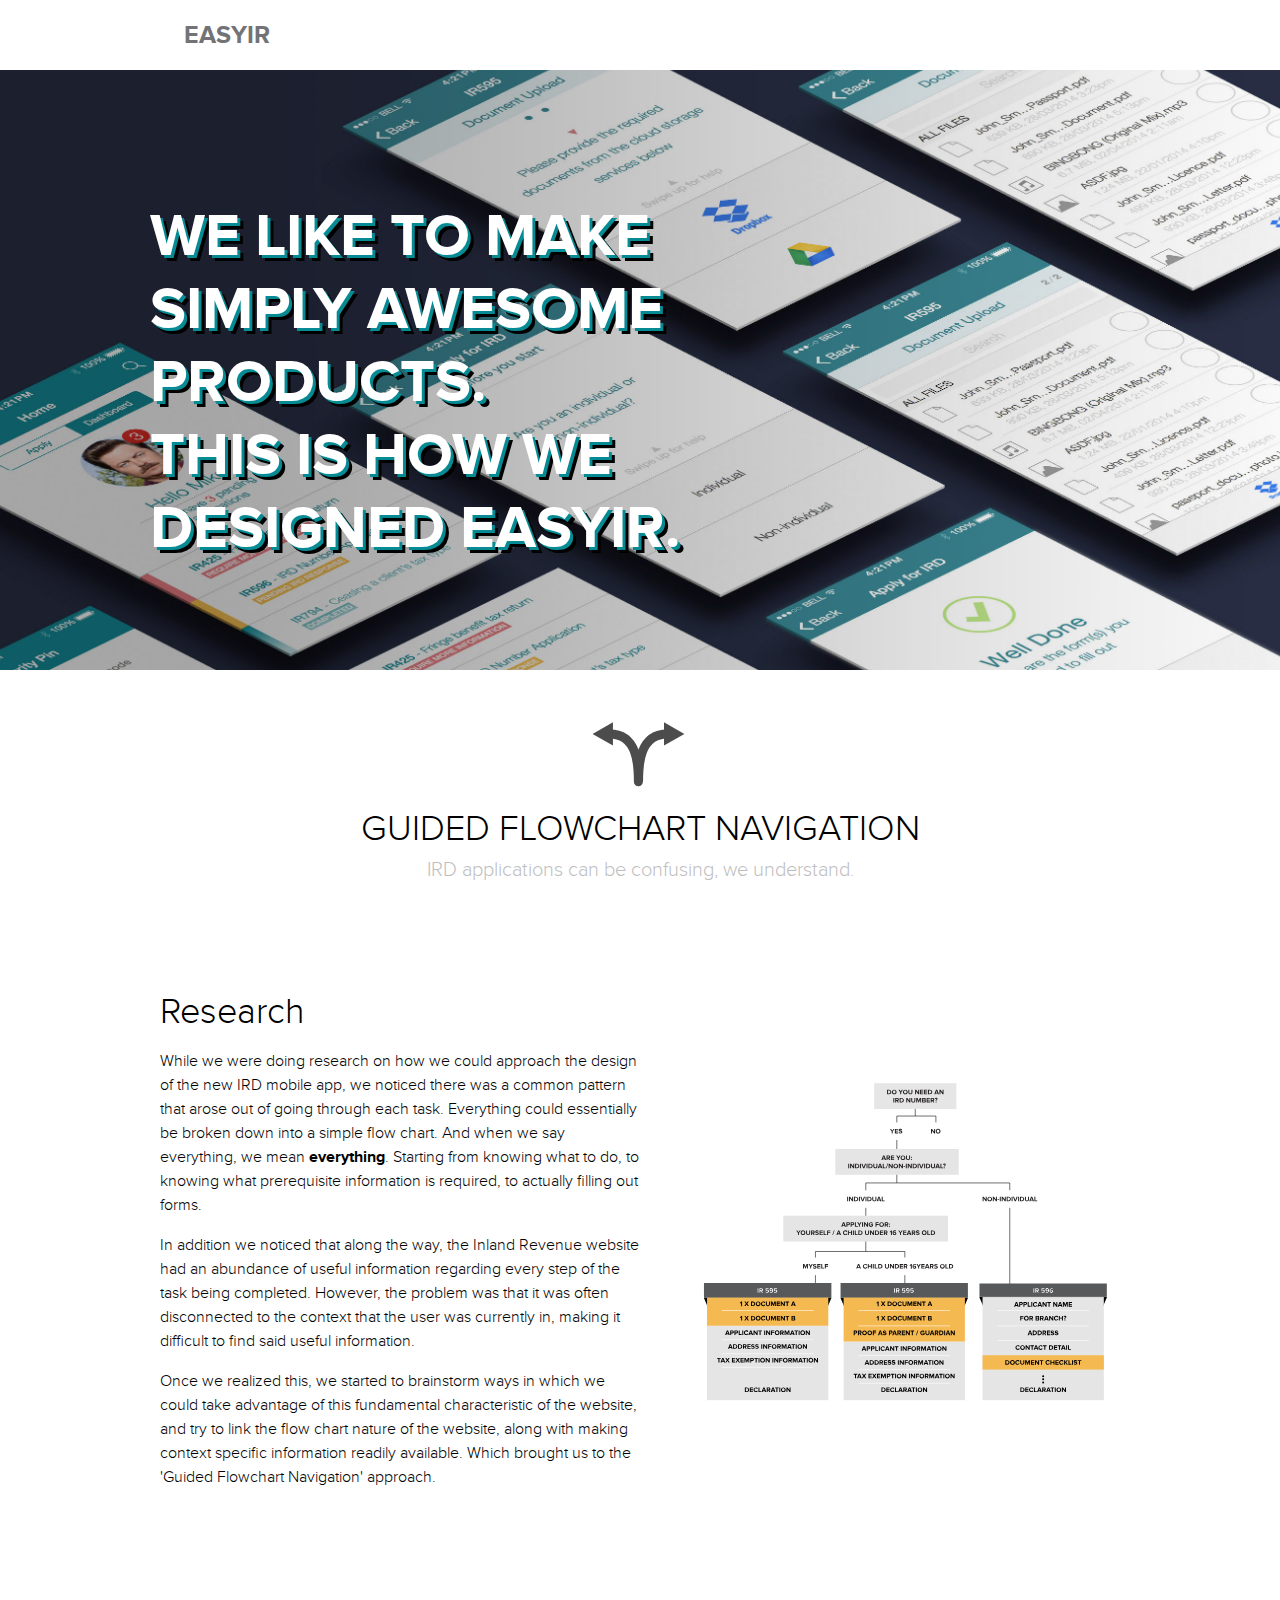
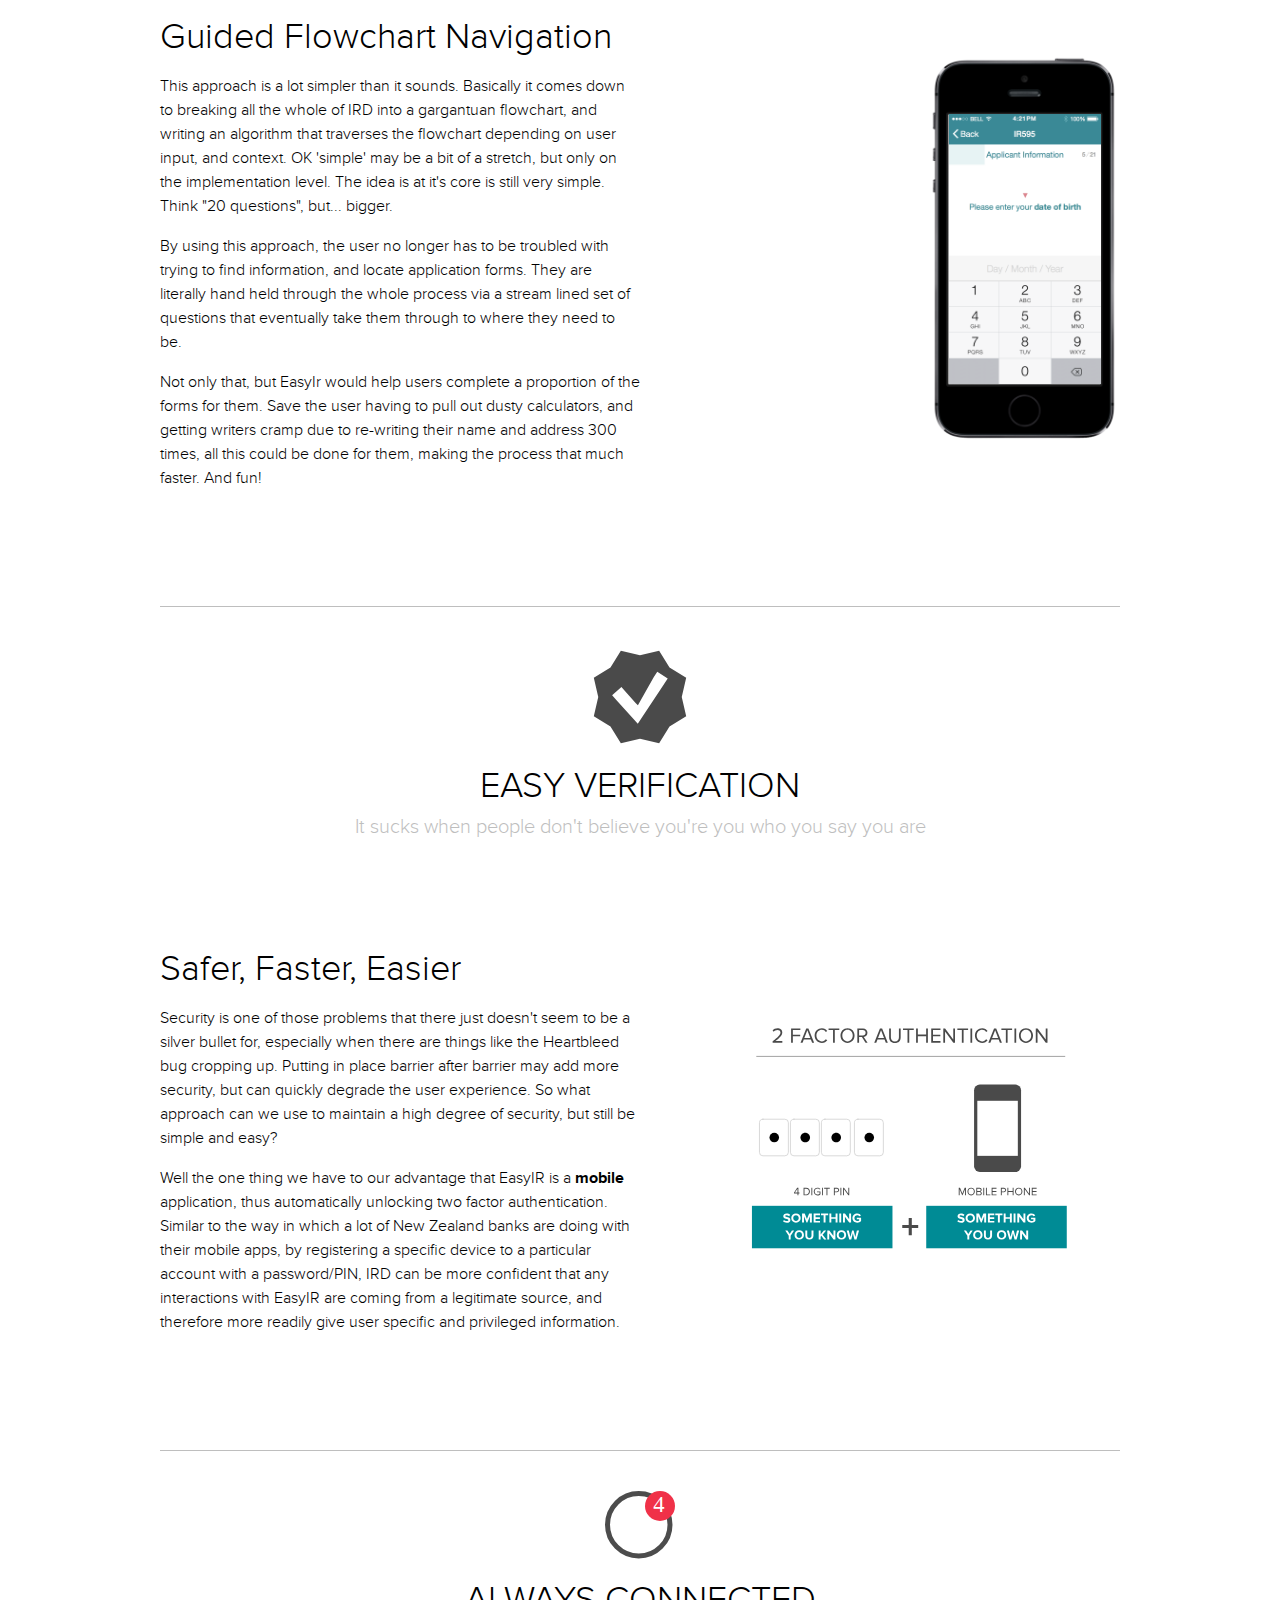
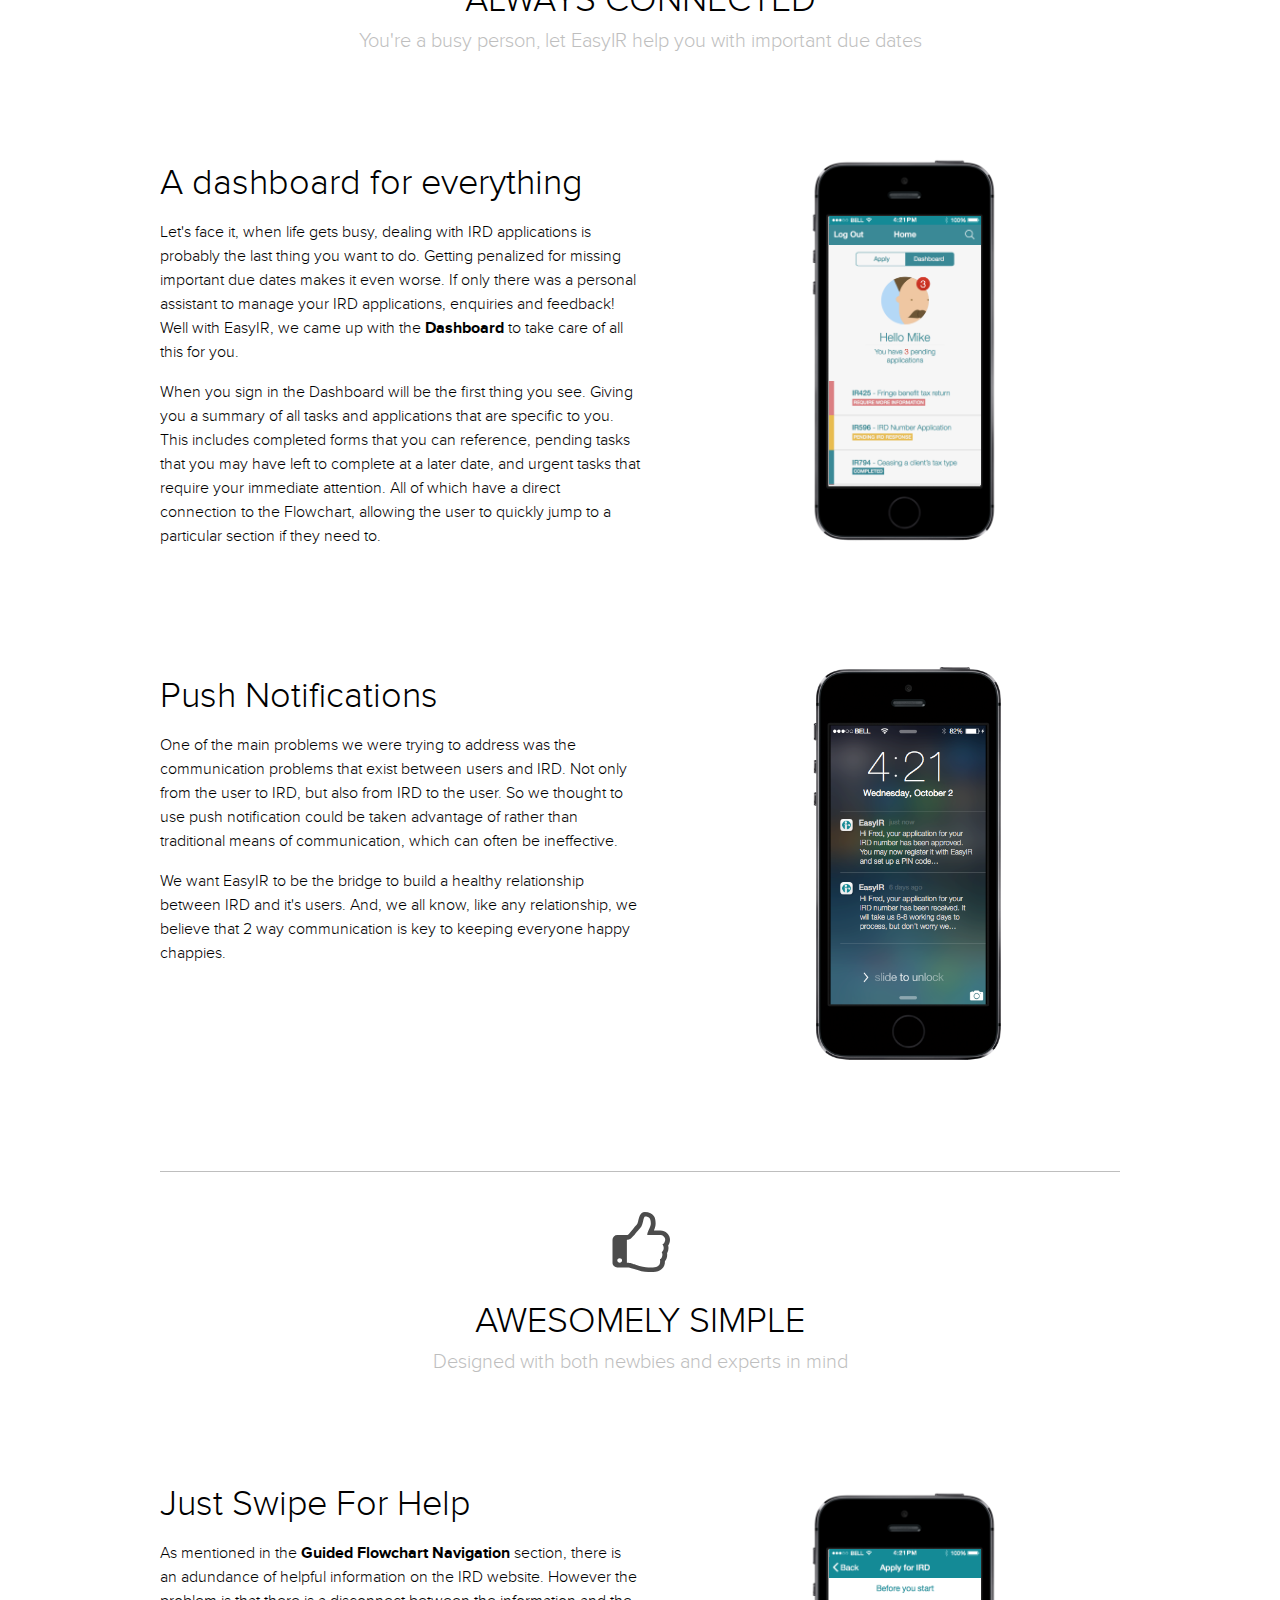
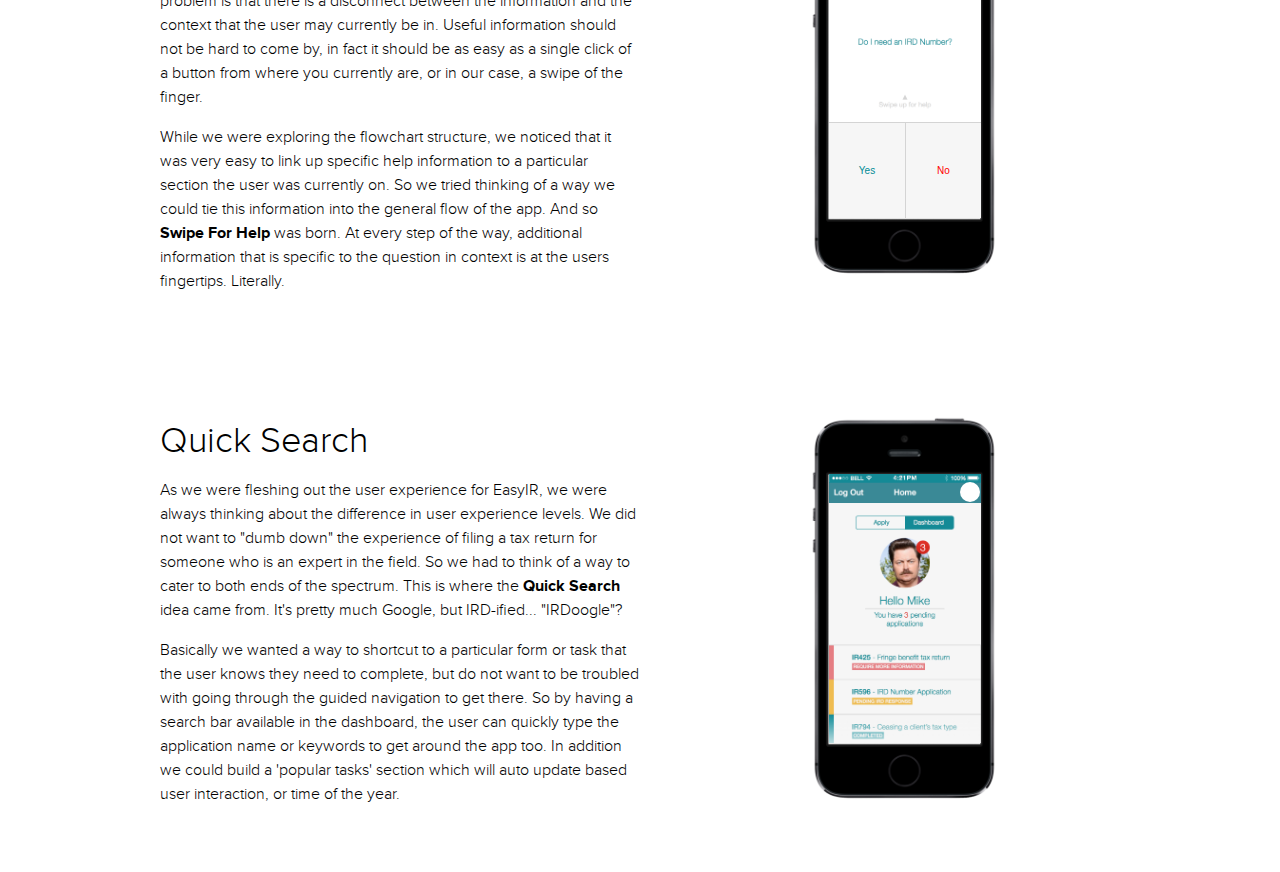
==== commit 952d0835: "Merge branch 'master' of https://github.com/chrisgreeff/easyir" ====
--- a/secret-sauce.html
+++ b/secret-sauce.html
@@ -71,7 +71,7 @@
                     </div>
                 </div>
                 <div class="easyir-section--table-cell easyir-r-hide easyir-pll">
-                    <img class="easyir-section--image" src="web/assets/images/secret-sauce/flow.png" />
+                    <img class="easyir-section--image" src="web/assets/images/secret-sauce/flow.svg" />
                 </div>
             </div>
         </div>
@@ -153,7 +153,7 @@
                     </div>
                 </div>
                 <div class="easyir-section--table-cell easyir-r-hide easyir-pll">
-                    <img class="easyir-section--image" src="web/assets/images/secret-sauce/two-factor.png" />
+                    <img class="easyir-section--image" src="web/assets/images/secret-sauce/two-factor.svg" />
                 </div>
             </div>
         </div>
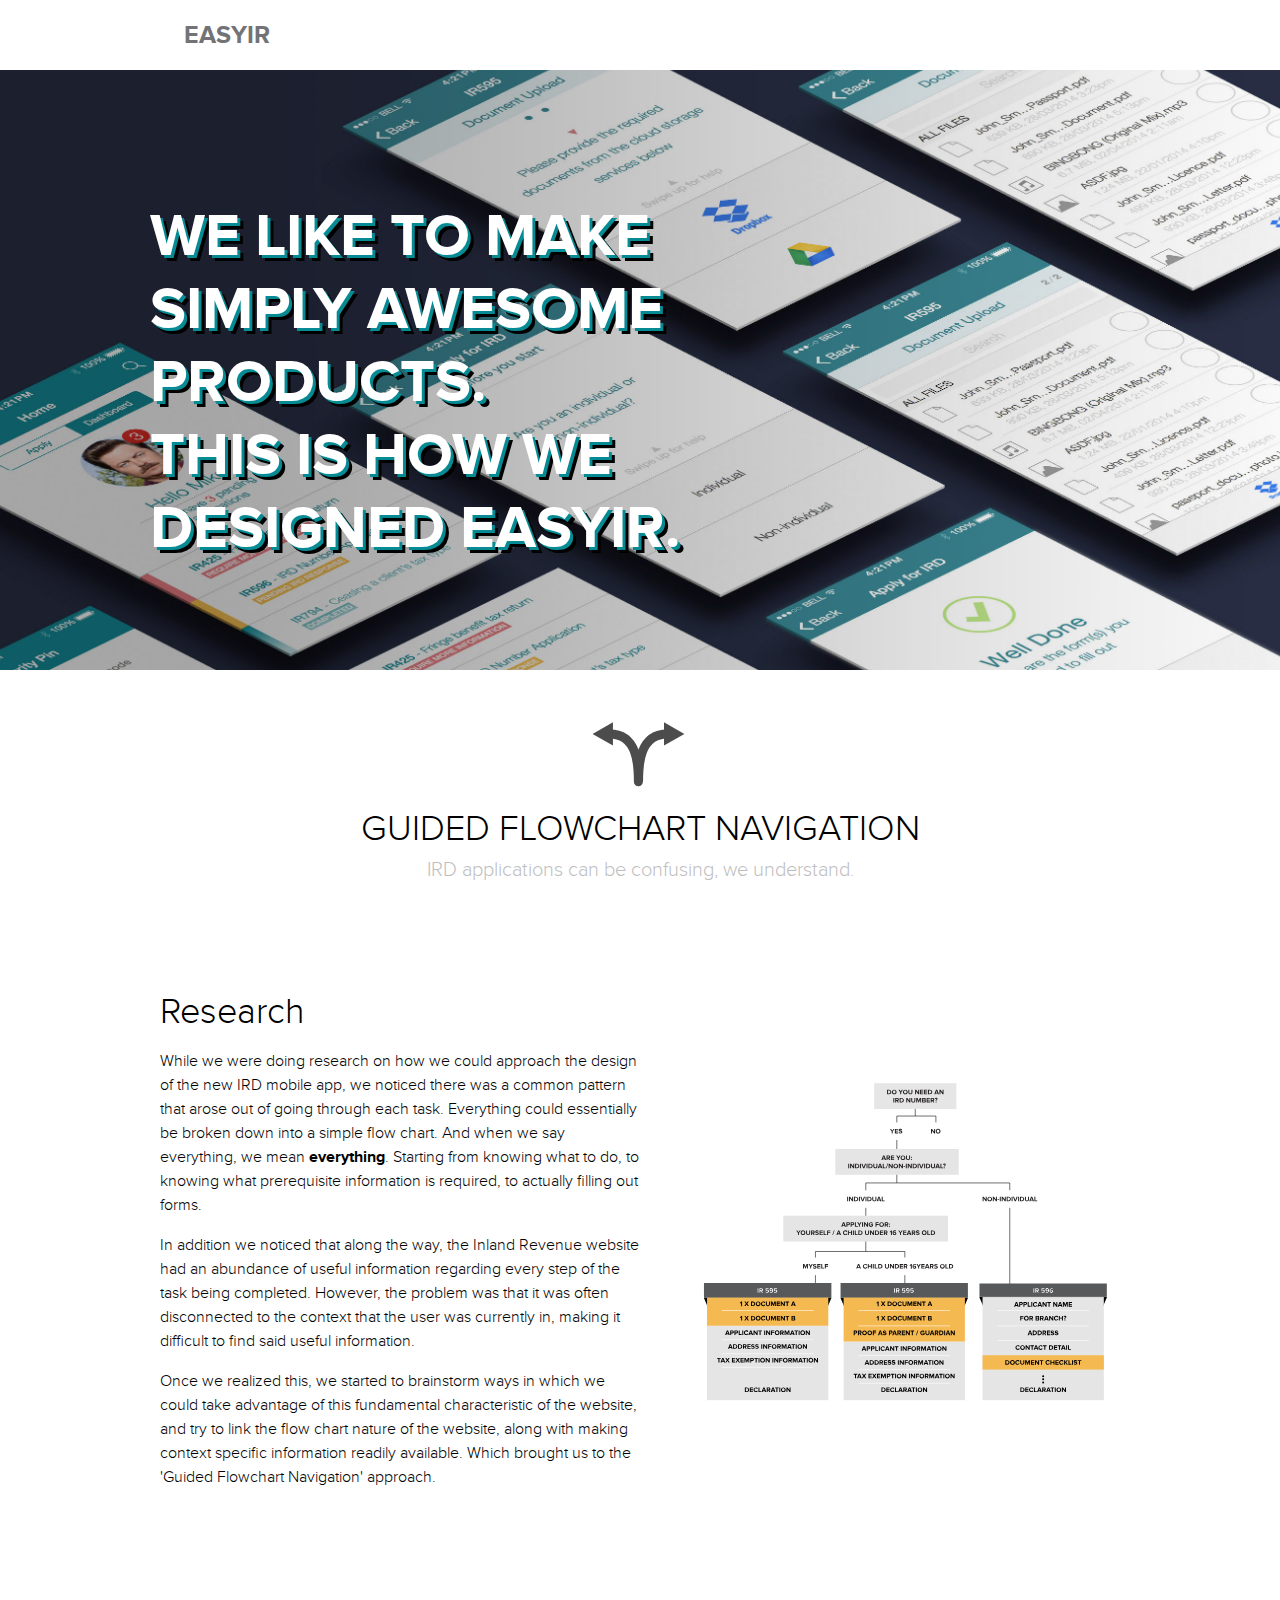
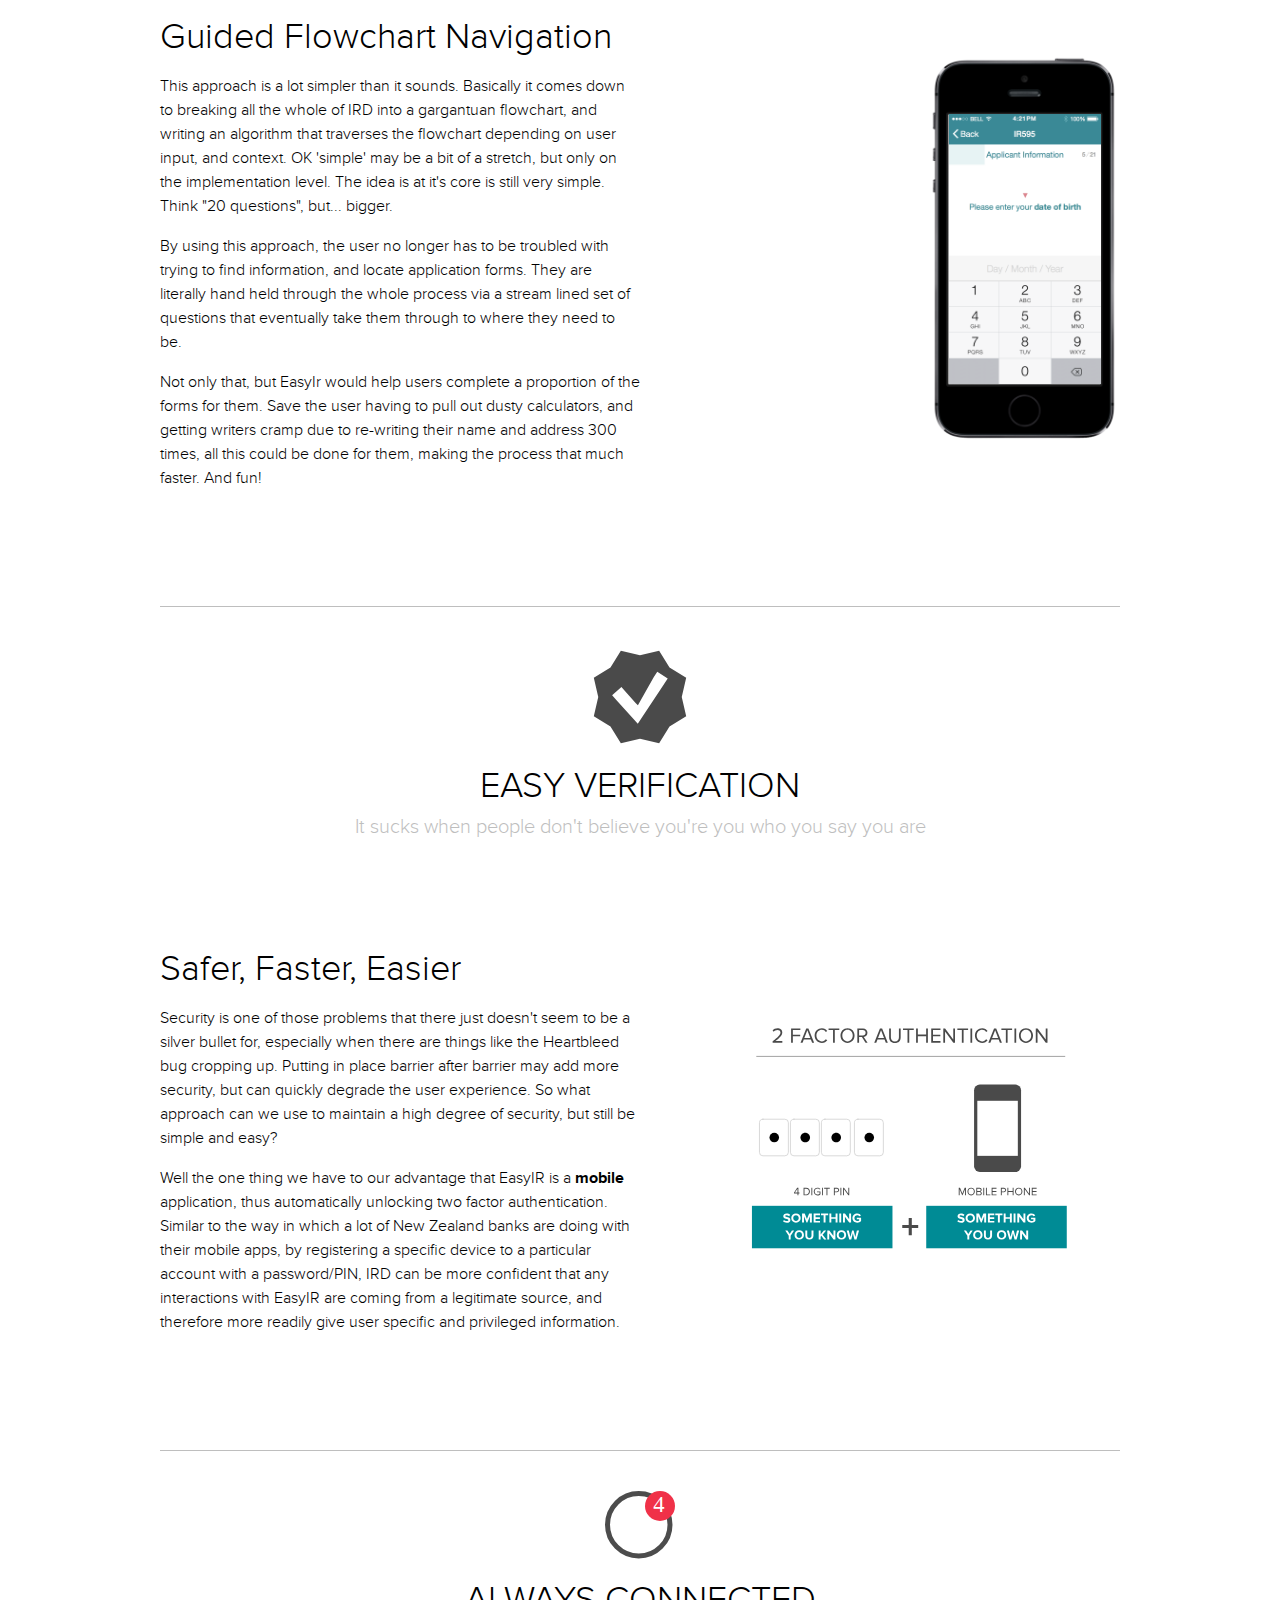
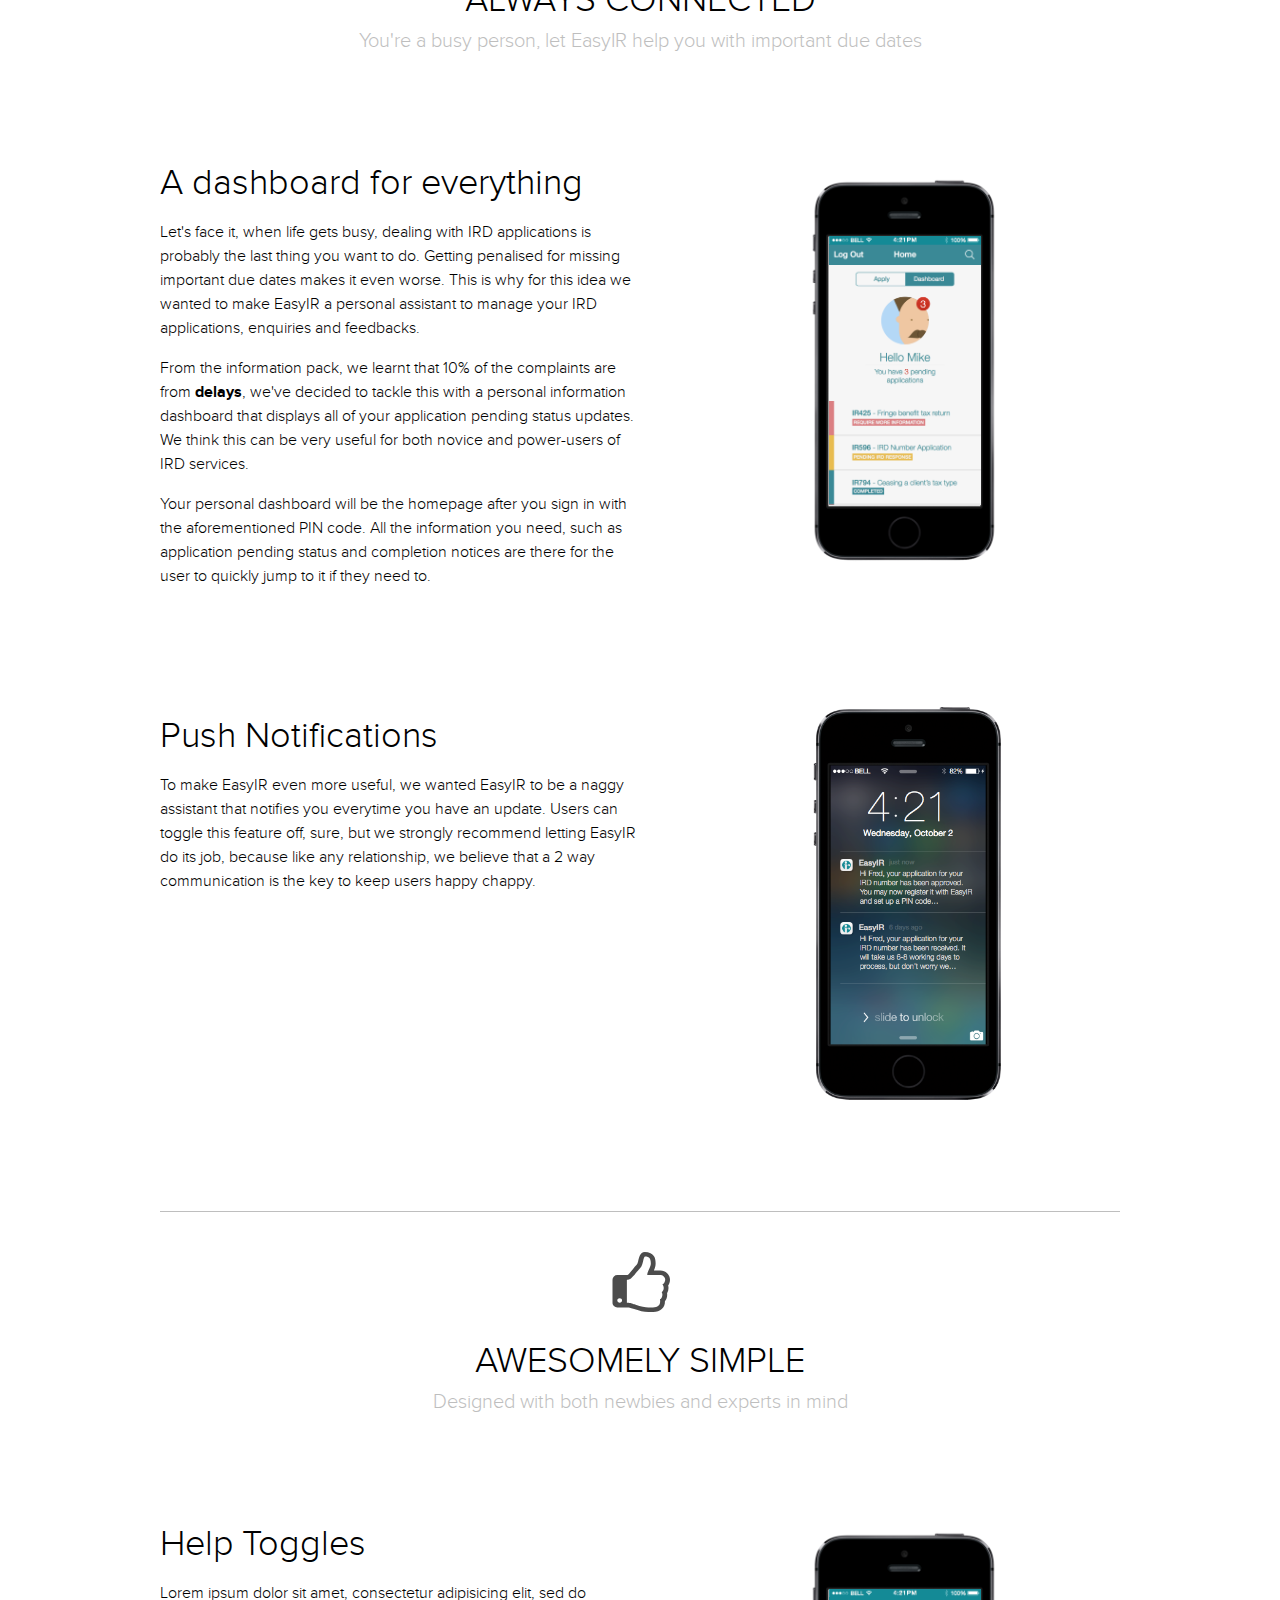
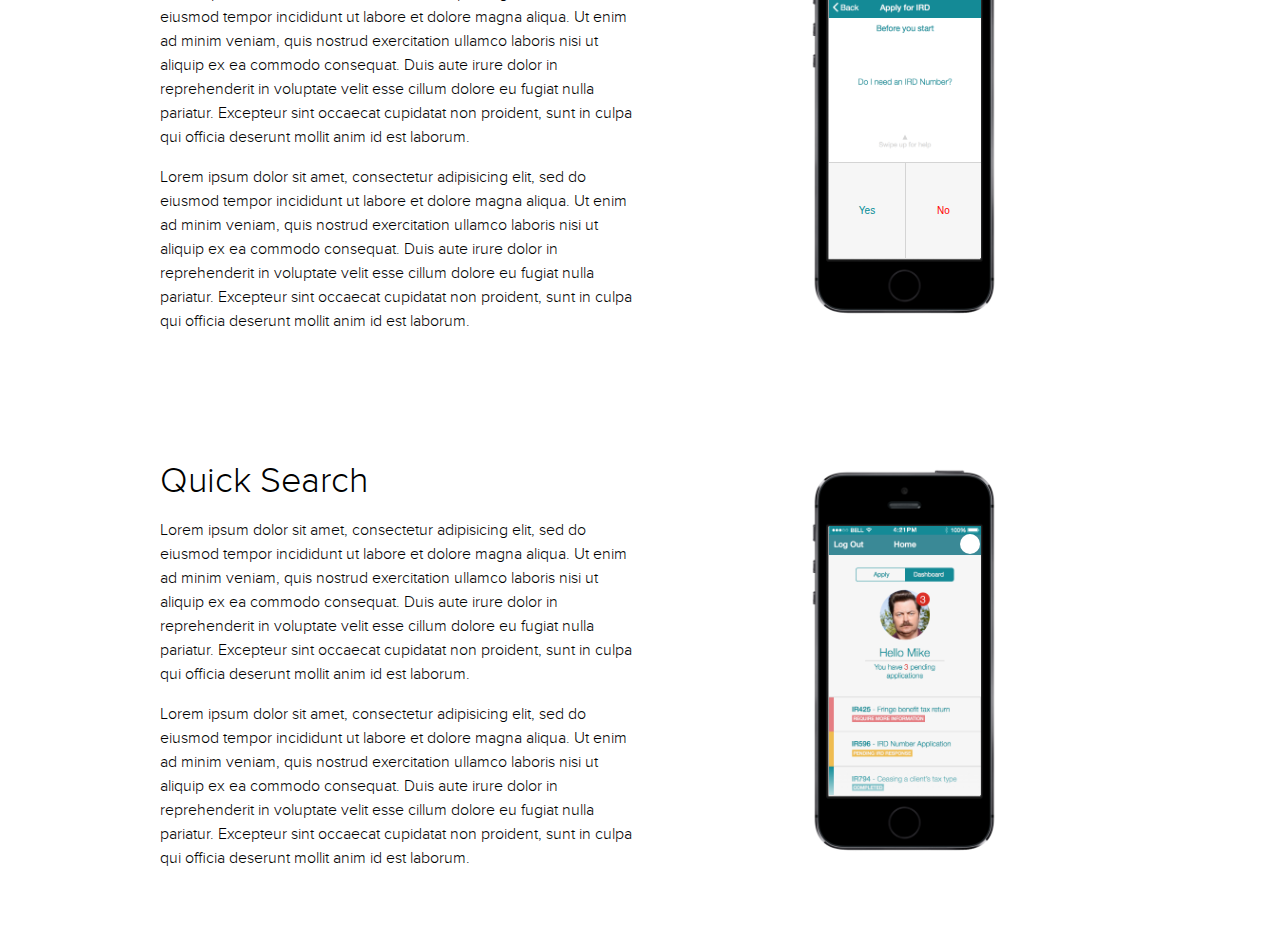
==== commit d2819574: "update" ====
--- a/secret-sauce.html
+++ b/secret-sauce.html
@@ -188,10 +188,13 @@
                         </div>
                         <div class="easyir-section--body">
                             <p>
-                                Let's face it, when life gets busy, dealing with IRD applications is probably the last thing you want to do. Getting penalized for missing important due dates makes it even worse. If only there was a personal assistant to manage your IRD applications, enquiries and feedback! Well with EasyIR, we came up with the <span class="text-bold">Dashboard</span> to take care of all this for you.
-                            </p>
-                            <p>
-                                When you sign in the Dashboard will be the first thing you see. Giving you a summary of all tasks and applications that are specific to you. This includes completed forms that you can reference, pending tasks that you may have left to complete at a later date, and urgent tasks that require your immediate attention. All of which have a direct connection to the Flowchart, allowing the user to quickly jump to a particular section if they need to.
+                                Let's face it, when life gets busy, dealing with IRD applications is probably the last thing you want to do. Getting penalised for missing important due dates makes it even worse. This is why for this idea we wanted to make EasyIR a personal assistant to manage your IRD applications, enquiries and feedbacks.
+                            </p>
+                            <p>
+                                From the information pack, we learnt that 10% of the complaints are from <span class="text-bold">delays</span>, we've decided to tackle this with a personal information dashboard that displays all of your application pending status updates. We think this can be very useful for both novice and power-users of IRD services.
+                            </p>
+                            <p>
+                                Your personal dashboard will be the homepage after you sign in with the aforementioned PIN code. All the information you need, such as application pending status and completion notices are there for the user to quickly jump to it if they need to.
                             </p>
                         </div>
                     </div>
@@ -222,10 +225,7 @@
                         </div>
                         <div class="easyir-section--body">
                             <p>
-                                One of the main problems we were trying to address was the communication problems that exist between users and IRD. Not only from the user to IRD, but also from IRD to the user. So we thought to use push notification could be taken advantage of rather than traditional means of communication, which can often be ineffective.
-                            </p>
-                            <p>
-                                We want EasyIR to be the bridge to build a healthy relationship between IRD and it's users. And, we all know, like any relationship, we believe that 2 way communication is key to keeping everyone happy chappies.
+                                To make EasyIR even more useful, we wanted EasyIR to be a naggy assistant that notifies you everytime you have an update. Users can toggle this feature off, sure, but we strongly recommend letting EasyIR do its job, because like any relationship, we believe that a 2 way communication is the key to keep users happy chappy.                           
                             </p>
                         </div>
                     </div>
@@ -260,16 +260,12 @@
                     <div class="easyir-section--content-column easyir-section--content-column-r--center">
                         <div class="easyir-section--heading">
                             <h1 class="easyir-section--heading-secondary">
-                                Just Swipe For Help
-                            </h1>
-                        </div>
-                        <div class="easyir-section--body">
-                            <p>
-                                As mentioned in the <span class="text-bold">Guided Flowchart Navigation</span> section, there is an adundance of helpful information on the IRD website. However the problem is that there is a disconnect between the information and the context that the user may currently be in. Useful information should not be hard to come by, in fact it should be as easy as a single click of a button from where you currently are, or in our case, a swipe of the finger.
-                            </p>
-                            <p>
-                                While we were exploring the flowchart structure, we noticed that it was very easy to link up specific help information to a particular section the user was currently on. So we tried thinking of a way we could tie this information into the general flow of the app. And so <span class="text-bold">Swipe For Help</span> was born. At every step of the way, additional information that is specific to the question in context is at the users fingertips. Literally.
-                            </p>
+                                Help Toggles
+                            </h1>
+                        </div>
+                        <div class="easyir-section--body">
+                            <p>Lorem ipsum dolor sit amet, consectetur adipisicing elit, sed do eiusmod tempor incididunt ut labore et dolore magna aliqua. Ut enim ad minim veniam, quis nostrud exercitation ullamco laboris nisi ut aliquip ex ea commodo consequat. Duis aute irure dolor in reprehenderit in voluptate velit esse cillum dolore eu fugiat nulla pariatur. Excepteur sint occaecat cupidatat non proident, sunt in culpa qui officia deserunt mollit anim id est laborum.</p>
+                            <p>Lorem ipsum dolor sit amet, consectetur adipisicing elit, sed do eiusmod tempor incididunt ut labore et dolore magna aliqua. Ut enim ad minim veniam, quis nostrud exercitation ullamco laboris nisi ut aliquip ex ea commodo consequat. Duis aute irure dolor in reprehenderit in voluptate velit esse cillum dolore eu fugiat nulla pariatur. Excepteur sint occaecat cupidatat non proident, sunt in culpa qui officia deserunt mollit anim id est laborum.</p>
                         </div>
                     </div>
                 </div>
@@ -307,12 +303,8 @@
                             </h1>
                         </div>
                         <div class="easyir-section--body">
-                            <p>
-                                As we were fleshing out the user experience for EasyIR, we were always thinking about the difference in user experience levels. We did not want to "dumb down" the experience of filing a tax return for someone who is an expert in the field. So we had to think of a way to cater to both ends of the spectrum. This is where the <span class="text-bold">Quick Search</span> idea came from. It's pretty much Google, but IRD-ified... "IRDoogle"?
-                            </p>
-                            <p>
-                                Basically we wanted a way to shortcut to a particular form or task that the user knows they need to complete, but do not want to be troubled with going through the guided navigation to get there. So by having a search bar available in the dashboard, the user can quickly type the application name or keywords to get around the app too. In addition we could build a 'popular tasks' section which will auto update based user interaction, or time of the year.
-                            </p>
+                            <p>Lorem ipsum dolor sit amet, consectetur adipisicing elit, sed do eiusmod tempor incididunt ut labore et dolore magna aliqua. Ut enim ad minim veniam, quis nostrud exercitation ullamco laboris nisi ut aliquip ex ea commodo consequat. Duis aute irure dolor in reprehenderit in voluptate velit esse cillum dolore eu fugiat nulla pariatur. Excepteur sint occaecat cupidatat non proident, sunt in culpa qui officia deserunt mollit anim id est laborum.</p>
+                            <p>Lorem ipsum dolor sit amet, consectetur adipisicing elit, sed do eiusmod tempor incididunt ut labore et dolore magna aliqua. Ut enim ad minim veniam, quis nostrud exercitation ullamco laboris nisi ut aliquip ex ea commodo consequat. Duis aute irure dolor in reprehenderit in voluptate velit esse cillum dolore eu fugiat nulla pariatur. Excepteur sint occaecat cupidatat non proident, sunt in culpa qui officia deserunt mollit anim id est laborum.</p>
                         </div>
                     </div>
                 </div>
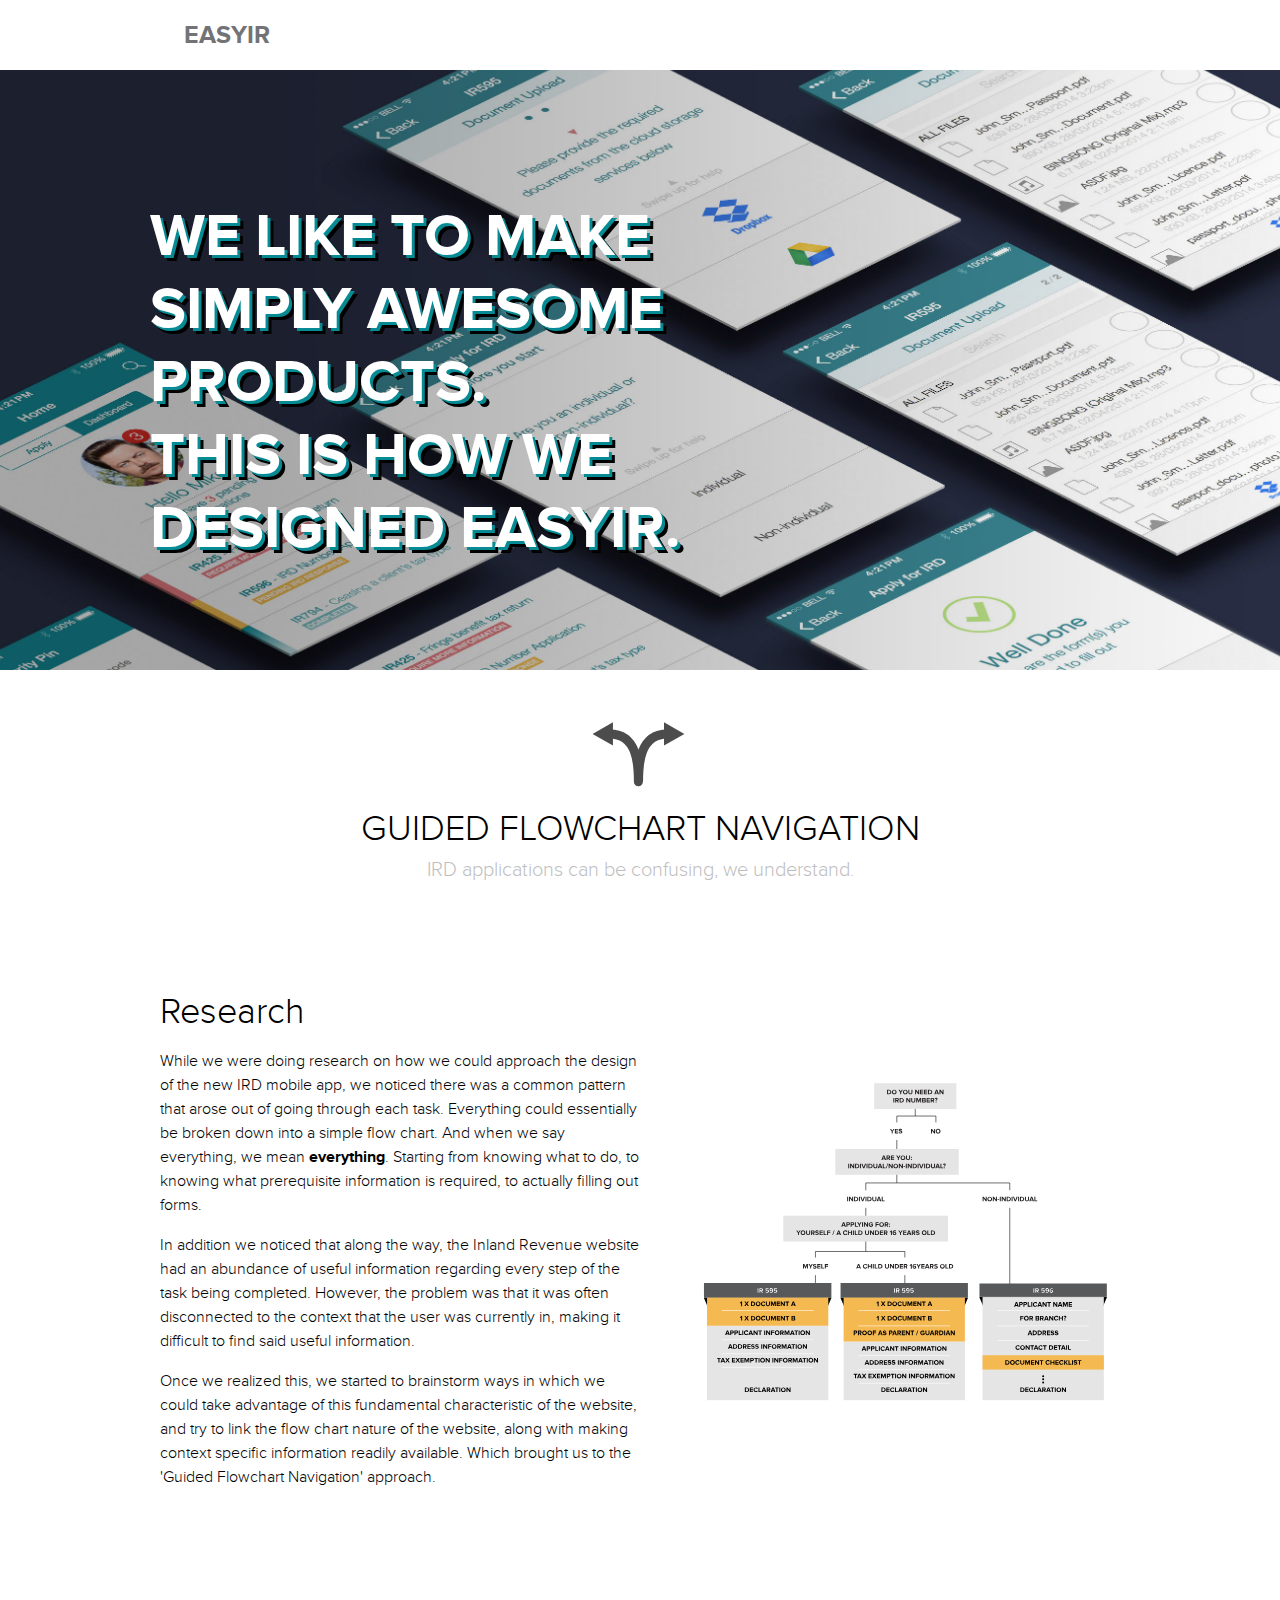
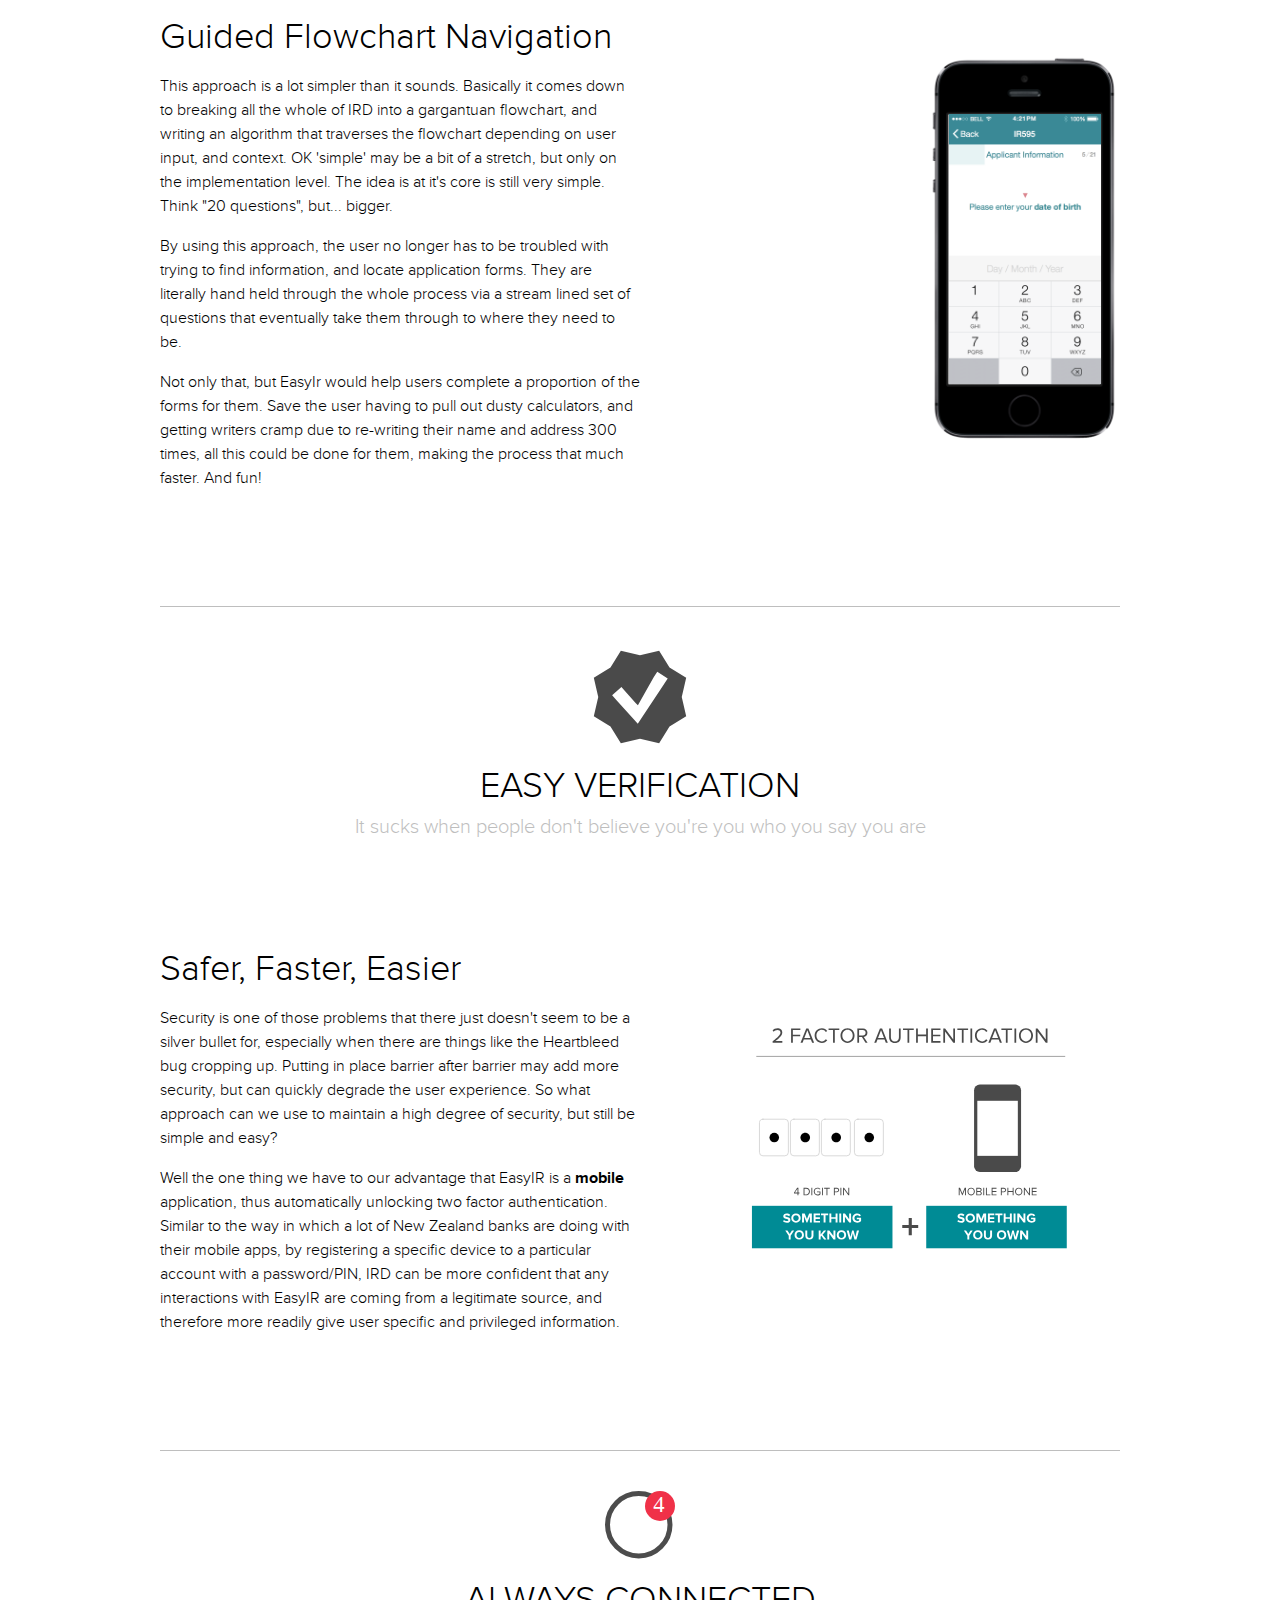
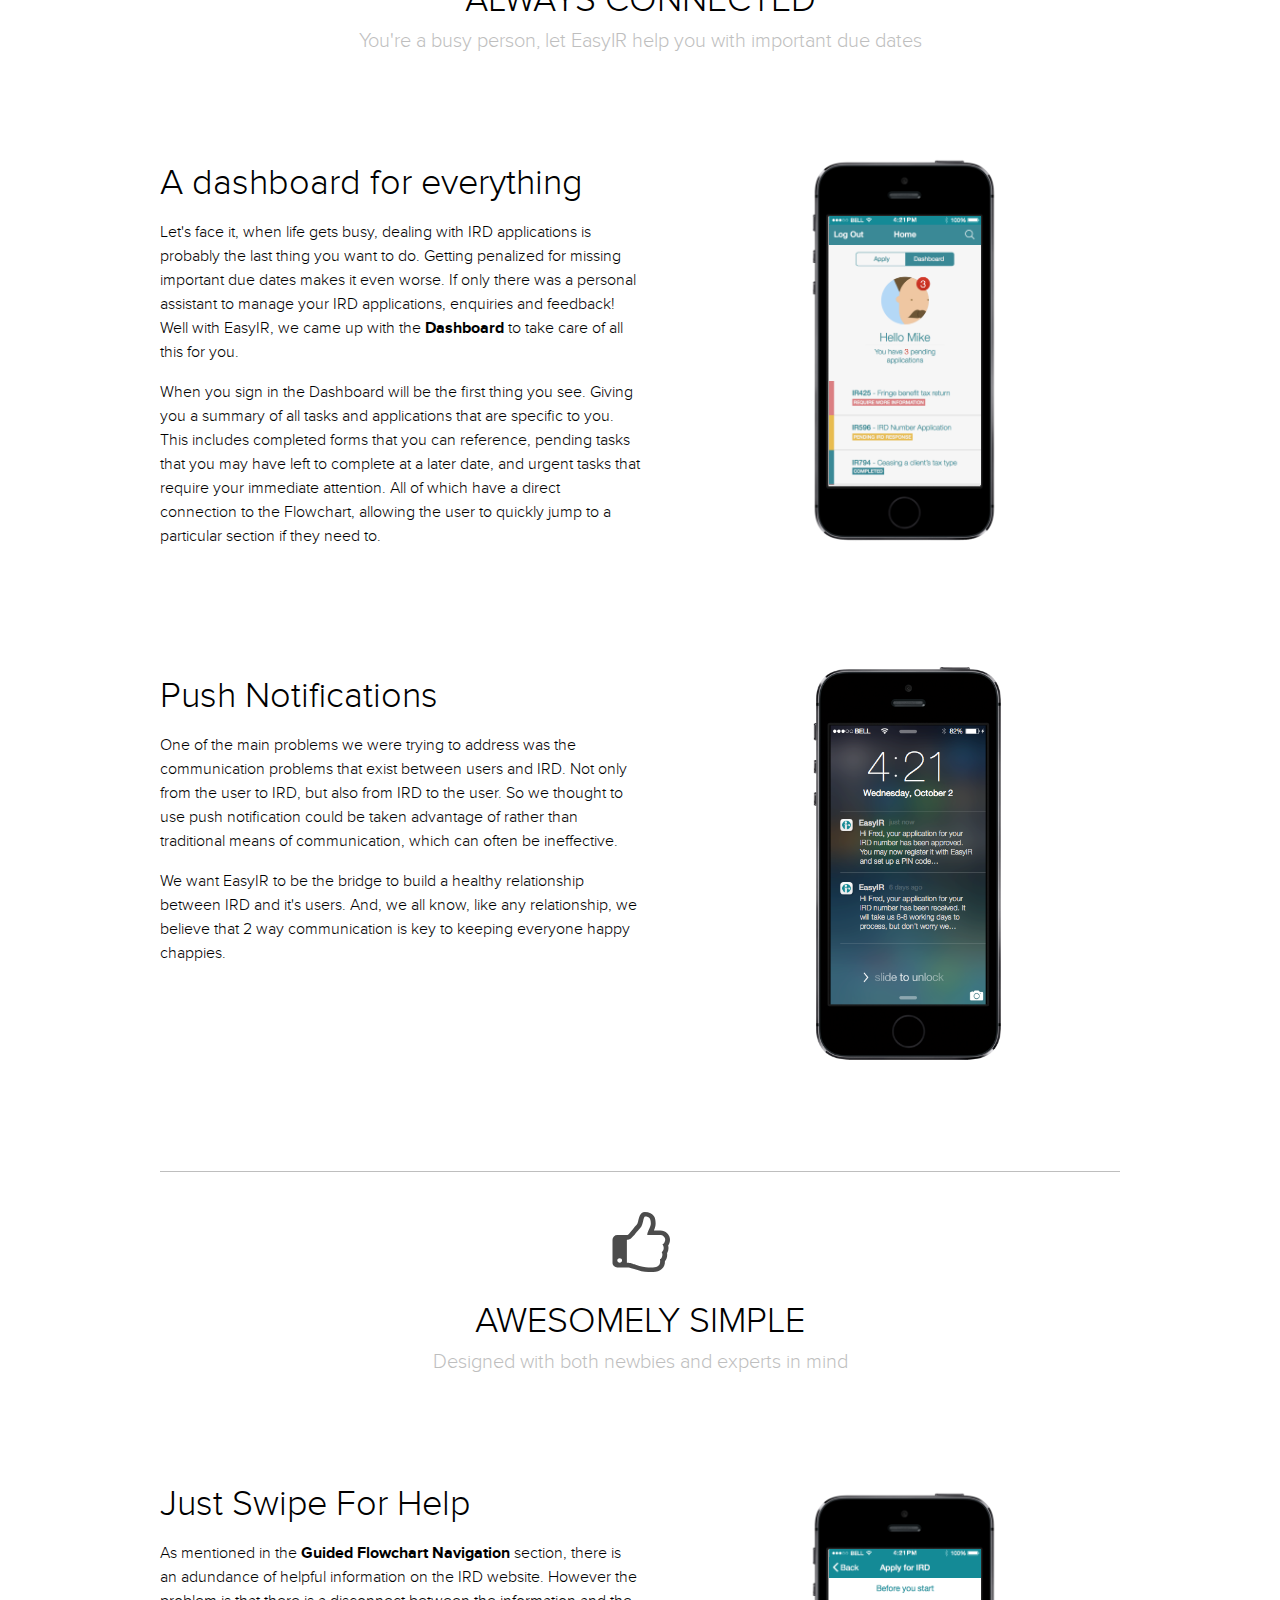
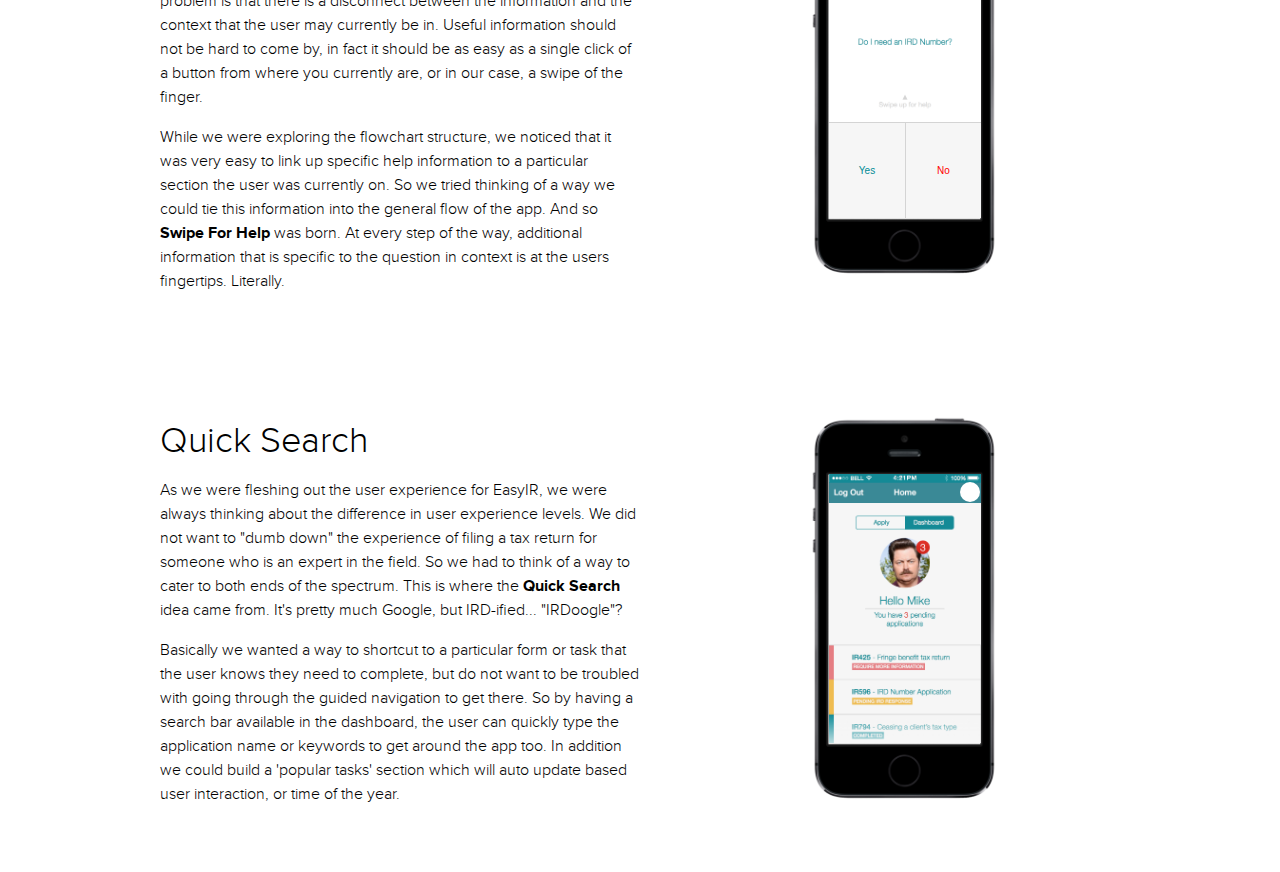
==== commit c86df70c: "Merge branch 'master' of https://github.com/chrisgreeff/easyir" ====
--- a/secret-sauce.html
+++ b/secret-sauce.html
@@ -188,13 +188,10 @@
                         </div>
                         <div class="easyir-section--body">
                             <p>
-                                Let's face it, when life gets busy, dealing with IRD applications is probably the last thing you want to do. Getting penalised for missing important due dates makes it even worse. This is why for this idea we wanted to make EasyIR a personal assistant to manage your IRD applications, enquiries and feedbacks.
-                            </p>
-                            <p>
-                                From the information pack, we learnt that 10% of the complaints are from <span class="text-bold">delays</span>, we've decided to tackle this with a personal information dashboard that displays all of your application pending status updates. We think this can be very useful for both novice and power-users of IRD services.
-                            </p>
-                            <p>
-                                Your personal dashboard will be the homepage after you sign in with the aforementioned PIN code. All the information you need, such as application pending status and completion notices are there for the user to quickly jump to it if they need to.
+                                Let's face it, when life gets busy, dealing with IRD applications is probably the last thing you want to do. Getting penalized for missing important due dates makes it even worse. If only there was a personal assistant to manage your IRD applications, enquiries and feedback! Well with EasyIR, we came up with the <span class="text-bold">Dashboard</span> to take care of all this for you.
+                            </p>
+                            <p>
+                                When you sign in the Dashboard will be the first thing you see. Giving you a summary of all tasks and applications that are specific to you. This includes completed forms that you can reference, pending tasks that you may have left to complete at a later date, and urgent tasks that require your immediate attention. All of which have a direct connection to the Flowchart, allowing the user to quickly jump to a particular section if they need to.
                             </p>
                         </div>
                     </div>
@@ -225,7 +222,10 @@
                         </div>
                         <div class="easyir-section--body">
                             <p>
-                                To make EasyIR even more useful, we wanted EasyIR to be a naggy assistant that notifies you everytime you have an update. Users can toggle this feature off, sure, but we strongly recommend letting EasyIR do its job, because like any relationship, we believe that a 2 way communication is the key to keep users happy chappy.                           
+                                One of the main problems we were trying to address was the communication problems that exist between users and IRD. Not only from the user to IRD, but also from IRD to the user. So we thought to use push notification could be taken advantage of rather than traditional means of communication, which can often be ineffective.
+                            </p>
+                            <p>
+                                We want EasyIR to be the bridge to build a healthy relationship between IRD and it's users. And, we all know, like any relationship, we believe that 2 way communication is key to keeping everyone happy chappies.
                             </p>
                         </div>
                     </div>
@@ -260,12 +260,16 @@
                     <div class="easyir-section--content-column easyir-section--content-column-r--center">
                         <div class="easyir-section--heading">
                             <h1 class="easyir-section--heading-secondary">
-                                Help Toggles
-                            </h1>
-                        </div>
-                        <div class="easyir-section--body">
-                            <p>Lorem ipsum dolor sit amet, consectetur adipisicing elit, sed do eiusmod tempor incididunt ut labore et dolore magna aliqua. Ut enim ad minim veniam, quis nostrud exercitation ullamco laboris nisi ut aliquip ex ea commodo consequat. Duis aute irure dolor in reprehenderit in voluptate velit esse cillum dolore eu fugiat nulla pariatur. Excepteur sint occaecat cupidatat non proident, sunt in culpa qui officia deserunt mollit anim id est laborum.</p>
-                            <p>Lorem ipsum dolor sit amet, consectetur adipisicing elit, sed do eiusmod tempor incididunt ut labore et dolore magna aliqua. Ut enim ad minim veniam, quis nostrud exercitation ullamco laboris nisi ut aliquip ex ea commodo consequat. Duis aute irure dolor in reprehenderit in voluptate velit esse cillum dolore eu fugiat nulla pariatur. Excepteur sint occaecat cupidatat non proident, sunt in culpa qui officia deserunt mollit anim id est laborum.</p>
+                                Just Swipe For Help
+                            </h1>
+                        </div>
+                        <div class="easyir-section--body">
+                            <p>
+                                As mentioned in the <span class="text-bold">Guided Flowchart Navigation</span> section, there is an adundance of helpful information on the IRD website. However the problem is that there is a disconnect between the information and the context that the user may currently be in. Useful information should not be hard to come by, in fact it should be as easy as a single click of a button from where you currently are, or in our case, a swipe of the finger.
+                            </p>
+                            <p>
+                                While we were exploring the flowchart structure, we noticed that it was very easy to link up specific help information to a particular section the user was currently on. So we tried thinking of a way we could tie this information into the general flow of the app. And so <span class="text-bold">Swipe For Help</span> was born. At every step of the way, additional information that is specific to the question in context is at the users fingertips. Literally.
+                            </p>
                         </div>
                     </div>
                 </div>
@@ -303,8 +307,12 @@
                             </h1>
                         </div>
                         <div class="easyir-section--body">
-                            <p>Lorem ipsum dolor sit amet, consectetur adipisicing elit, sed do eiusmod tempor incididunt ut labore et dolore magna aliqua. Ut enim ad minim veniam, quis nostrud exercitation ullamco laboris nisi ut aliquip ex ea commodo consequat. Duis aute irure dolor in reprehenderit in voluptate velit esse cillum dolore eu fugiat nulla pariatur. Excepteur sint occaecat cupidatat non proident, sunt in culpa qui officia deserunt mollit anim id est laborum.</p>
-                            <p>Lorem ipsum dolor sit amet, consectetur adipisicing elit, sed do eiusmod tempor incididunt ut labore et dolore magna aliqua. Ut enim ad minim veniam, quis nostrud exercitation ullamco laboris nisi ut aliquip ex ea commodo consequat. Duis aute irure dolor in reprehenderit in voluptate velit esse cillum dolore eu fugiat nulla pariatur. Excepteur sint occaecat cupidatat non proident, sunt in culpa qui officia deserunt mollit anim id est laborum.</p>
+                            <p>
+                                As we were fleshing out the user experience for EasyIR, we were always thinking about the difference in user experience levels. We did not want to "dumb down" the experience of filing a tax return for someone who is an expert in the field. So we had to think of a way to cater to both ends of the spectrum. This is where the <span class="text-bold">Quick Search</span> idea came from. It's pretty much Google, but IRD-ified... "IRDoogle"?
+                            </p>
+                            <p>
+                                Basically we wanted a way to shortcut to a particular form or task that the user knows they need to complete, but do not want to be troubled with going through the guided navigation to get there. So by having a search bar available in the dashboard, the user can quickly type the application name or keywords to get around the app too. In addition we could build a 'popular tasks' section which will auto update based user interaction, or time of the year.
+                            </p>
                         </div>
                     </div>
                 </div>
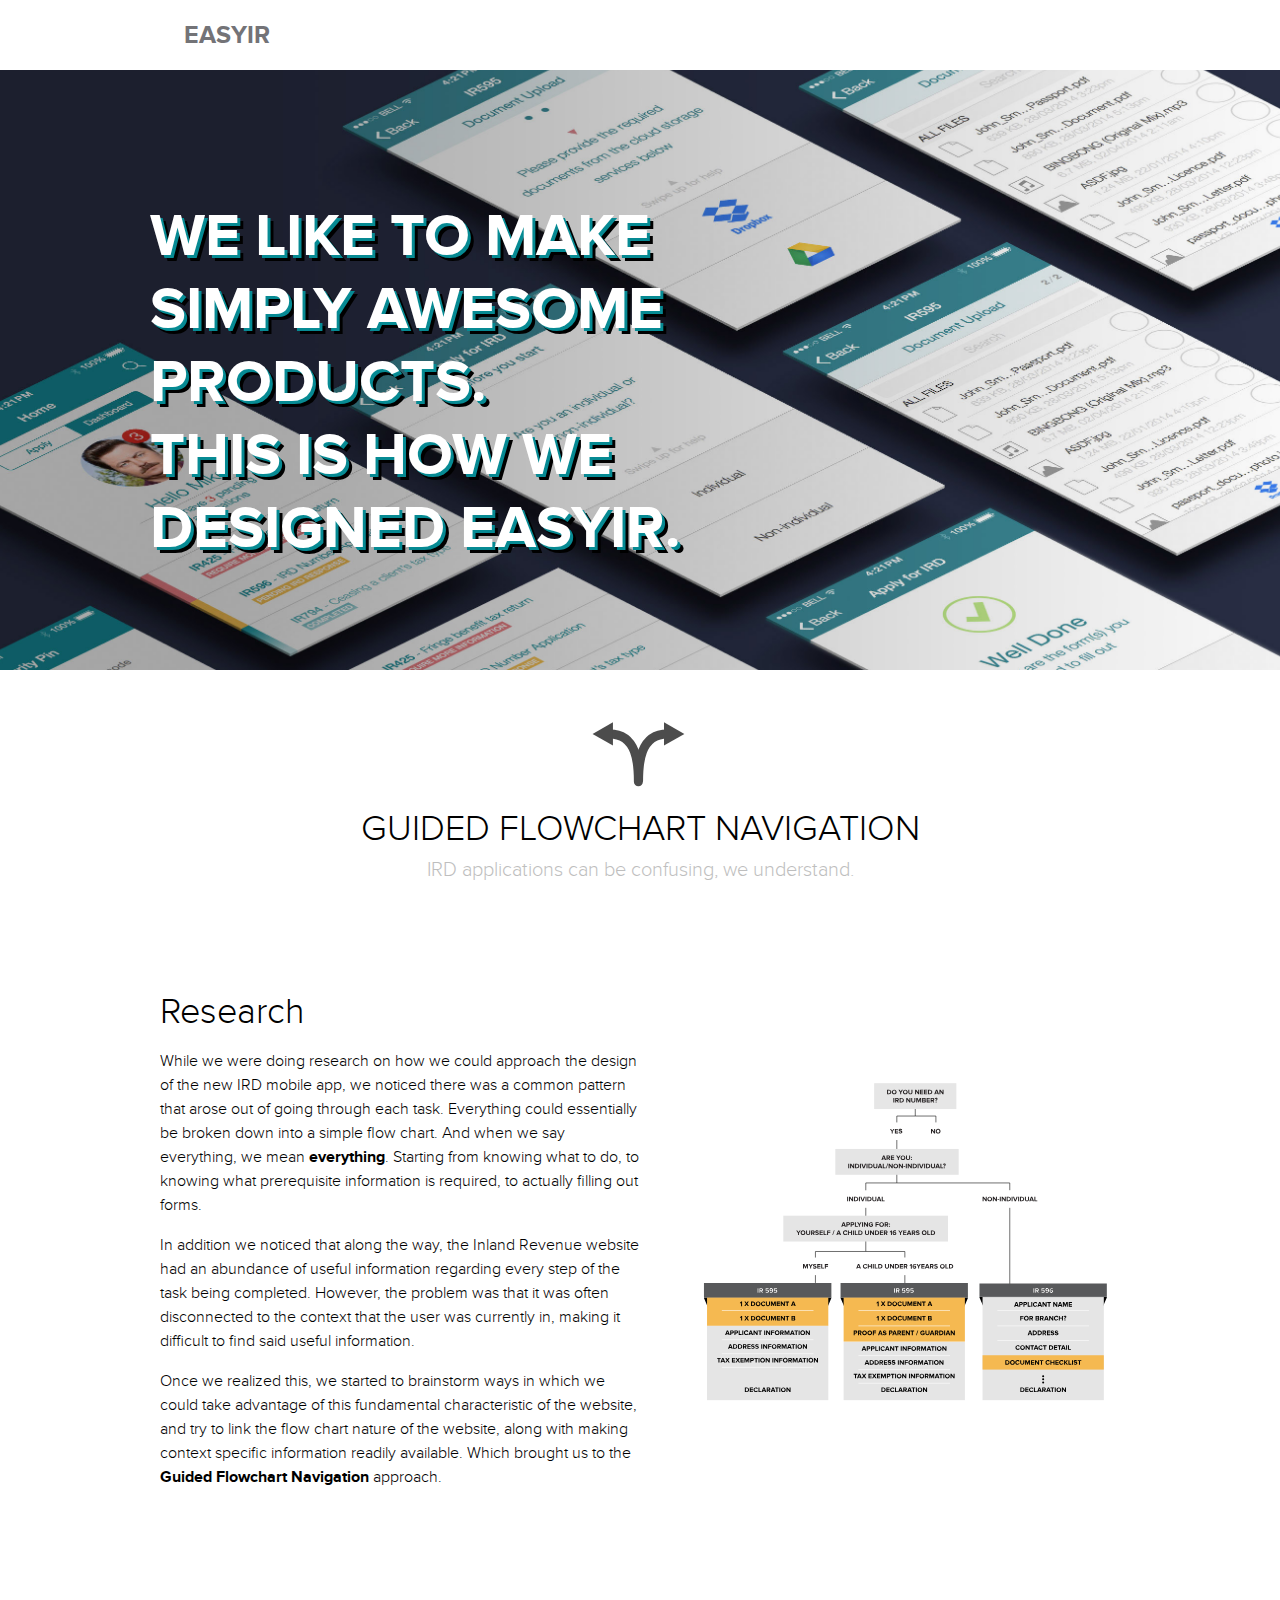
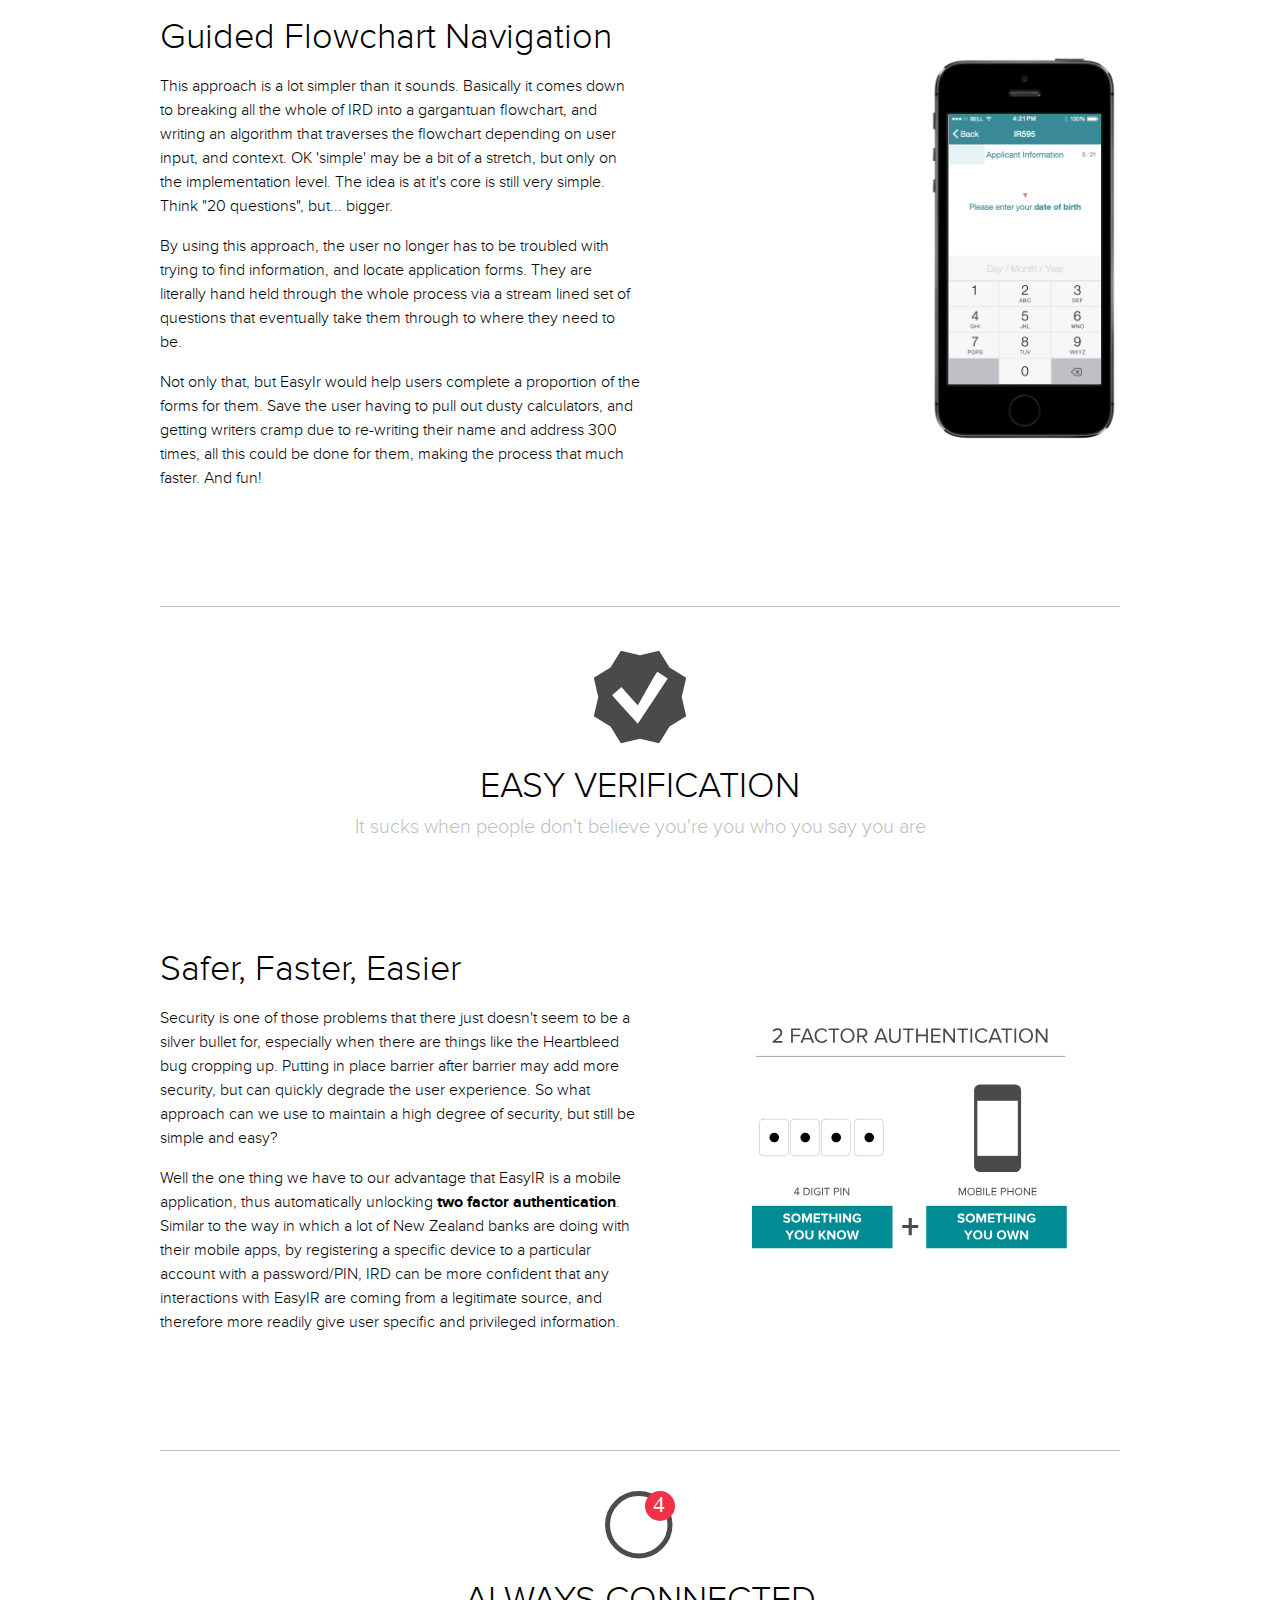
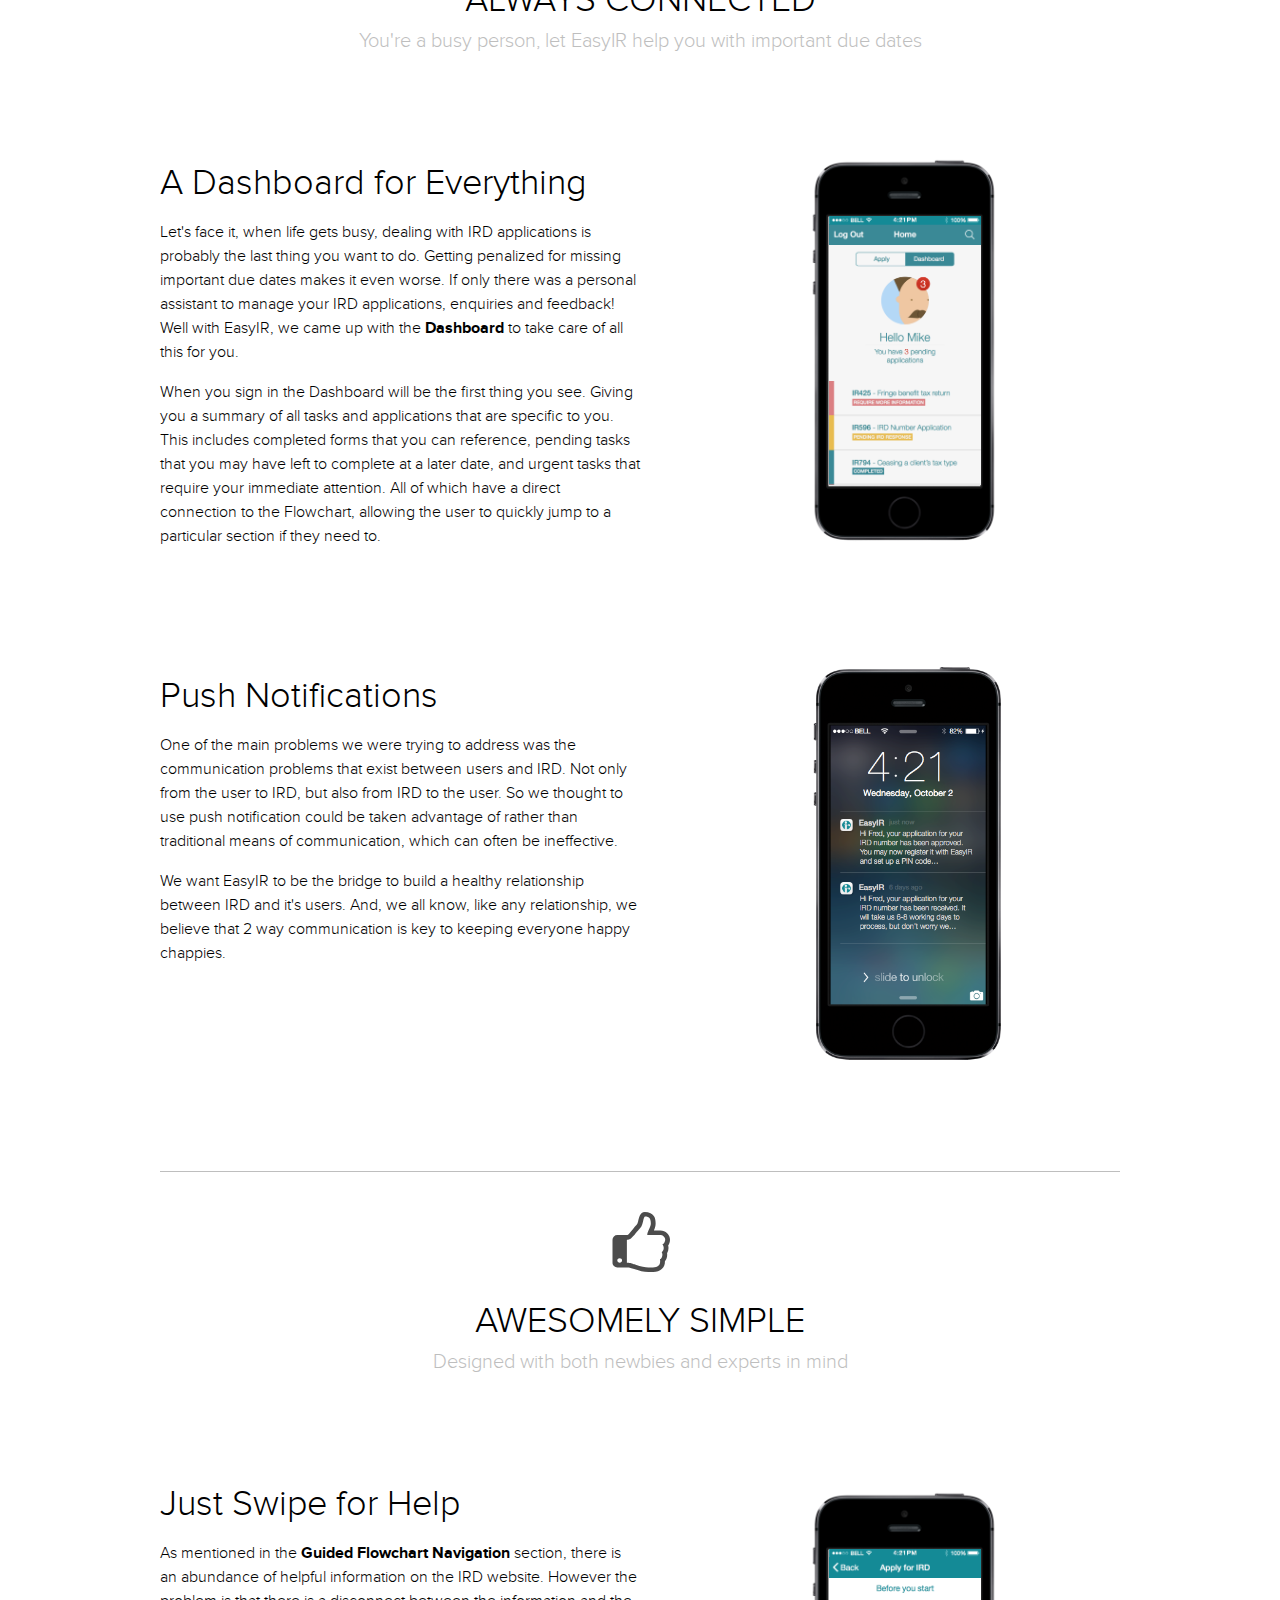
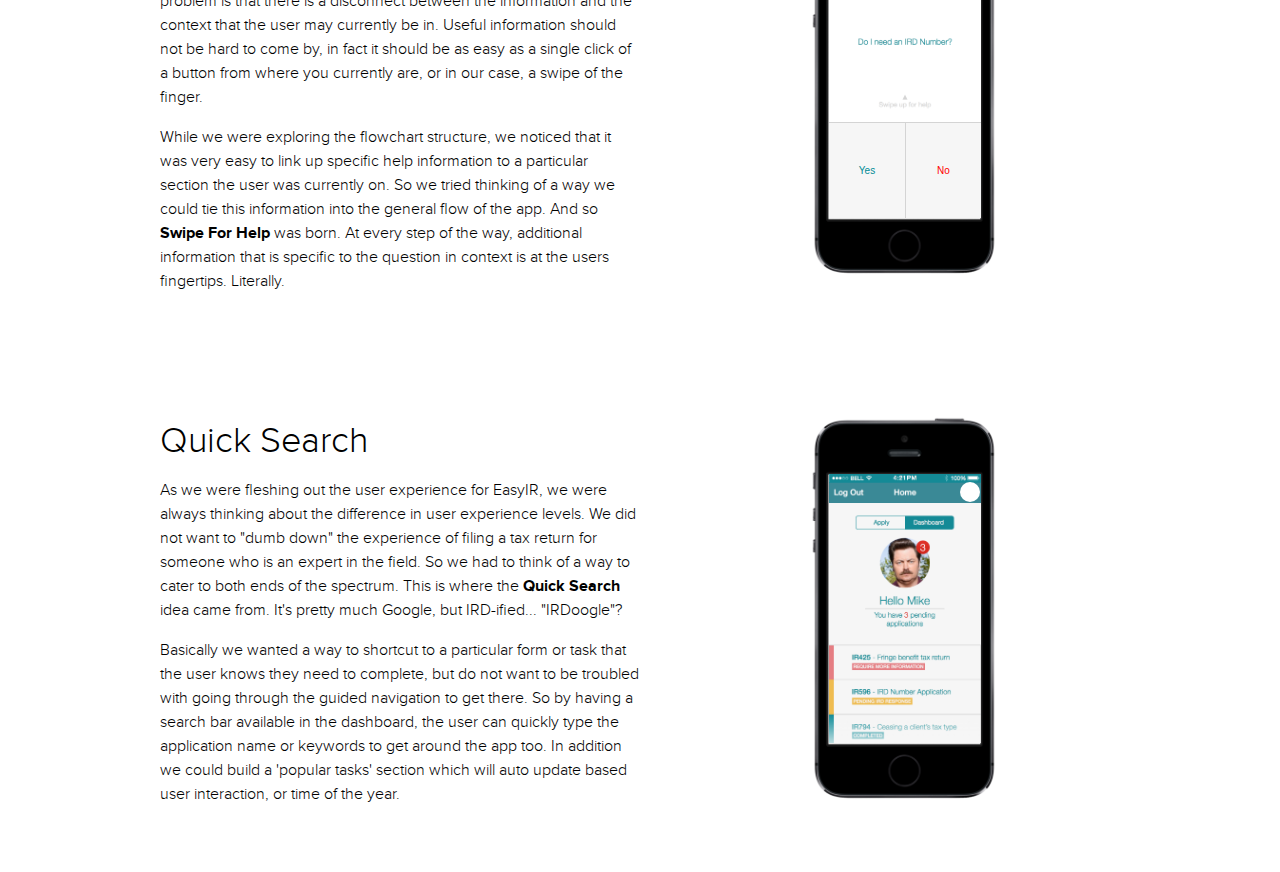
==== commit cafc02c7: "Finishing up content" ====
--- a/secret-sauce.html
+++ b/secret-sauce.html
@@ -65,7 +65,7 @@
                                 In addition we noticed that along the way, the Inland Revenue website had an abundance of useful information regarding every step of the task being completed. However, the problem was that it was often disconnected to the context that the user was currently in, making it difficult to find said useful information.
                             </p>
                             <p>
-                                Once we realized this, we started to brainstorm ways in which we could take advantage of this fundamental characteristic of the website, and try to link the flow chart nature of the website, along with making context specific information readily available. Which brought us to the 'Guided Flowchart Navigation' approach.
+                                Once we realized this, we started to brainstorm ways in which we could take advantage of this fundamental characteristic of the website, and try to link the flow chart nature of the website, along with making context specific information readily available. Which brought us to the <span class="text-bold">Guided Flowchart Navigation</span> approach.
                             </p>
                         </div>
                     </div>
@@ -147,7 +147,7 @@
                                 Security is one of those problems that there just doesn't seem to be a silver bullet for, especially when there are things like the Heartbleed bug cropping up. Putting in place barrier after barrier may add more security, but can quickly degrade the user experience. So what approach can we use to maintain a high degree of security, but still be simple and easy?
                             </p>
                             <p>
-                                Well the one thing we have to our advantage that EasyIR is a <span class="text-bold">mobile</span> application, thus automatically unlocking two factor authentication. Similar to the way in which a lot of New Zealand banks are doing with their mobile apps, by registering a specific device to a particular account with a password/PIN, IRD can be more confident that any interactions with EasyIR are coming from a legitimate source, and therefore more readily give user specific and privileged information.
+                                Well the one thing we have to our advantage that EasyIR is a mobile application, thus automatically unlocking <span class="text-bold">two factor authentication</span>. Similar to the way in which a lot of New Zealand banks are doing with their mobile apps, by registering a specific device to a particular account with a password/PIN, IRD can be more confident that any interactions with EasyIR are coming from a legitimate source, and therefore more readily give user specific and privileged information.
                             </p>
                         </div>
                     </div>
@@ -183,7 +183,7 @@
                     <div class="easyir-section--content-column easyir-section--content-column-r--center">
                         <div class="easyir-section--heading">
                             <h1 class="easyir-section--heading-secondary">
-                                A dashboard for everything
+                                A Dashboard for Everything
                             </h1>
                         </div>
                         <div class="easyir-section--body">
@@ -260,12 +260,12 @@
                     <div class="easyir-section--content-column easyir-section--content-column-r--center">
                         <div class="easyir-section--heading">
                             <h1 class="easyir-section--heading-secondary">
-                                Just Swipe For Help
-                            </h1>
-                        </div>
-                        <div class="easyir-section--body">
-                            <p>
-                                As mentioned in the <span class="text-bold">Guided Flowchart Navigation</span> section, there is an adundance of helpful information on the IRD website. However the problem is that there is a disconnect between the information and the context that the user may currently be in. Useful information should not be hard to come by, in fact it should be as easy as a single click of a button from where you currently are, or in our case, a swipe of the finger.
+                                Just Swipe for Help
+                            </h1>
+                        </div>
+                        <div class="easyir-section--body">
+                            <p>
+                                As mentioned in the <span class="text-bold">Guided Flowchart Navigation</span> section, there is an abundance of helpful information on the IRD website. However the problem is that there is a disconnect between the information and the context that the user may currently be in. Useful information should not be hard to come by, in fact it should be as easy as a single click of a button from where you currently are, or in our case, a swipe of the finger.
                             </p>
                             <p>
                                 While we were exploring the flowchart structure, we noticed that it was very easy to link up specific help information to a particular section the user was currently on. So we tried thinking of a way we could tie this information into the general flow of the app. And so <span class="text-bold">Swipe For Help</span> was born. At every step of the way, additional information that is specific to the question in context is at the users fingertips. Literally.
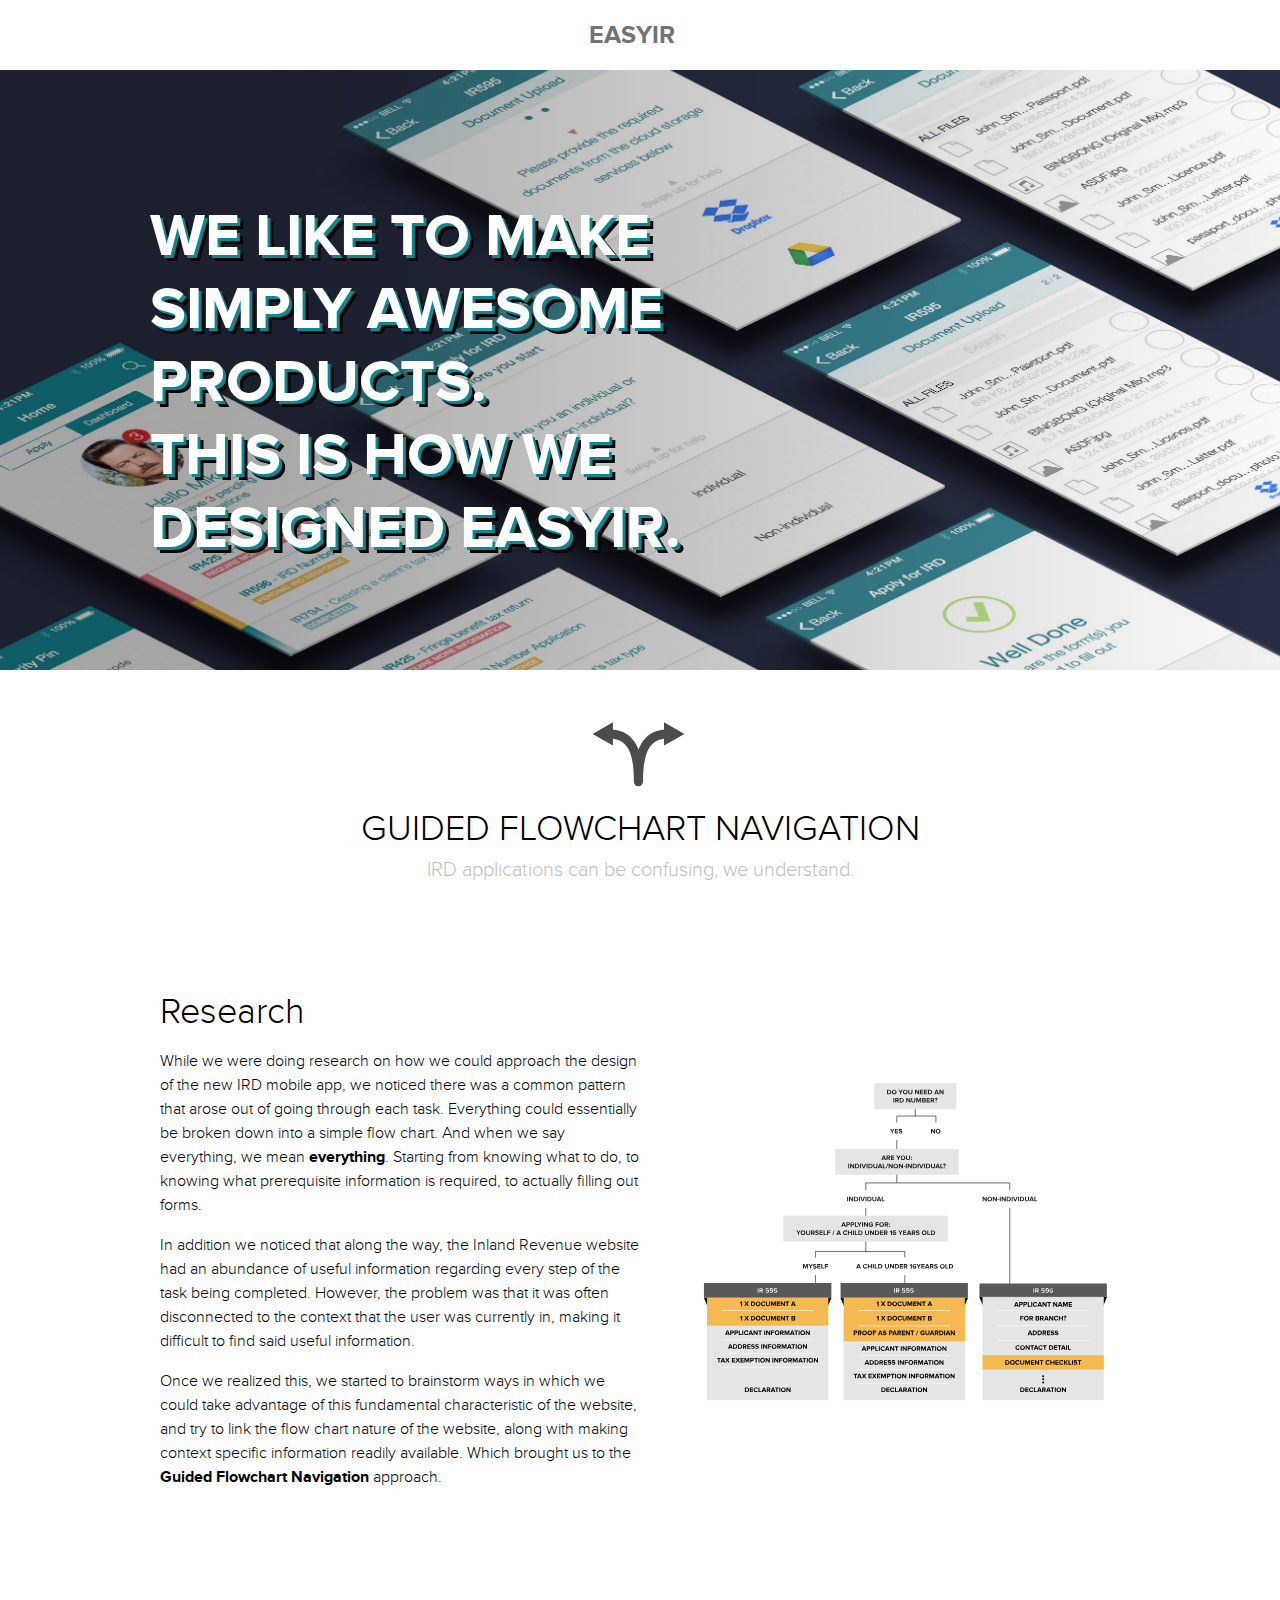
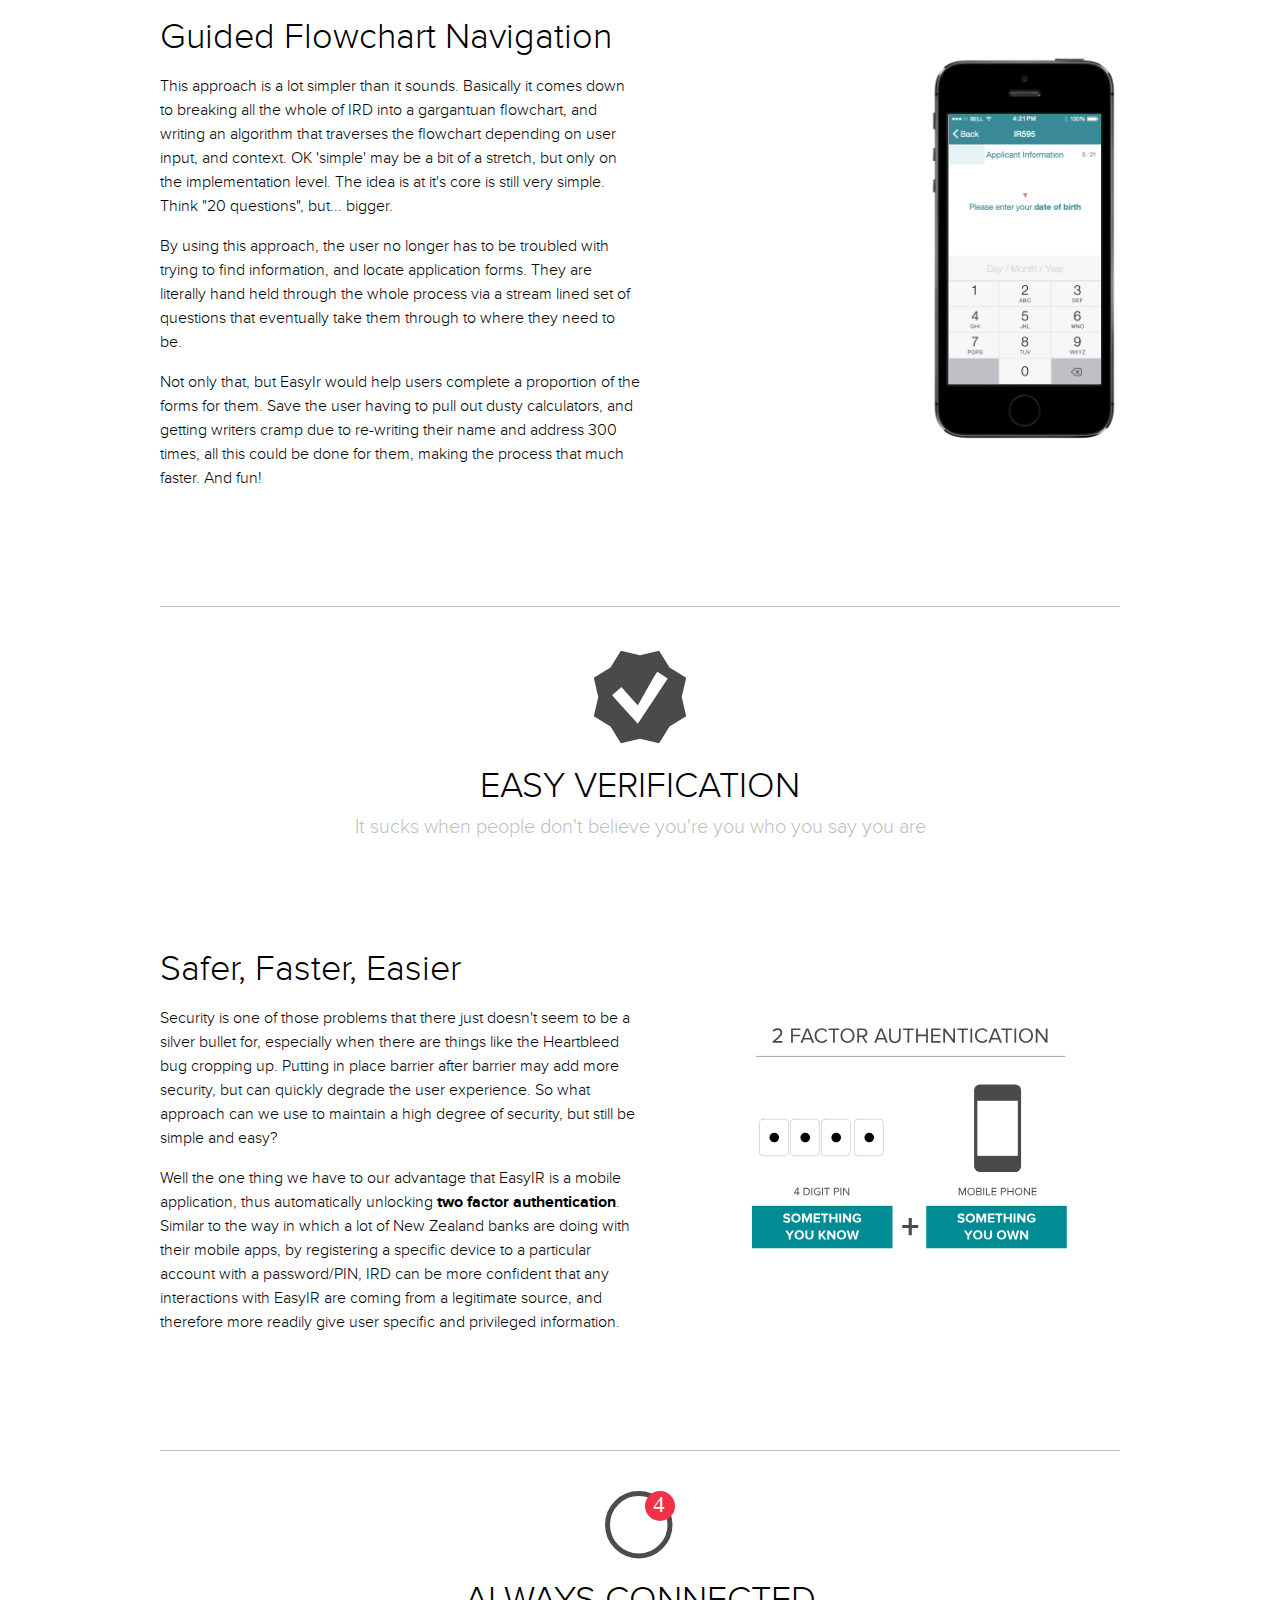
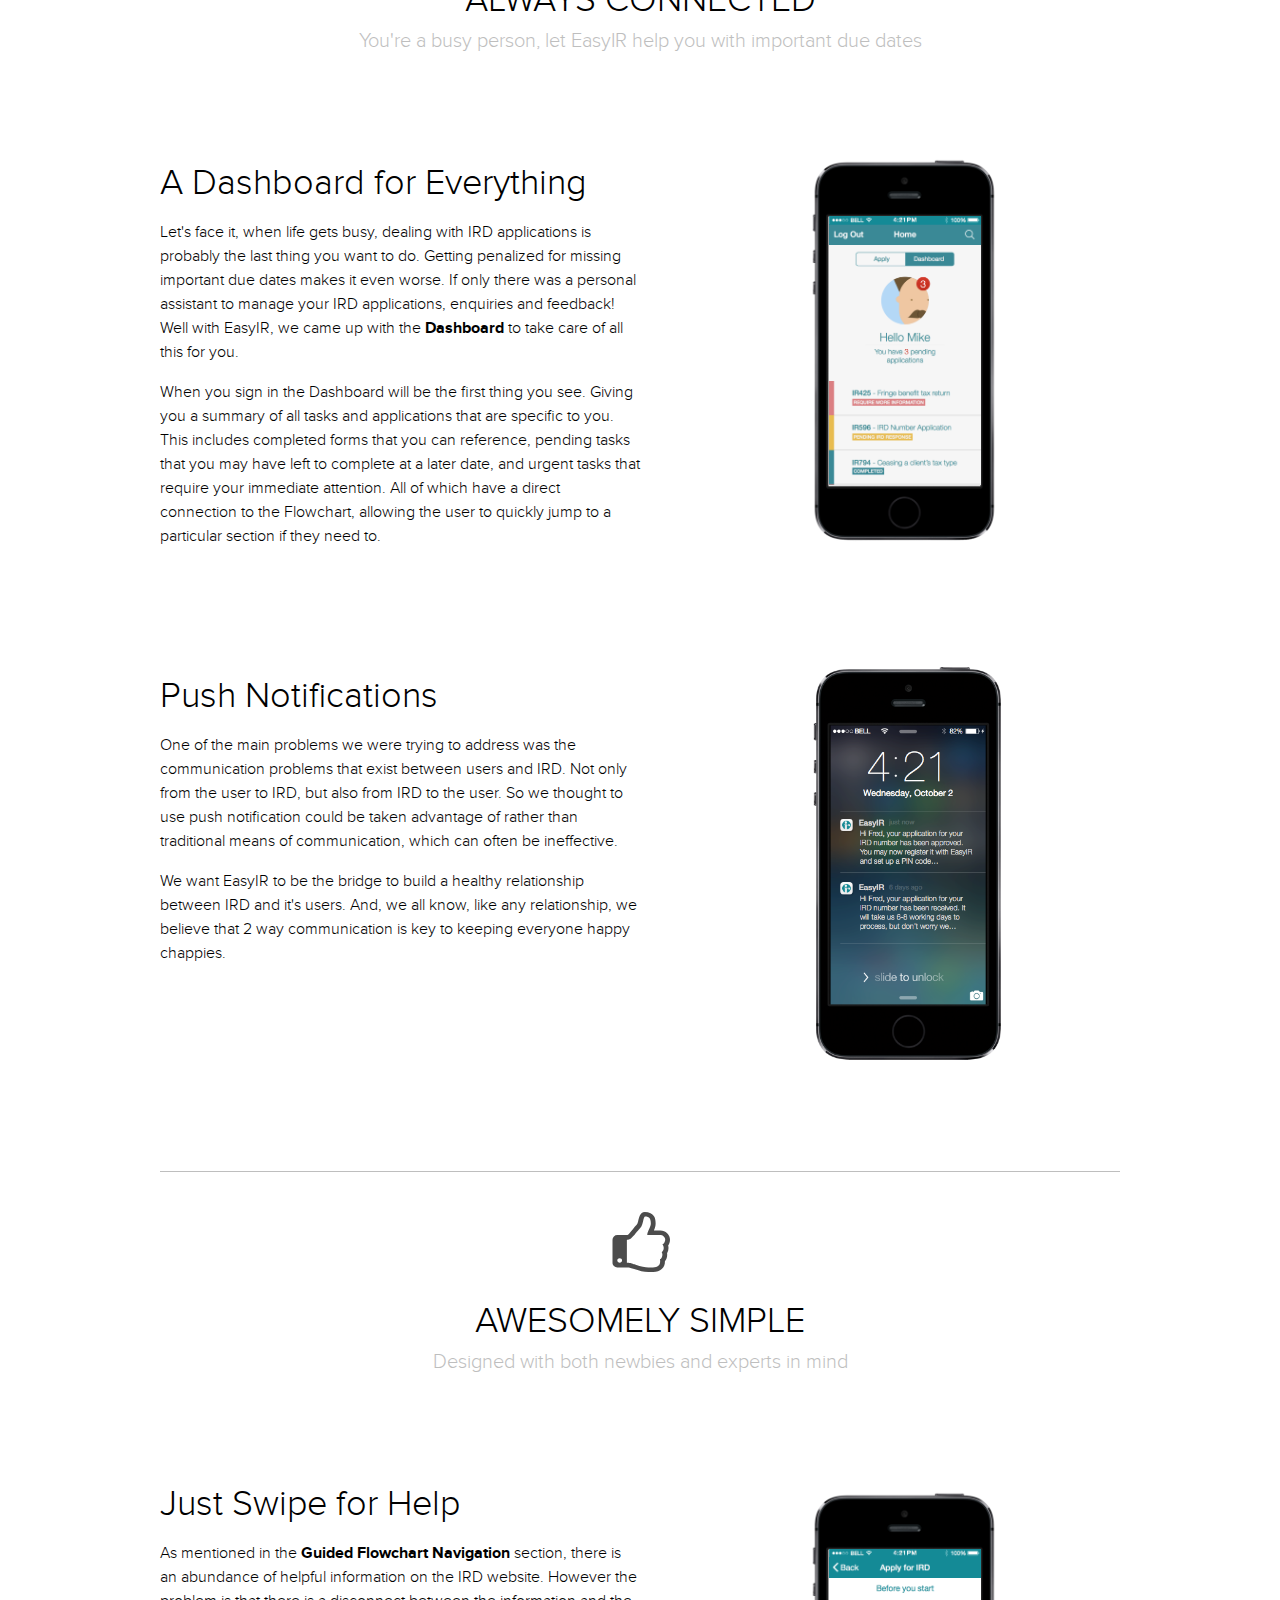
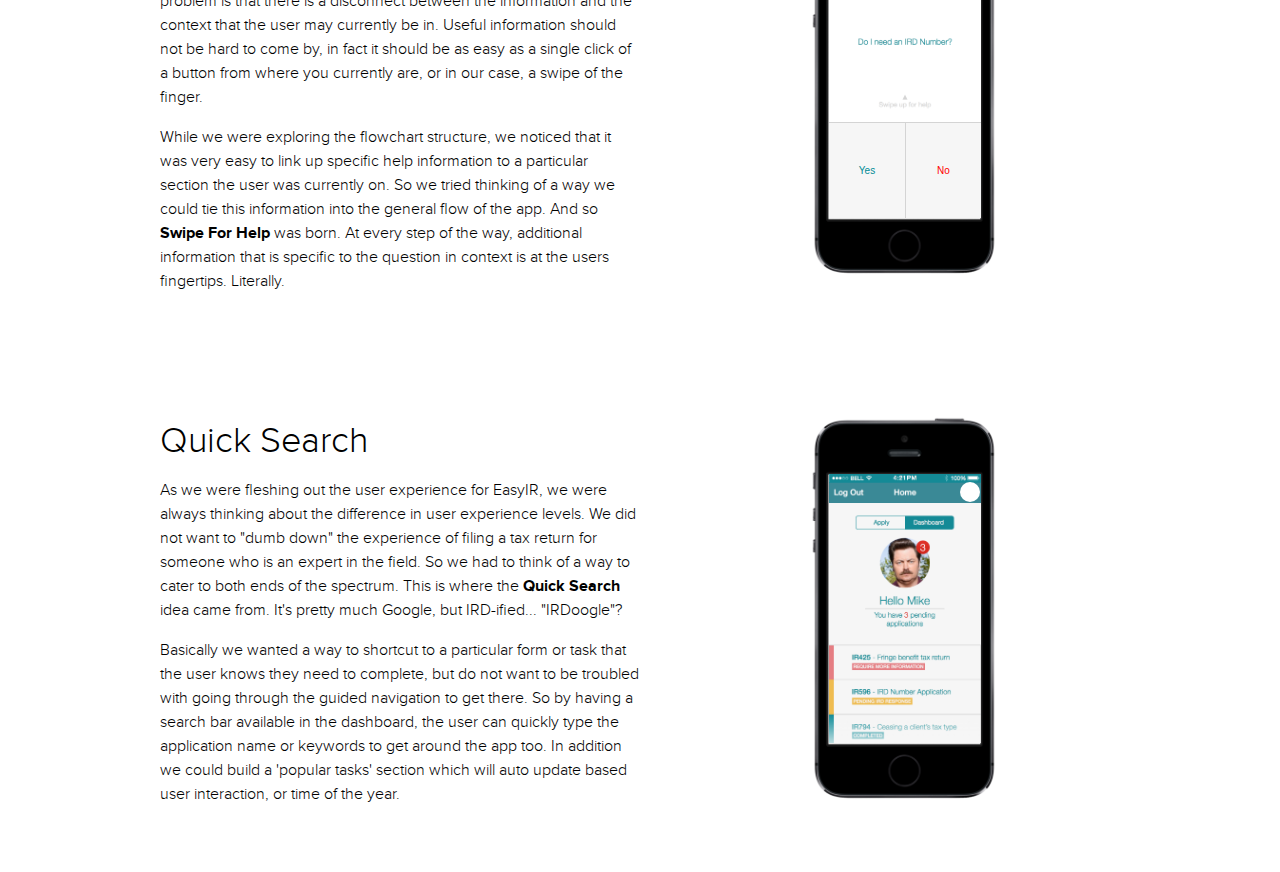
==== commit 9bd881a6: "Centering some stuff" ====
--- a/secret-sauce.html
+++ b/secret-sauce.html
@@ -16,7 +16,7 @@
 
     <div class="easyir-header-ss">
         <div class="easyir-section--content-header">
-            <div class="easyir-story-nav-bar easyir-story-nav-bar-logo">
+            <div class="easyir-story-nav-bar easyir-story-nav-bar-logo easyir-center">
                 <a class="easyir-story-nav easyir-story-nav-logo" data-story="1" href="index.html">
                     <span>
                         EasyIR
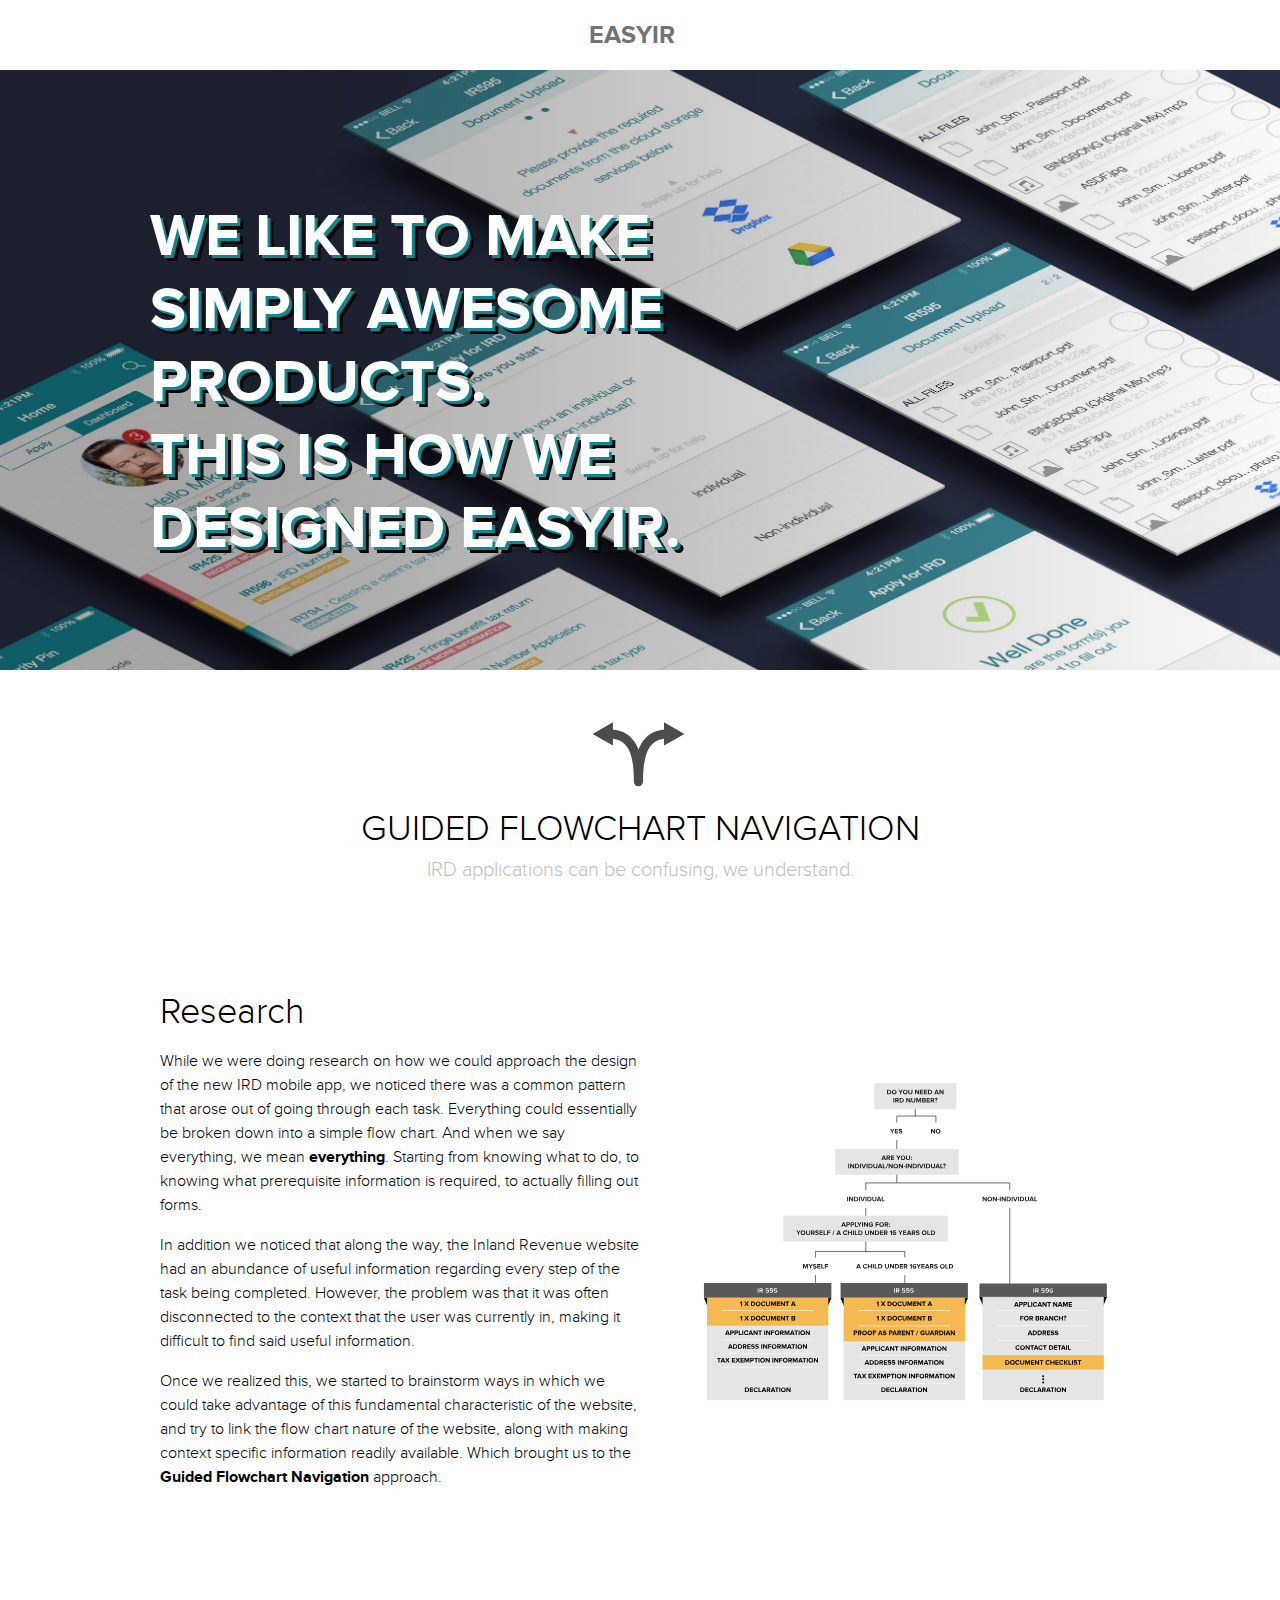
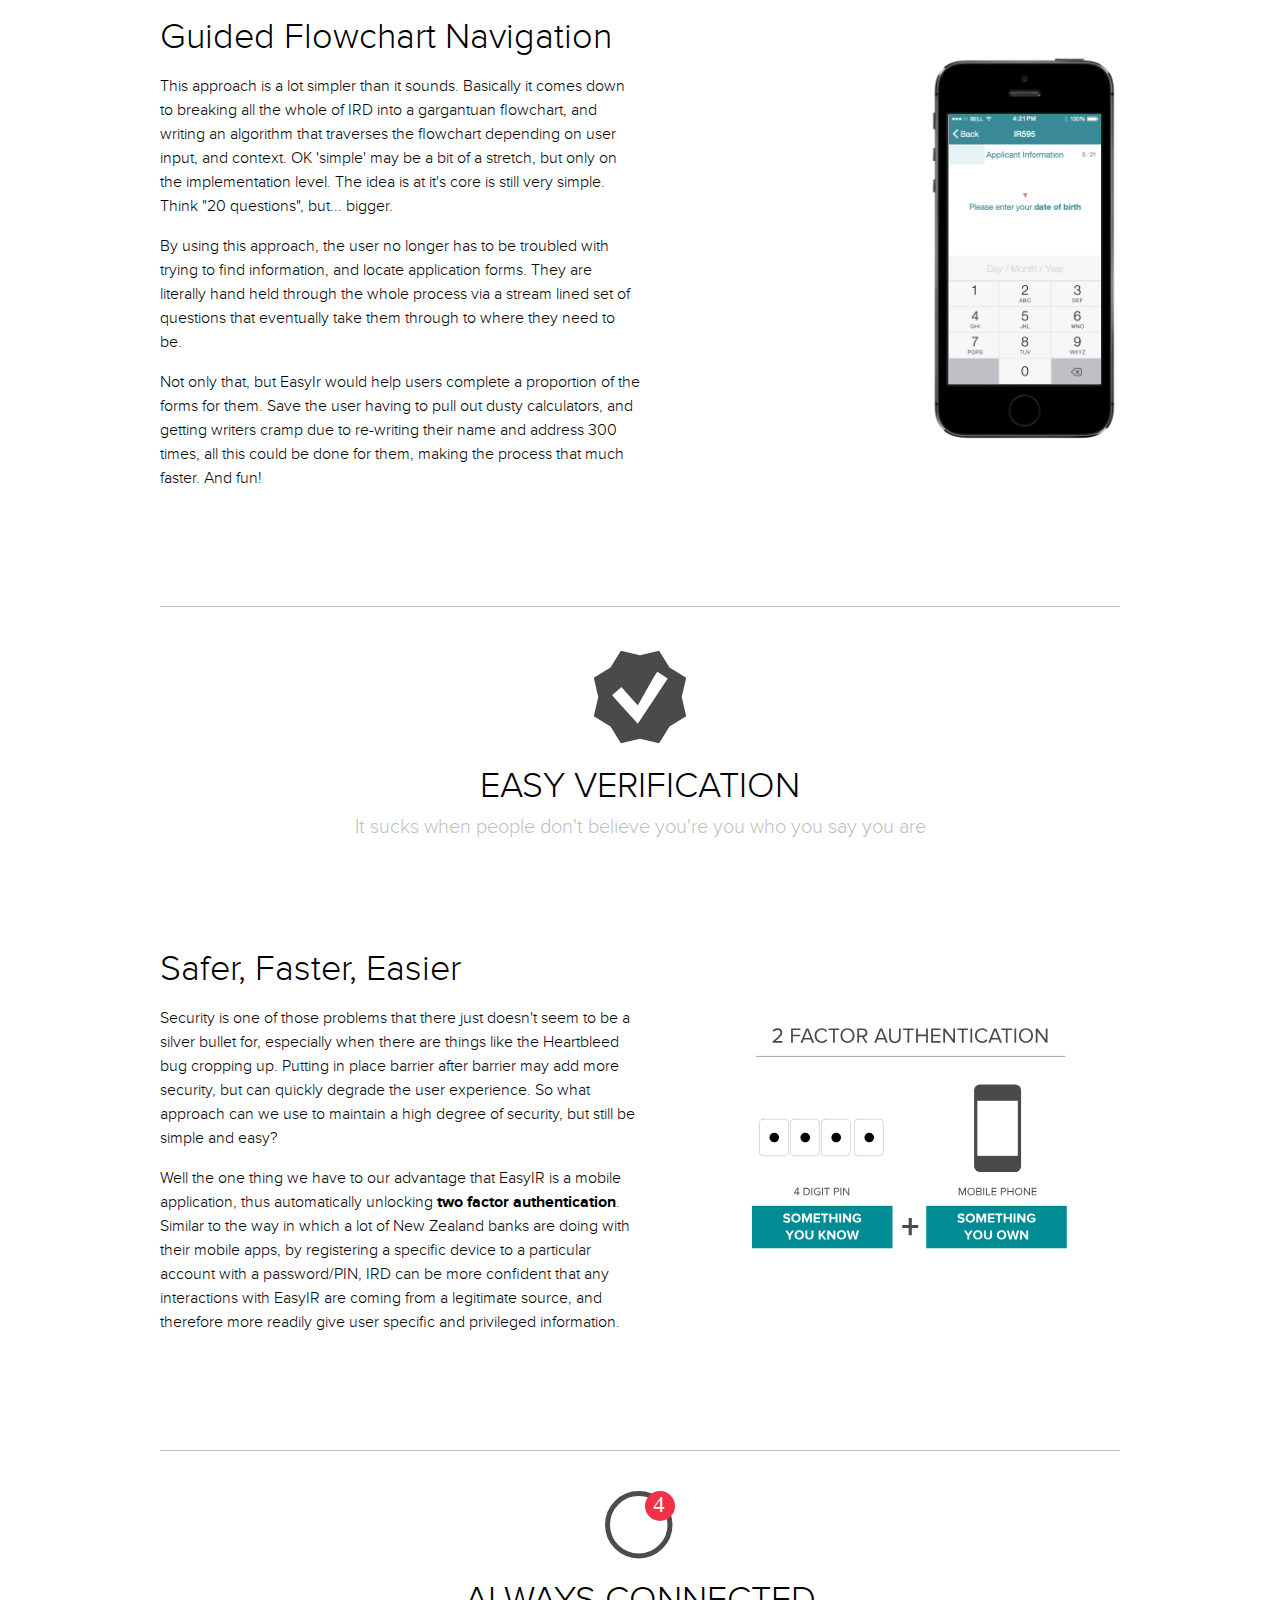
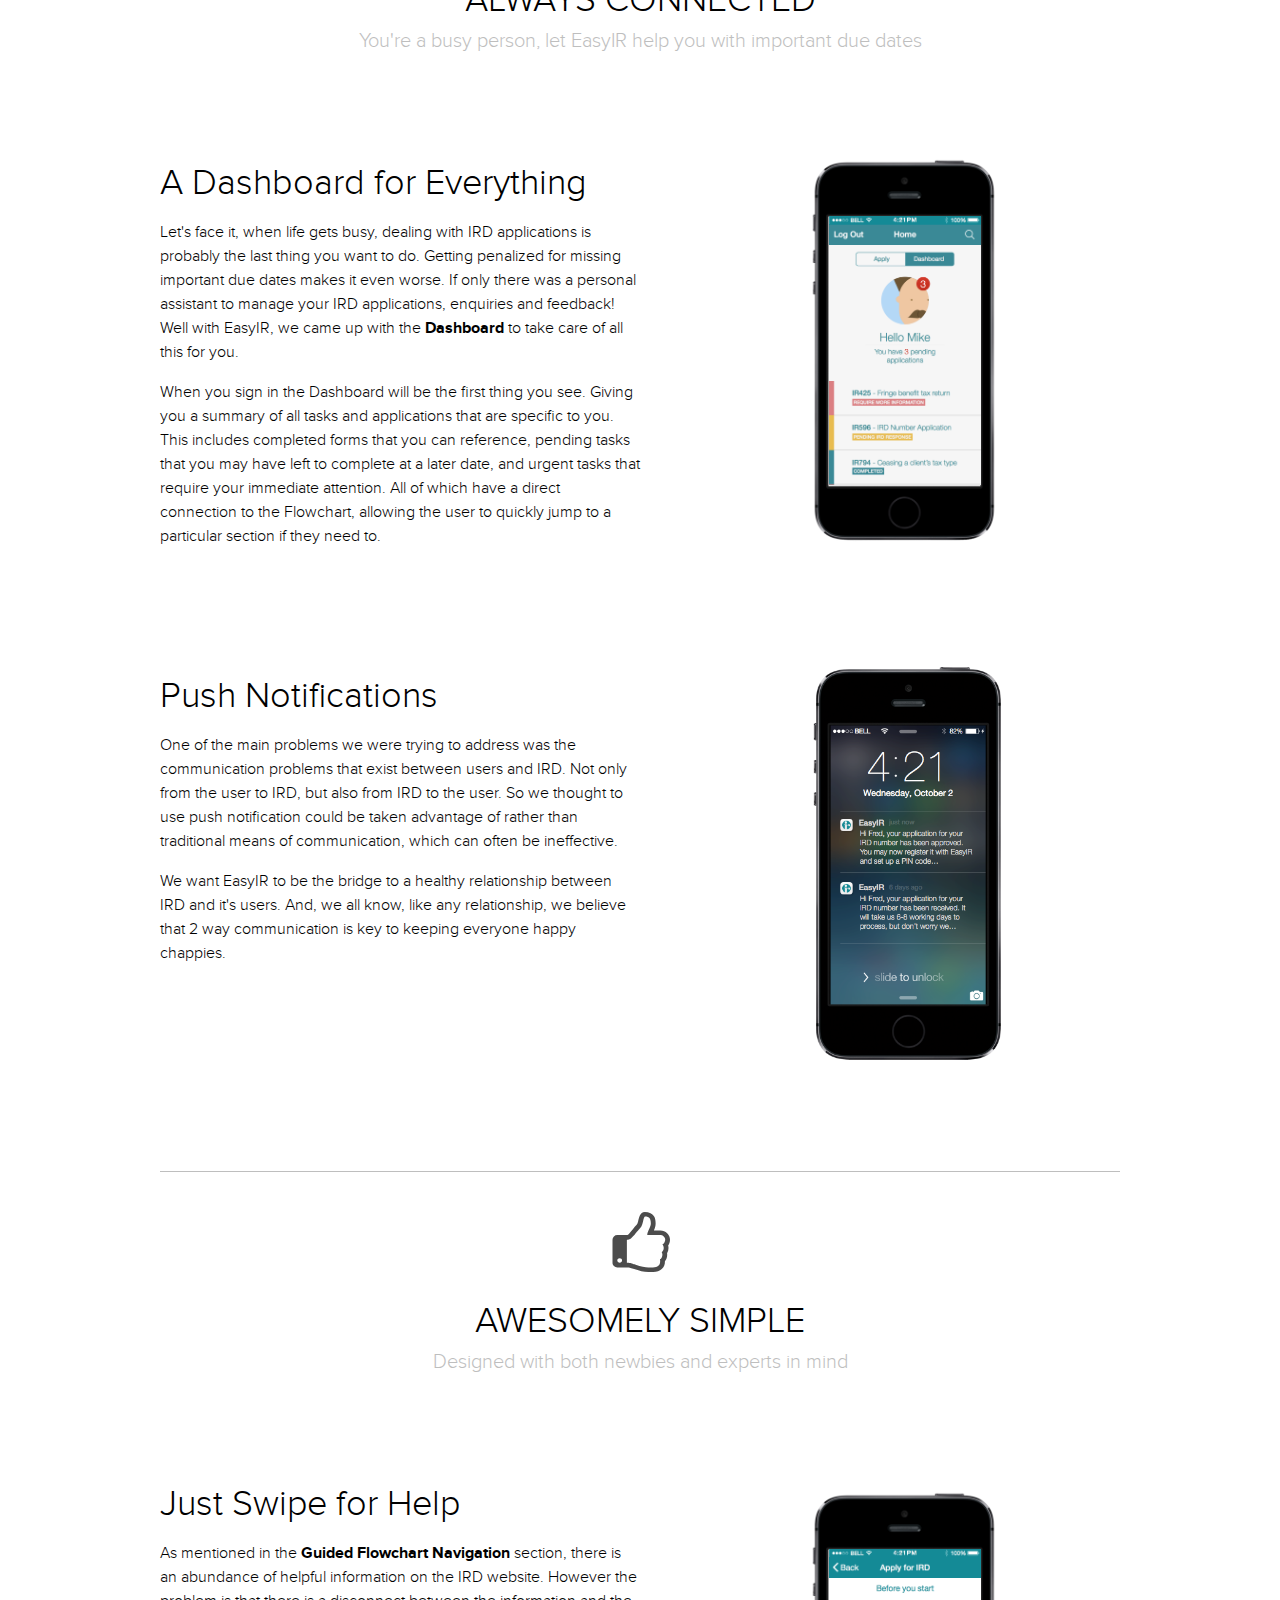
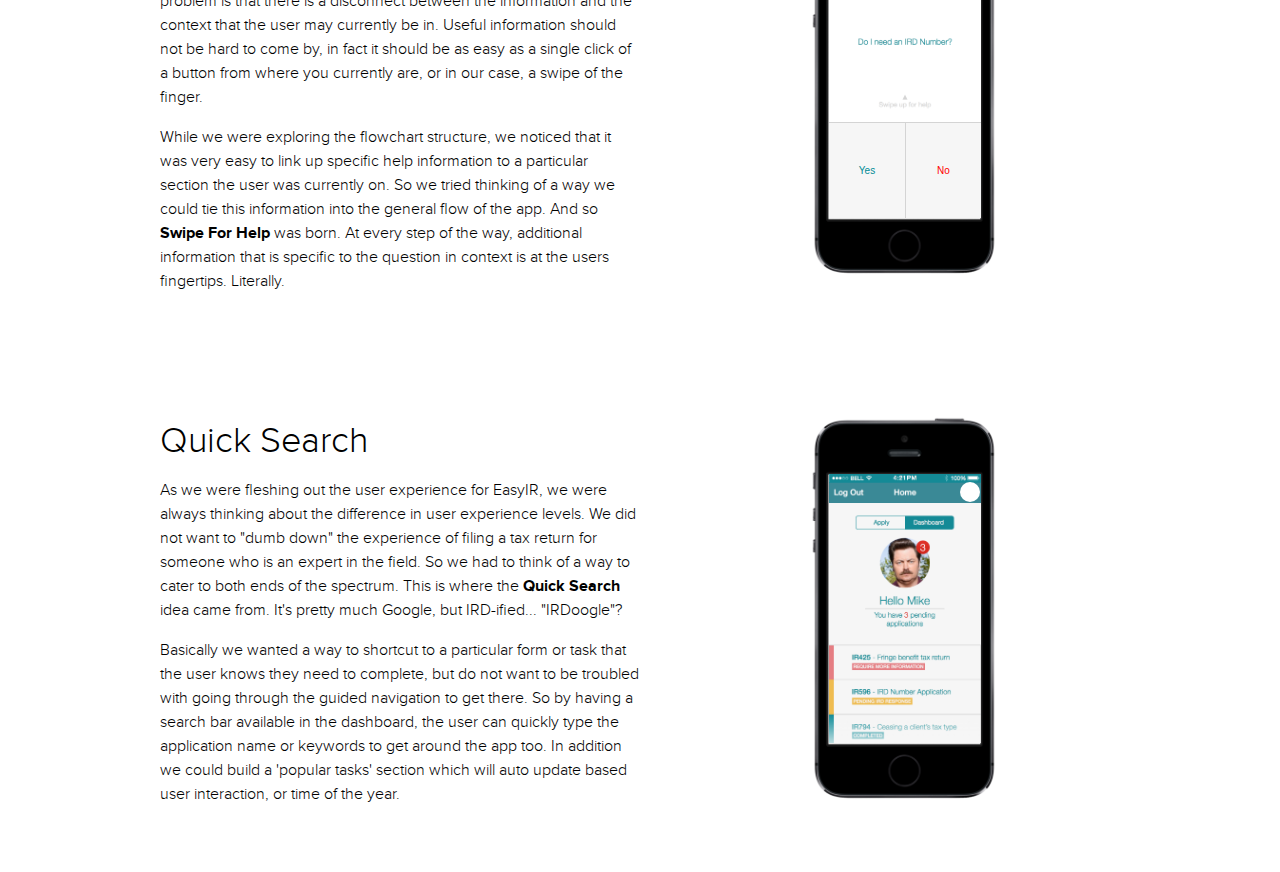
==== commit cec35cdb: "Spelling mistake" ====
--- a/secret-sauce.html
+++ b/secret-sauce.html
@@ -225,7 +225,7 @@
                                 One of the main problems we were trying to address was the communication problems that exist between users and IRD. Not only from the user to IRD, but also from IRD to the user. So we thought to use push notification could be taken advantage of rather than traditional means of communication, which can often be ineffective.
                             </p>
                             <p>
-                                We want EasyIR to be the bridge to build a healthy relationship between IRD and it's users. And, we all know, like any relationship, we believe that 2 way communication is key to keeping everyone happy chappies.
+                                We want EasyIR to be the bridge to a healthy relationship between IRD and it's users. And, we all know, like any relationship, we believe that 2 way communication is key to keeping everyone happy chappies.
                             </p>
                         </div>
                     </div>
